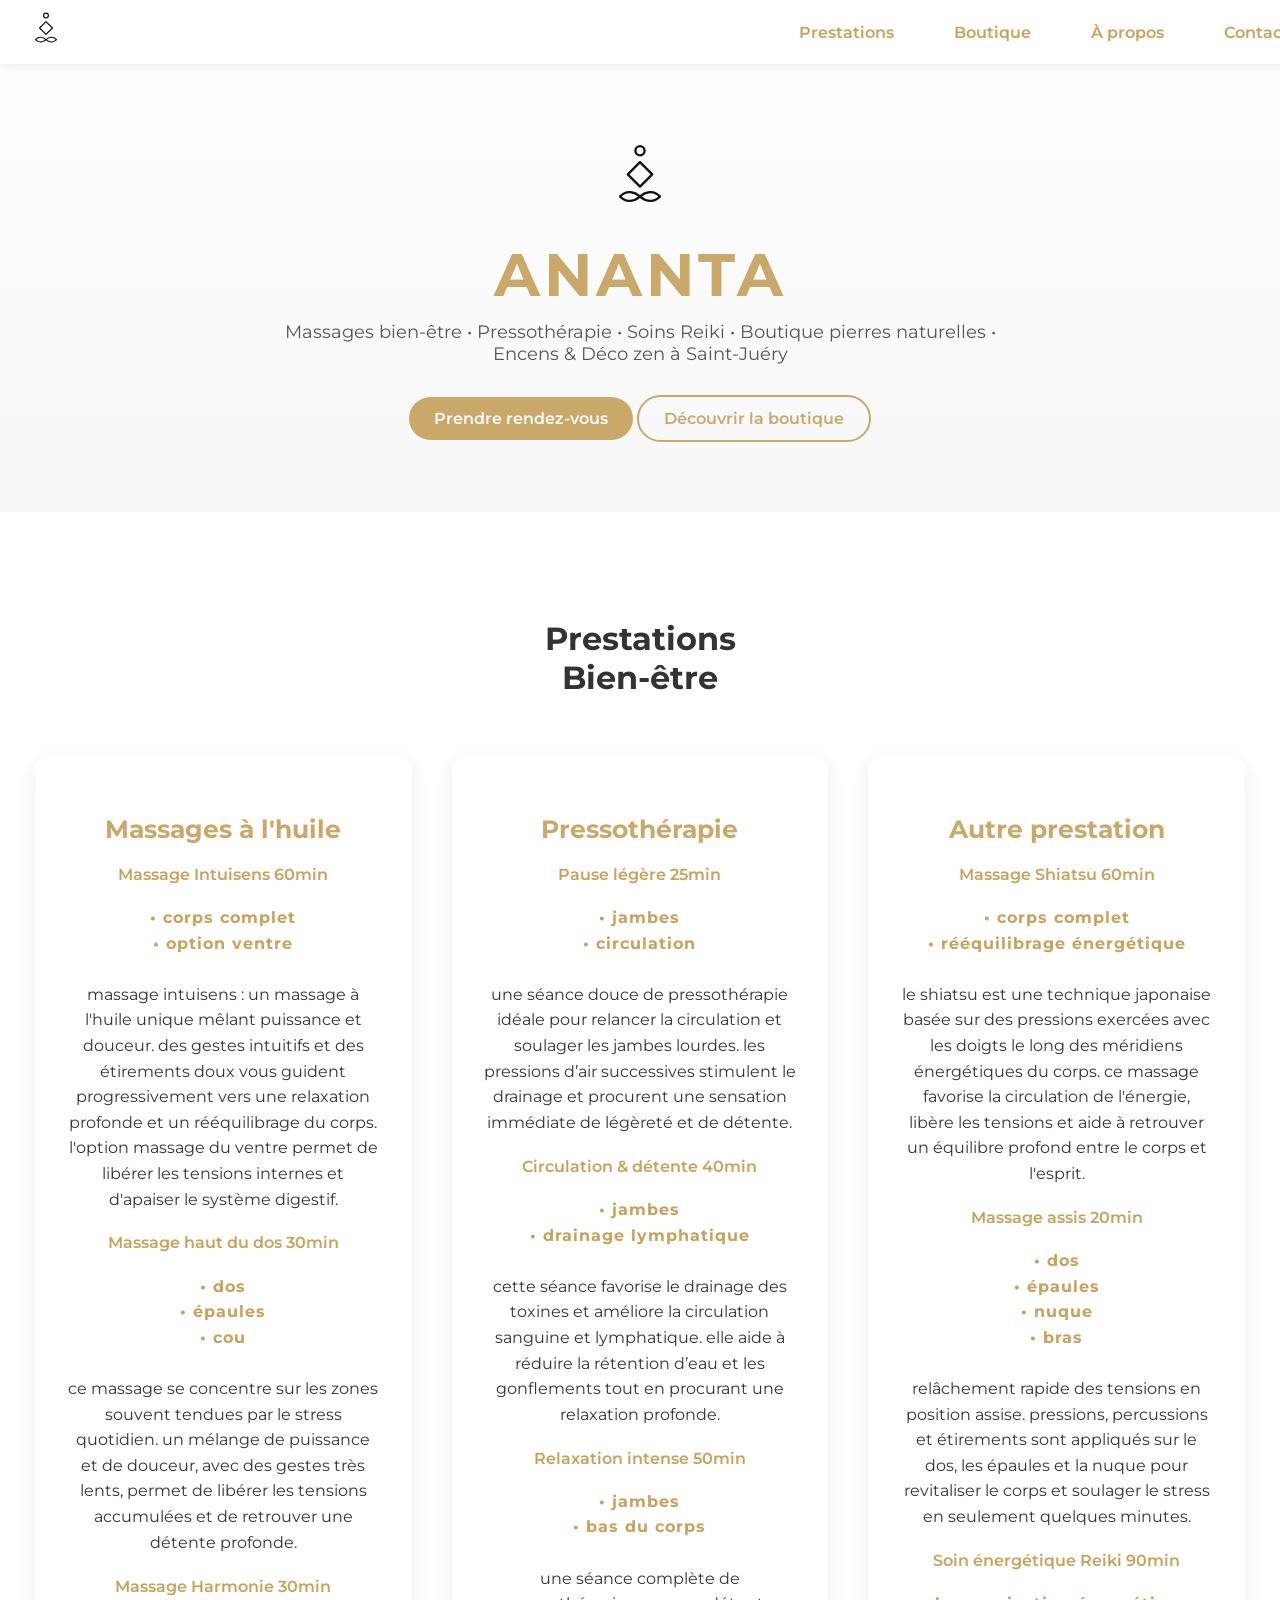
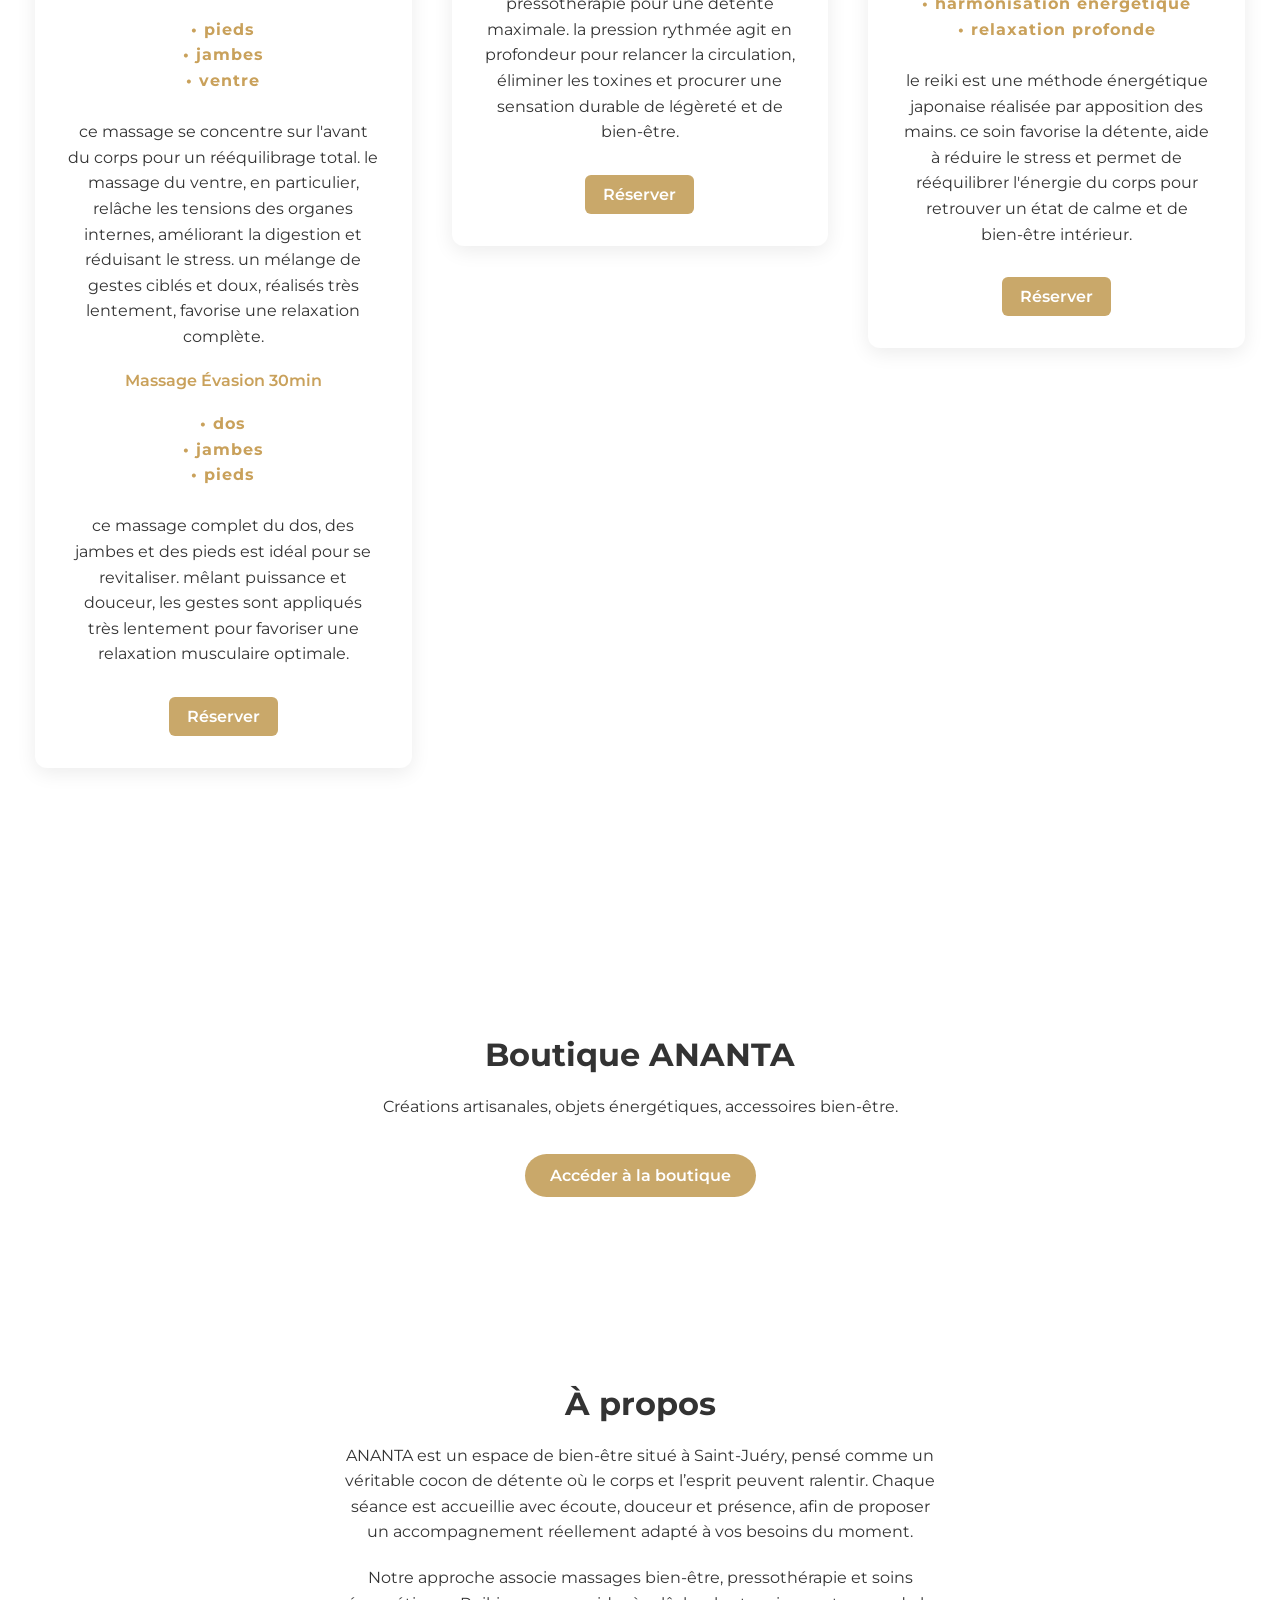
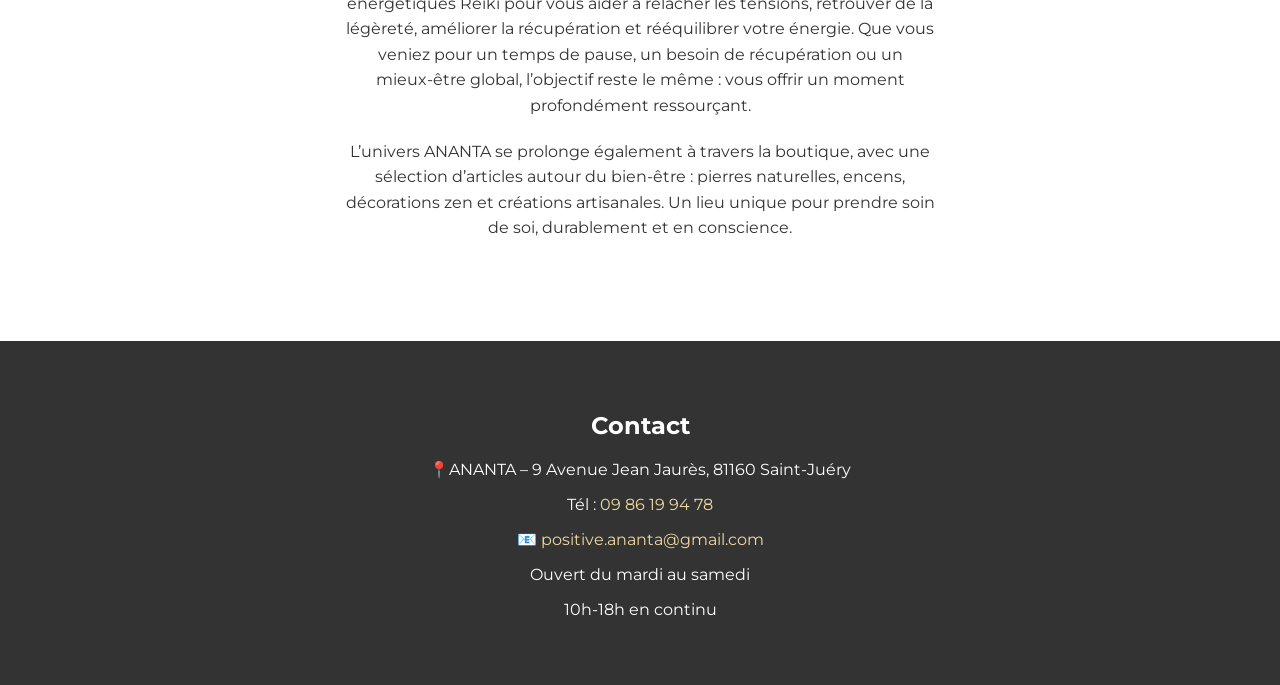
==== index.html @ 50ce5660 "Expand About section with richer brand description" ====
<!DOCTYPE html>
<html lang="fr">
<head>
    <meta charset="UTF-8">
    <meta name="viewport" content="width=device-width, initial-scale=1.0">

    <title>ANANTA – Massages, Pressothérapie, Reiki & Boutique bien-être à Saint-Juéry</title>

    <meta name="description" content="ANANTA Saint-Juéry : massages bien-être, soins énergétiques Reiki, pressothérapie, boutique de pierres naturelles, encens, lampes de sel et déco zen.">
    <meta name="robots" content="index,follow">
    <link rel="canonical" href="https://ananta-81.github.io/bien-etre/">

    <meta property="og:type" content="website">
    <meta property="og:locale" content="fr_FR">
    <meta property="og:site_name" content="ANANTA">
    <meta property="og:title" content="ANANTA – Massages, Pressothérapie, Reiki & Boutique bien-être à Saint-Juéry">
    <meta property="og:description" content="Massages bien-être, pressothérapie, Reiki et boutique zen à Saint-Juéry.">
    <meta property="og:url" content="https://ananta-81.github.io/bien-etre/">
    <meta property="og:image" content="https://ananta-81.github.io/bien-etre/image/logo-ananta.svg">

    <meta name="twitter:card" content="summary_large_image">
    <meta name="twitter:title" content="ANANTA – Bien-être à Saint-Juéry">
    <meta name="twitter:description" content="Massages, pressothérapie, Reiki et boutique bien-être.">
    <meta name="twitter:image" content="https://ananta-81.github.io/bien-etre/image/logo-ananta.svg">

    <link rel="icon" type="image/svg+xml" href="image/logo-ananta.svg">
    <link rel="apple-touch-icon" href="image/logo-ananta.svg">

    <link rel="stylesheet" href="style.css">
    <link href="https://fonts.googleapis.com/css2?family=Montserrat:wght@300;400;600&display=swap" rel="stylesheet">
</head>

<body>

<!-- HEADER FIXE -->
<header class="main-header">
    <a class="logo" href="index.html" aria-label="Accueil ANANTA">
        <img src="image/logo-ananta.svg" alt="Logo ANANTA">
    </a>

    <nav class="nav-links" aria-label="Navigation principale">
        <a href="https://www.planity.com/ananta-81160-saint-juery" target="_blank" rel="noopener noreferrer">Prestations</a>
        <a href="https://www.bijouxpierresmineraux.fr/" target="_blank" rel="noopener noreferrer">Boutique</a>
        <a href="#apropos">À propos</a>
        <a href="#contact">Contact</a>
    </nav>

    <button class="burger" type="button" aria-label="Ouvrir le menu mobile" aria-expanded="false" aria-controls="mobile-menu">
        <span></span>
        <span></span>
        <span></span>
    </button>

    <nav class="mobile-menu" id="mobile-menu" aria-label="Navigation mobile">
        <a href="https://www.planity.com/ananta-81160-saint-juery" target="_blank" rel="noopener noreferrer">Prestations</a>
        <a href="https://www.bijouxpierresmineraux.fr/" target="_blank" rel="noopener noreferrer">Boutique</a>
        <a href="#apropos">À propos</a>
        <a href="#contact">Contact</a>
    </nav>
</header>

<main id="contenu-principal">
<!-- HERO -->
<section class="hero">
    <img class="hero-logo" src="image/logo-ananta.svg" alt="Logo ANANTA">
    <h1>ANANTA</h1>
    <p>Massages bien-être • Pressothérapie • Soins Reiki • Boutique pierres naturelles • Encens & Déco zen à Saint-Juéry</p>
    <div class="cta">
        <a href="https://www.planity.com/ananta-81160-saint-juery" 
           class="btn" 
           target="_blank" 
           rel="noopener noreferrer">
           Prendre rendez-vous
        </a>

        <a href="https://www.bijouxpierresmineraux.fr/" 
           class="btn-secondary" 
           target="_blank" 
           rel="noopener noreferrer">
           Découvrir la boutique
        </a>
    </div>
</section>

<!-- SECTION PRESTATIONS -->
<section class="section prestations" id="prestations">
   <h2>Prestations<br>Bien-être</h2>
    <div class="prestations-grid">

        <!-- COLONNE 1 -->
        <div class="prest-col">
            <div class="prestation-card">
                <div class="prestation-content">
                    <h3>Massages à l'huile</h3>
                    <div class="details-list">
                        <h4 class="massage-titre">Massage Intuisens 60min</h4>

<p class="description">
<span class="zone">• corps complet</span><br>
<span class="zone">• option ventre</span><br><br>

massage intuisens : un massage à l'huile unique mêlant puissance et douceur. des gestes intuitifs et des étirements doux vous guident progressivement vers une relaxation profonde et un rééquilibrage du corps. l'option massage du ventre permet de libérer les tensions internes et d'apaiser le système digestif.
</p>


<h4 class="massage-titre">Massage haut du dos 30min</h4>

<p class="description">
<span class="zone">• dos</span><br>
<span class="zone">• épaules</span><br>
<span class="zone">• cou</span><br><br>

ce massage se concentre sur les zones souvent tendues par le stress quotidien. un mélange de puissance et de douceur, avec des gestes très lents, permet de libérer les tensions accumulées et de retrouver une détente profonde.
</p>


<h4 class="massage-titre">Massage Harmonie 30min</h4>

<p class="description">
<span class="zone">• pieds</span><br>
<span class="zone">• jambes</span><br>
<span class="zone">• ventre</span><br><br>

ce massage se concentre sur l'avant du corps pour un rééquilibrage total. le massage du ventre, en particulier, relâche les tensions des organes internes, améliorant la digestion et réduisant le stress. un mélange de gestes ciblés et doux, réalisés très lentement, favorise une relaxation complète.
</p>


<h4 class="massage-titre">Massage Évasion 30min</h4>

<p class="description">
<span class="zone">• dos</span><br>
<span class="zone">• jambes</span><br>
<span class="zone">• pieds</span><br><br>

ce massage complet du dos, des jambes et des pieds est idéal pour se revitaliser. mêlant puissance et douceur, les gestes sont appliqués très lentement pour favoriser une relaxation musculaire optimale.
</p>
                    </div>
                    <a href="https://www.planity.com/ananta-81160-saint-juery" 
                       class="prestation-cta" 
                       target="_blank" 
                       rel="noopener noreferrer">Réserver</a>
                </div>
            </div>
        </div>

        <!-- COLONNE 2 -->
        <div class="prest-col">
            <div class="prestation-card">
                <div class="prestation-content">
                    <h3>Pressothérapie</h3>
                   <h4 class="massage-titre">Pause légère 25min</h4>

<p class="description">

<span class="zone">• jambes</span><br>
<span class="zone">• circulation</span><br><br>

une séance douce de pressothérapie idéale pour relancer la circulation et soulager les jambes lourdes. les pressions d’air successives stimulent le drainage et procurent une sensation immédiate de légèreté et de détente.
</p>


<h4 class="massage-titre">Circulation & détente 40min</h4>

<p class="description">

<span class="zone">• jambes</span><br>
<span class="zone">• drainage lymphatique</span><br><br>

cette séance favorise le drainage des toxines et améliore la circulation sanguine et lymphatique. elle aide à réduire la rétention d’eau et les gonflements tout en procurant une relaxation profonde.
</p>


<h4 class="massage-titre">Relaxation intense 50min</h4>

<p class="description">

<span class="zone">• jambes</span><br>
<span class="zone">• bas du corps</span><br><br>

une séance complète de pressothérapie pour une détente maximale. la pression rythmée agit en profondeur pour relancer la circulation, éliminer les toxines et procurer une sensation durable de légèreté et de bien-être.
</p>
                    <a href="https://www.planity.com/ananta-81160-saint-juery" 
                       class="prestation-cta" 
                       target="_blank" 
                       rel="noopener noreferrer">Réserver</a>
                </div>
            </div>
        </div>

        <!-- COLONNE 3 -->
        <div class="prest-col">
            <div class="prestation-card">
                <div class="prestation-content">
                    <h3>Autre prestation</h3>
                   <h4 class="massage-titre">Massage Shiatsu 60min</h4>

<p class="description">

<span class="zone">• corps complet</span><br>
<span class="zone">• rééquilibrage énergétique</span><br><br>

le shiatsu est une technique japonaise basée sur des pressions exercées avec les doigts le long des méridiens énergétiques du corps. ce massage favorise la circulation de l'énergie, libère les tensions et aide à retrouver un équilibre profond entre le corps et l'esprit.
</p>


<h4 class="massage-titre">Massage assis 20min</h4>

<p class="description">

<span class="zone">• dos</span><br>
<span class="zone">• épaules</span><br>
<span class="zone">• nuque</span><br>
<span class="zone">• bras</span><br><br>

relâchement rapide des tensions en position assise. pressions, percussions et étirements sont appliqués sur le dos, les épaules et la nuque pour revitaliser le corps et soulager le stress en seulement quelques minutes. 
</p>


<h4 class="massage-titre">Soin énergétique Reiki 90min</h4>

<p class="description">

<span class="zone">• harmonisation énergétique</span><br>
<span class="zone">• relaxation profonde</span><br><br>

le reiki est une méthode énergétique japonaise réalisée par apposition des mains. ce soin favorise la détente, aide à réduire le stress et permet de rééquilibrer l'énergie du corps pour retrouver un état de calme et de bien-être intérieur.
</p>
                    <a href="https://www.planity.com/ananta-81160-saint-juery" 
                       class="prestation-cta" 
                       target="_blank" 
                       rel="noopener noreferrer">Réserver</a>
                </div>
            </div>
        </div>

    </div>
</section>
    
<!-- SECTION BOUTIQUE -->
<section class="section alt">
    <h2>Boutique ANANTA</h2>
    <p>Créations artisanales, objets énergétiques, accessoires bien-être.</p>
    <a href="https://www.bijouxpierresmineraux.fr/" class="btn" target="_blank" rel="noopener noreferrer">Accéder à la boutique</a>
</section>

<!-- SECTION À PROPOS -->
<section class="section" id="apropos">
    <h2>À propos</h2>
    <p>
        ANANTA est un espace de bien-être situé à Saint-Juéry, pensé comme un véritable cocon de détente où le corps et l’esprit peuvent ralentir.
        Chaque séance est accueillie avec écoute, douceur et présence, afin de proposer un accompagnement réellement adapté à vos besoins du moment.
    </p>
    <p>
        Notre approche associe massages bien-être, pressothérapie et soins énergétiques Reiki pour vous aider à relâcher les tensions, retrouver de la légèreté,
        améliorer la récupération et rééquilibrer votre énergie.
        Que vous veniez pour un temps de pause, un besoin de récupération ou un mieux-être global, l’objectif reste le même : vous offrir un moment profondément ressourçant.
    </p>
    <p>
        L’univers ANANTA se prolonge également à travers la boutique, avec une sélection d’articles autour du bien-être : pierres naturelles, encens,
        décorations zen et créations artisanales.
        Un lieu unique pour prendre soin de soi, durablement et en conscience.
    </p>
</section>
</main>

<!-- CONTACT -->
<footer class="footer" id="contact">
    <h2>Contact</h2>
    <p>📍ANANTA – 9 Avenue Jean Jaurès, 81160 Saint-Juéry</p>
    <p>Tél : <a href="tel:0986199478">09 86 19 94 78</a></p>
    <p>📧 
        <a href="mailto:positive.ananta@gmail.com">
            positive.ananta@gmail.com
        </a>
    </p>
    <p>Ouvert du mardi au samedi</p>
    <p>10h-18h en continu</p>
</footer>

<script type="application/ld+json">
{
  "@context": "https://schema.org",
  "@type": "BeautySalon",
  "name": "ANANTA",
  "description": "Massages bien-être, pressothérapie, soins Reiki et boutique zen à Saint-Juéry.",
  "url": "https://ananta-81.github.io/bien-etre/",
  "telephone": "+33986199478",
  "email": "positive.ananta@gmail.com",
  "address": {
    "@type": "PostalAddress",
    "streetAddress": "9 Avenue Jean Jaurès",
    "postalCode": "81160",
    "addressLocality": "Saint-Juéry",
    "addressCountry": "FR"
  },
  "openingHoursSpecification": [
    {
      "@type": "OpeningHoursSpecification",
      "dayOfWeek": [
        "Tuesday",
        "Wednesday",
        "Thursday",
        "Friday",
        "Saturday"
      ],
      "opens": "10:00",
      "closes": "18:00"
    }
  ],
  "sameAs": [
    "https://www.planity.com/ananta-81160-saint-juery",
    "https://www.bijouxpierresmineraux.fr/"
  ]
}
</script>

<script src="script.js"></script>
</body>
</html>
---- style.css ----
/* =========================
   RESET & BASE
   ========================= */
body {
    margin: 0;
    font-family: 'Montserrat', sans-serif;
    background: #ffffff;
    color: #333;
    overflow-x: hidden;
}

/* =========================
   HERO
   ========================= */
.hero {
    text-align: center;
    padding: 140px 20px 70px; /* marge pour header fixe */
    background: linear-gradient(to bottom, #ffffff, #f7f7f7);
}


.hero-logo {
    width: min(84px, 22vw);
    height: auto;
    margin-bottom: 10px;
}

.hero h1 {
    font-size: 60px;
    letter-spacing: 4px;
    margin: 0;
    color: #c9a86a;
}

.hero p {
    font-size: 18px;
    margin: 10px auto 0;
    color: #555;
    max-width: 780px;
}

.cta {
    margin-top: 30px;
}

.btn, .btn-secondary, .btn-small {
    padding: 12px 25px;
    border-radius: 30px;
    text-decoration: none;
    font-weight: 600;
    display: inline-block;
}

.btn {
    background: #c9a86a;
    color: white;
}

.btn-secondary {
    border: 2px solid #c9a86a;
    color: #c9a86a;
}

.btn-small {
    background: #c9a86a;
    color: white;
    padding: 8px 18px;
    font-size: 14px;
}

/* =========================
   HEADER
   ========================= */
.main-header {
    position: fixed;
    top: 0;
    left: 0;
    width: 100%;
    backdrop-filter: blur(8px);
    background: rgba(255, 255, 255, 0.7);
    padding: 10px clamp(12px, 2vw, 24px);
    display: flex;
    justify-content: space-between;
    align-items: center;
    z-index: 1000;
    box-shadow: 0 2px 10px rgba(0,0,0,0.08);
}

.logo {
    display: inline-flex;
    align-items: center;
}

.logo img {
    height: 44px;
    width: auto;
    display: block;
}

.nav-links {
    display: flex;
    gap: 30px;
   align-items:center;
}

.nav-links a {
    font-size: 16px;
    font-weight:600;
    color:#c9a15b;
    text-decoration: none;
    padding: 10px 15px;
    transition: 0.3s ease;
}

.nav-links a:hover {
    color:#a8844a;
    transform: translateY(-2px);
}

/* ligne animée sous les liens */
.nav-links a{
position:relative;
}

.nav-links a::after{
content:"";
position:absolute;
left:0;
bottom:0;
width:0;
height:2px;
background:#c9a86a;
transition:0.3s;
}

.nav-links a:hover::after{
width:100%;
}
/* BURGER MOBILE */
.burger {
    display: none;
    flex-direction: column;
    gap: 6px;
    cursor: pointer;
    background: transparent;
    border: 0;
    padding: 0;
}

.burger span {
    width: 25px;
    height: 3px;
    background: #333;
    border-radius: 3px;
}

.mobile-menu {
    position: fixed;
    top: 0;
    right: -300px;
    width: 260px;
    max-width: 80vw;
    height: 100vh;
    background: #fff;
    padding: 80px 20px;
    display: flex;
    flex-direction: column;
    gap: 20px;
    box-shadow: -2px 0 10px rgba(0,0,0,0.1);
    transition: right 0.3s ease;
    z-index: 999;
}

.mobile-menu.open {
    right: 0;
}

.mobile-menu a {
    color: #c9a15b;
    font-weight: 600;
    text-decoration: none;
}

.mobile-menu a:hover {
    color: #a8844a;
}

/* =========================
   CARDS / PRESTATIONS
   ========================= */
.prestations-grid {
    display: grid;
    grid-template-columns: repeat(auto-fit, minmax(260px, 1fr));
    gap: 40px;
    max-width: 1400px;
    margin: 60px auto 80px;
    padding: 0 15px;
}

.prestation-card {
    display: flex;
    flex-direction: column;
    background: #fff;
    border-radius: 12px;
    box-shadow: 0 5px 20px rgba(0,0,0,0.08);
    overflow: hidden;
    transition: 0.3s ease;
}

.prestation-card:hover {
    transform: translateY(-5px);
    box-shadow: 0 8px 25px rgba(0,0,0,0.12);
}

.prestation-content {
    padding: 32px;
}

.prestation-content h3 {
    font-size: 25px;
    color: #c9a86a;
    margin-bottom: 10px;
}

.prestation-short {
    font-size: 16px;
    color: #555;
    margin-bottom: 15px;
}

.prestation-details-btn, .prestation-cta {
    background: #c9a86a;
    color: #fff;
    padding: 10px 18px;
    border-radius: 6px;
    text-decoration: none;
    font-weight: 600;
    transition: 0.3s;
    display: inline-block;
    margin-top: 10px;
}

.prestation-details-btn:hover, .prestation-cta:hover {
    background: #b08f58;
}

/* =========================
   FOOTER
   ========================= */
.footer {
    background: #333;
    color: #fff;
    padding: 50px 20px;
    text-align: center;
}

/* Liens dans le footer */
.footer a {
    color: #f0d9a0;          /* doré clair, moins agressif que #c9a86a */
    text-decoration: none;
    transition: 0.3s;
}

.footer a:hover {
    color: #c9a86a;           /* doré plus vif au survol pour feedback */
}

/* Optionnel : liens tel/mail uniquement */
.footer a[href^="tel"],
.footer a[href^="mailto"] {
    color: #f0d9a0;
}

.footer a[href^="tel"]:hover,
.footer a[href^="mailto"]:hover {
    color: #c9a86a;
}

/* =========================
   MEDIA QUERIES
   ========================= */
@media (max-width: 900px){

.prestations-grid{
grid-template-columns: 1fr 1fr;
}

.hero h1{
font-size:50px;
}

}

@media (max-width: 600px){

.prestations-grid{
grid-template-columns: 1fr;
}

.hero h1{
font-size:40px;
}

.hero-logo{
width:min(72px, 26vw);
height:auto;
}

.hero p{
font-size:16px;
}

.nav-links{
display:none;
}

.burger{
display:flex;
}

}
/* Centre le contenu texte dans toutes les sections */
.section {
    padding: 80px 20px;
    text-align: center;  /* déjà présent, on renforce */
}

.section h2 {
    margin-bottom: 20px;
    font-size: 32px;
}

.section p {
    margin: 0 auto 20px auto;
    max-width: 600px;      /* limite la largeur pour un meilleur centrage */
    line-height: 1.6;
}

.section.alt .btn {
    display: inline-block; /* s'assure que le bouton reste centré */
    margin: 15px auto 0 auto; /* centrage horizontal */
}
nav ul {
  list-style: none;
  padding: 0;
  margin: 0 auto; /* centre le ul dans son conteneur */
  display: flex;
  justify-content: center; /* centre horizontalement */
  gap: 50px; /* espace entre les liens */
}

nav ul li a {
  text-decoration: none;
  color: #333;
  font-weight: 500;
  transition: color 0.3s;
}

nav ul li a:hover {
  color: #9c27b0; /* ou la couleur de ton choix pour le hover */
}
.massage-titre{
color:#c9a15b;
font-weight:600;
}
.zone{
font-weight:700;
font-size:16px;
letter-spacing:1px;
color:#c9a15b;
}
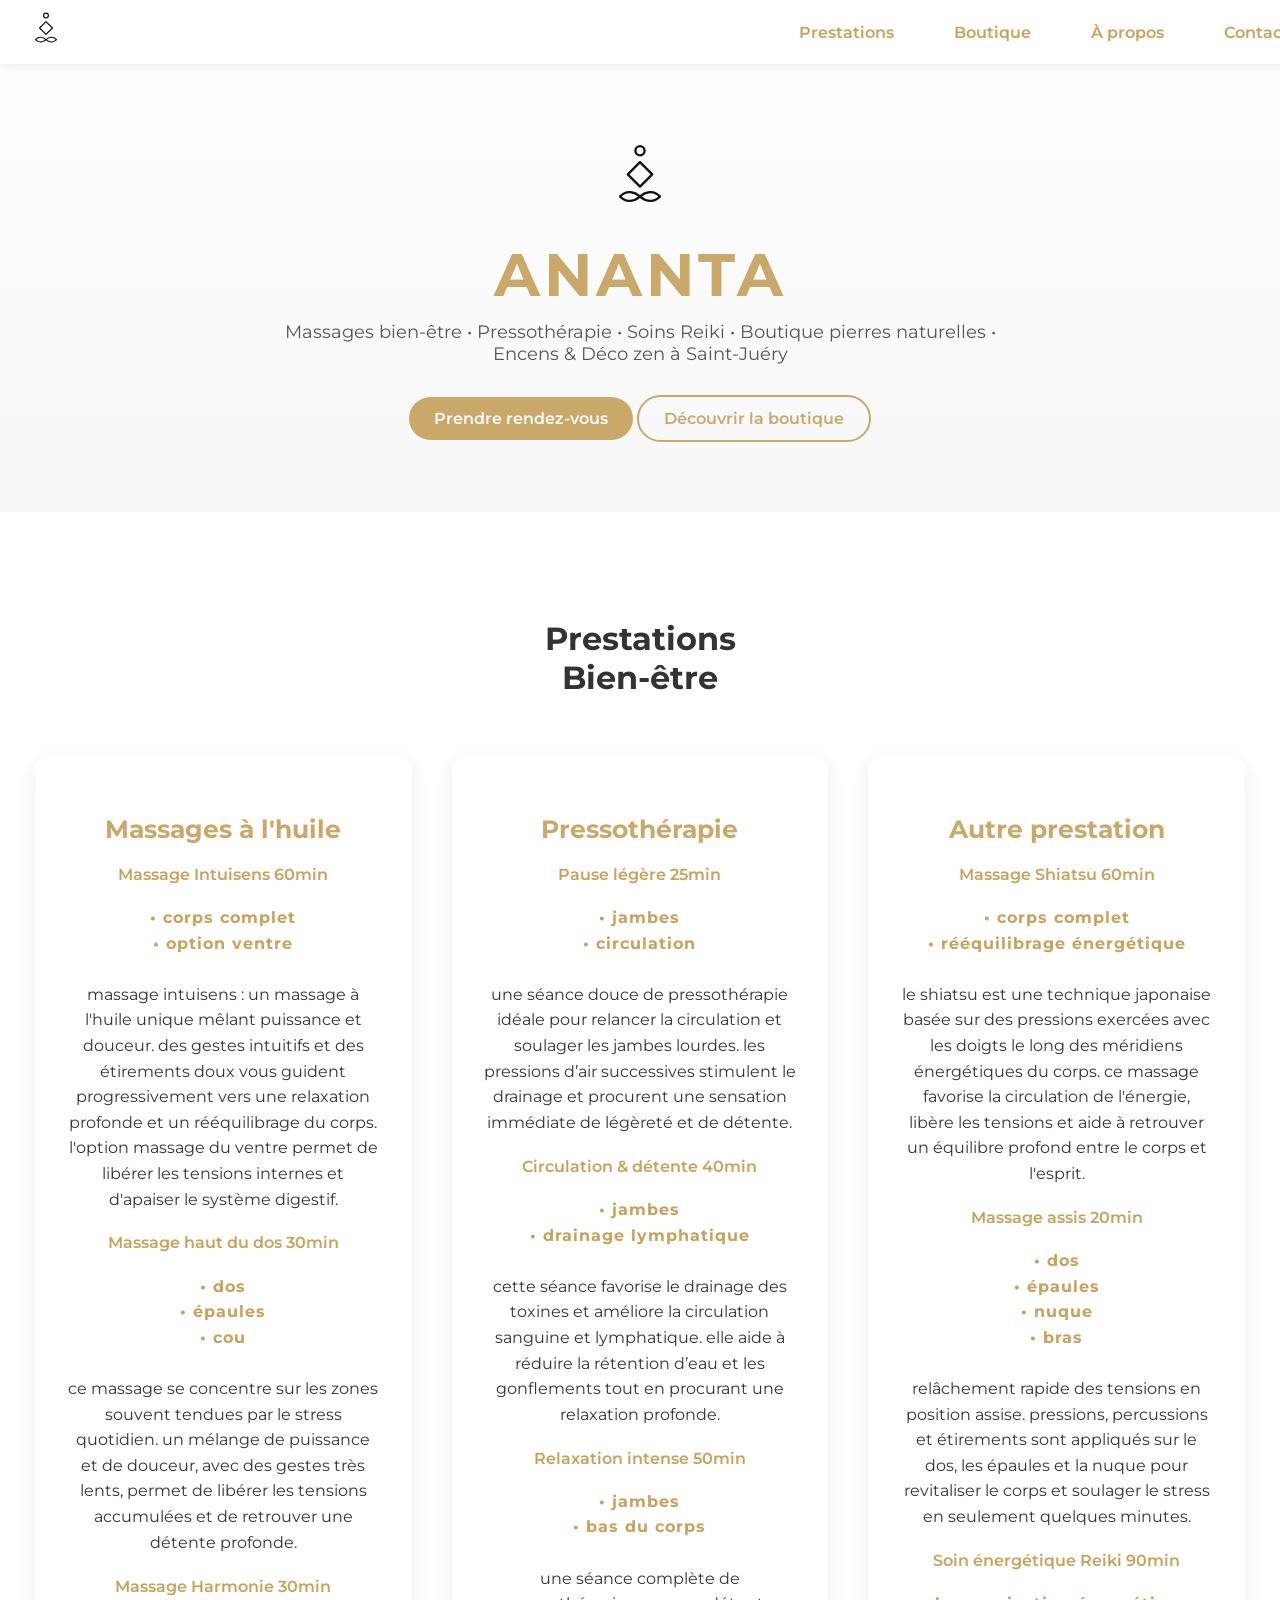
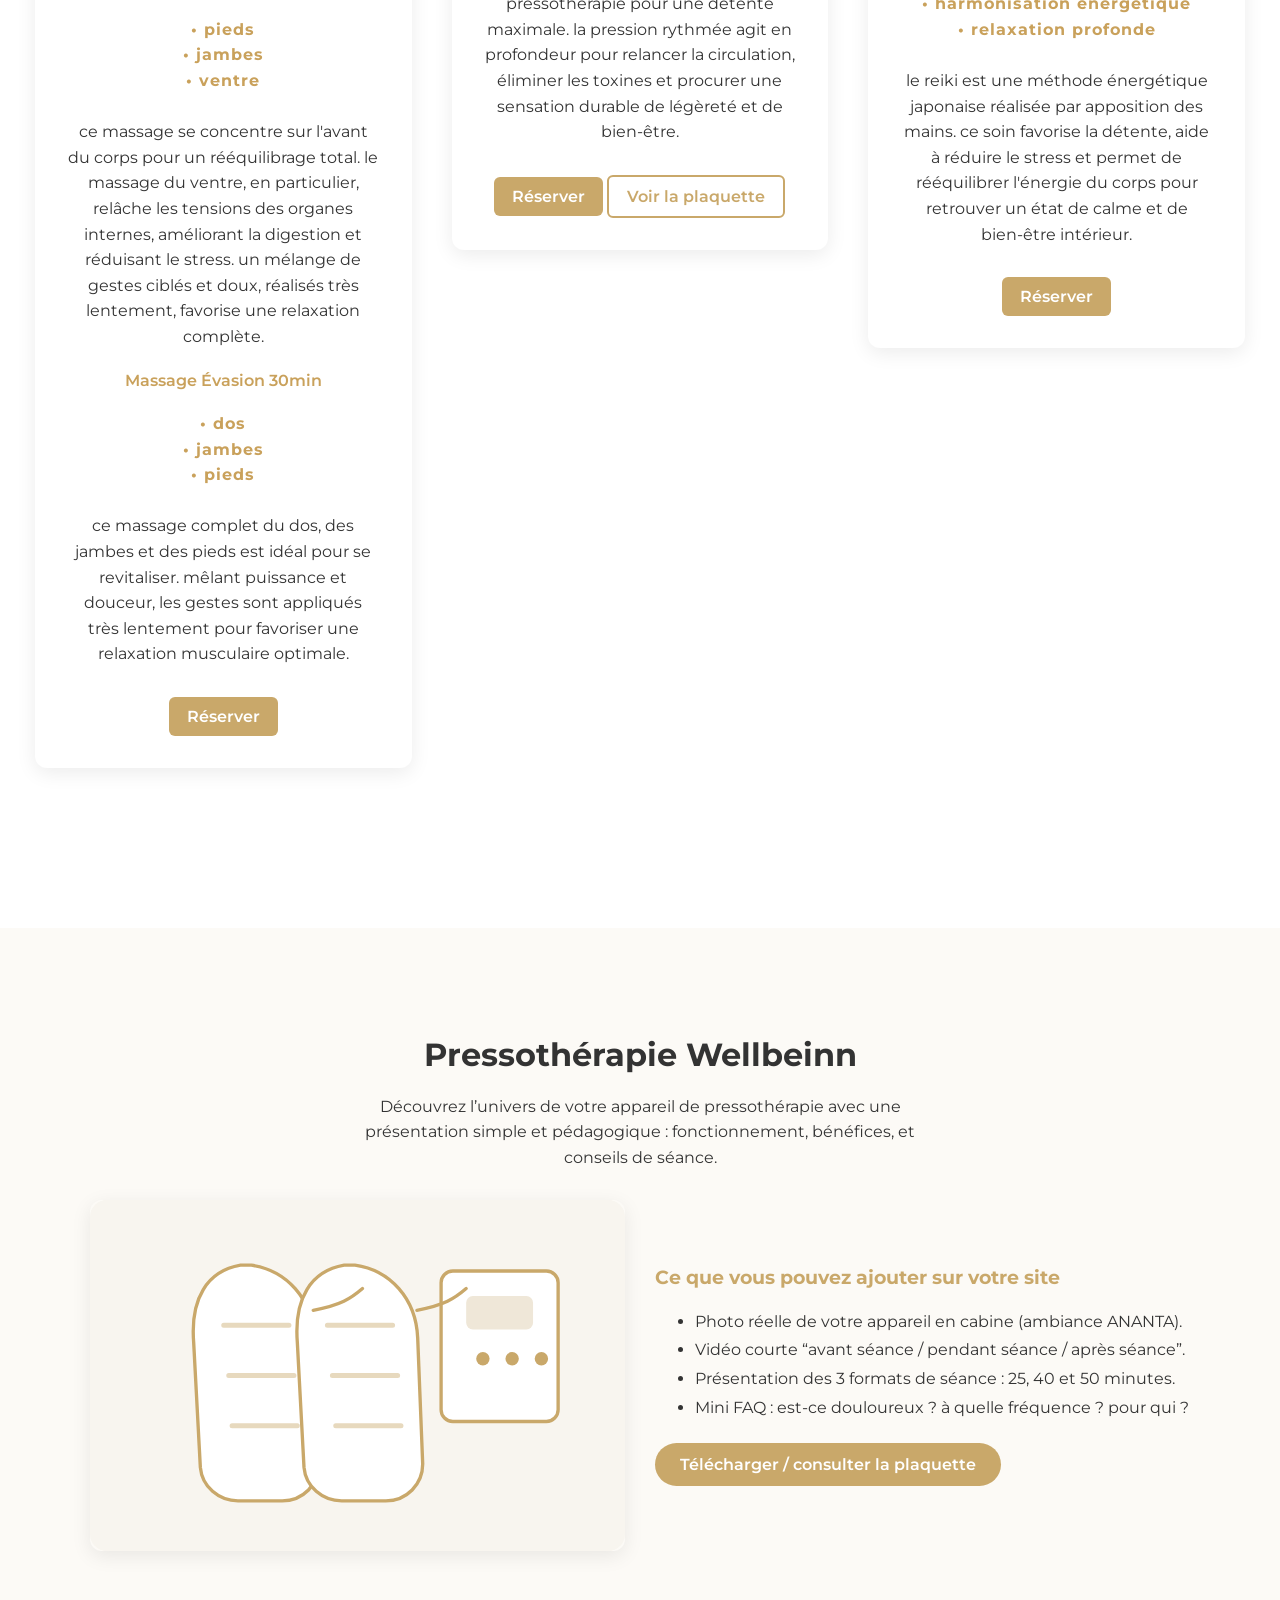
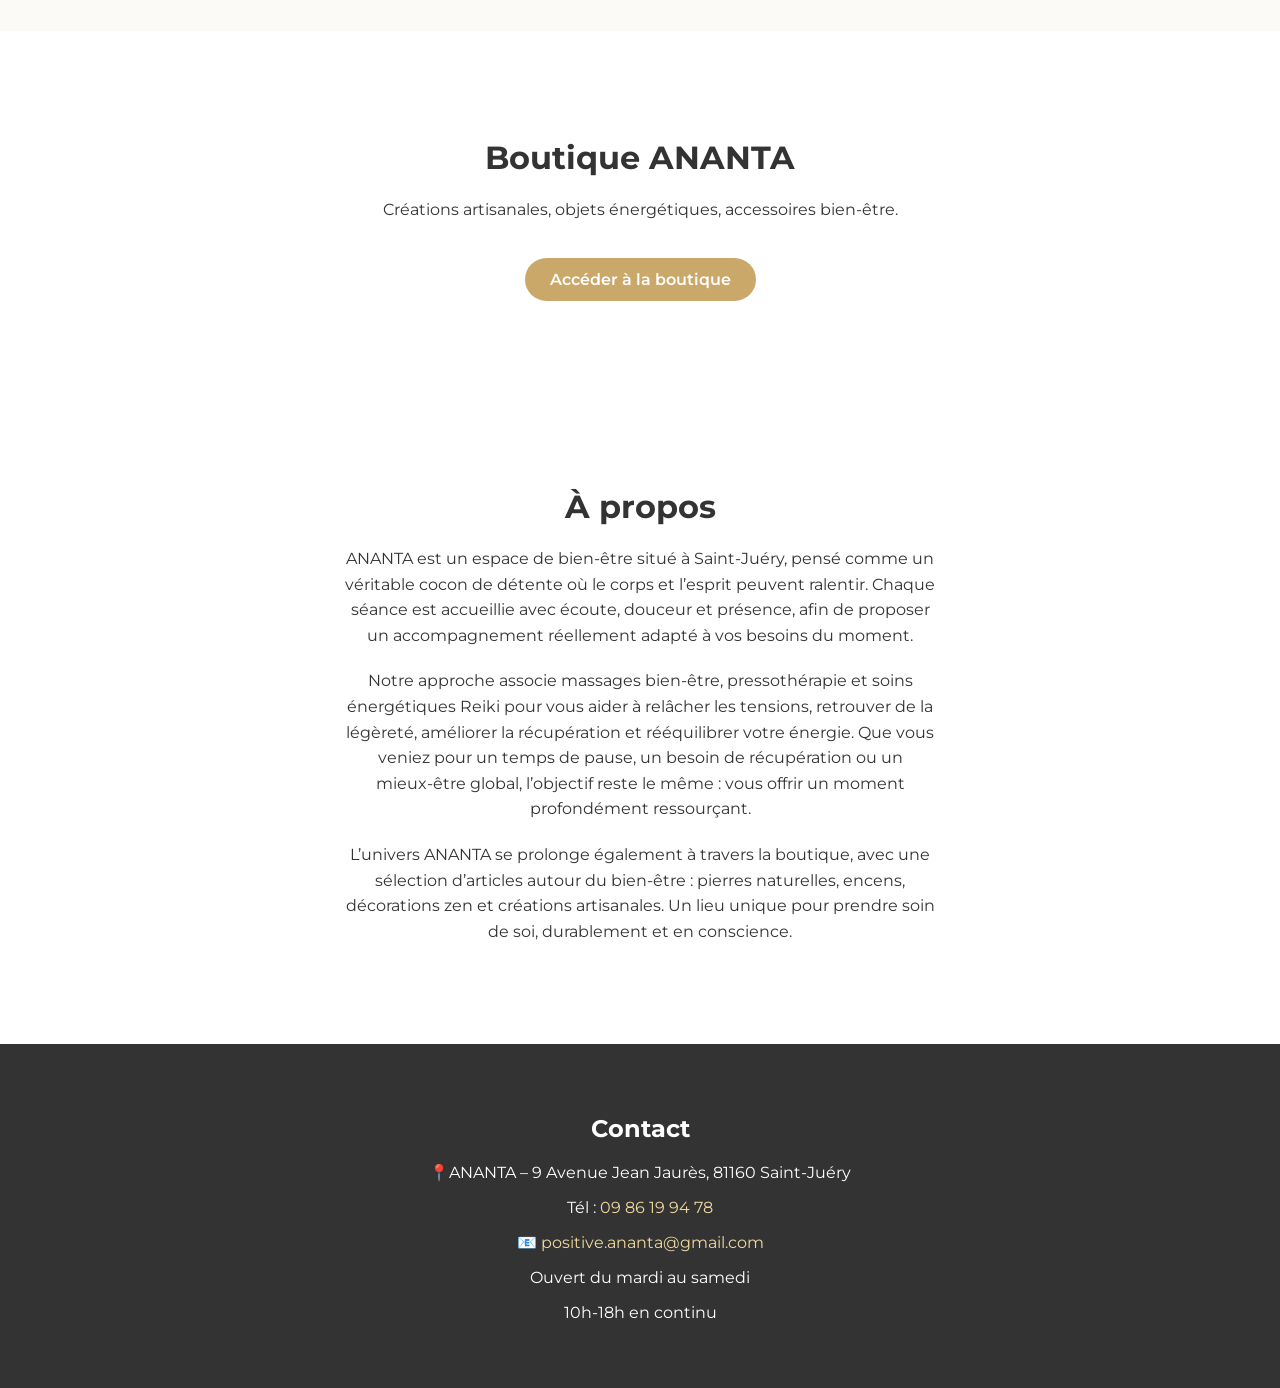
==== commit 786d4ffd: "Add pressotherapy content section and downloadable leaflet" ====
--- a/index.html
+++ b/index.html
@@ -183,6 +183,7 @@
                        class="prestation-cta" 
                        target="_blank" 
                        rel="noopener noreferrer">Réserver</a>
+                    <a href="plaquette-pressotherapie.html" class="prestation-cta prestation-cta-outline">Voir la plaquette</a>
                 </div>
             </div>
         </div>
@@ -236,6 +237,29 @@
     </div>
 </section>
     
+
+<!-- SECTION PRESSOTHÉRAPIE WELLBEINN -->
+<section class="section pressotherapie-focus" id="pressotherapie-focus">
+    <h2>Pressothérapie Wellbeinn</h2>
+    <p>Découvrez l’univers de votre appareil de pressothérapie avec une présentation simple et pédagogique : fonctionnement, bénéfices, et conseils de séance.</p>
+
+    <div class="pressotherapie-layout">
+        <img src="image/pressotherapie-device.svg" alt="Illustration de l’appareil de pressothérapie" class="pressotherapie-image">
+
+        <div class="pressotherapie-content">
+            <h3>Ce que vous pouvez ajouter sur votre site</h3>
+            <ul>
+                <li>Photo réelle de votre appareil en cabine (ambiance ANANTA).</li>
+                <li>Vidéo courte “avant séance / pendant séance / après séance”.</li>
+                <li>Présentation des 3 formats de séance : 25, 40 et 50 minutes.</li>
+                <li>Mini FAQ : est-ce douloureux ? à quelle fréquence ? pour qui ?</li>
+            </ul>
+
+            <a href="plaquette-pressotherapie.html" class="btn">Télécharger / consulter la plaquette</a>
+        </div>
+    </div>
+</section>
+
 <!-- SECTION BOUTIQUE -->
 <section class="section alt">
     <h2>Boutique ANANTA</h2>
--- a/style.css
+++ b/style.css
@@ -244,6 +244,52 @@
     background: #b08f58;
 }
 
+
+.prestation-cta-outline {
+    background: transparent;
+    border: 2px solid #c9a86a;
+    color: #c9a86a;
+}
+
+.prestation-cta-outline:hover {
+    background: #c9a86a;
+    color: #fff;
+}
+
+.pressotherapie-focus {
+    background: #fcfaf6;
+}
+
+.pressotherapie-layout {
+    max-width: 1100px;
+    margin: 30px auto 0;
+    display: grid;
+    grid-template-columns: 1fr 1fr;
+    gap: 30px;
+    align-items: center;
+}
+
+.pressotherapie-image {
+    width: 100%;
+    height: auto;
+    border-radius: 12px;
+    box-shadow: 0 5px 20px rgba(0,0,0,0.08);
+}
+
+.pressotherapie-content {
+    text-align: left;
+}
+
+.pressotherapie-content h3 {
+    color: #c9a86a;
+    margin-top: 0;
+}
+
+.pressotherapie-content ul {
+    line-height: 1.8;
+    margin-bottom: 20px;
+}
+
 /* =========================
    FOOTER
    ========================= */
@@ -316,6 +362,18 @@
 
 .burger{
 display:flex;
+}
+
+.pressotherapie-layout{
+grid-template-columns:1fr;
+}
+
+.pressotherapie-content{
+text-align:center;
+}
+
+.pressotherapie-content ul{
+text-align:left;
 }
 
 }
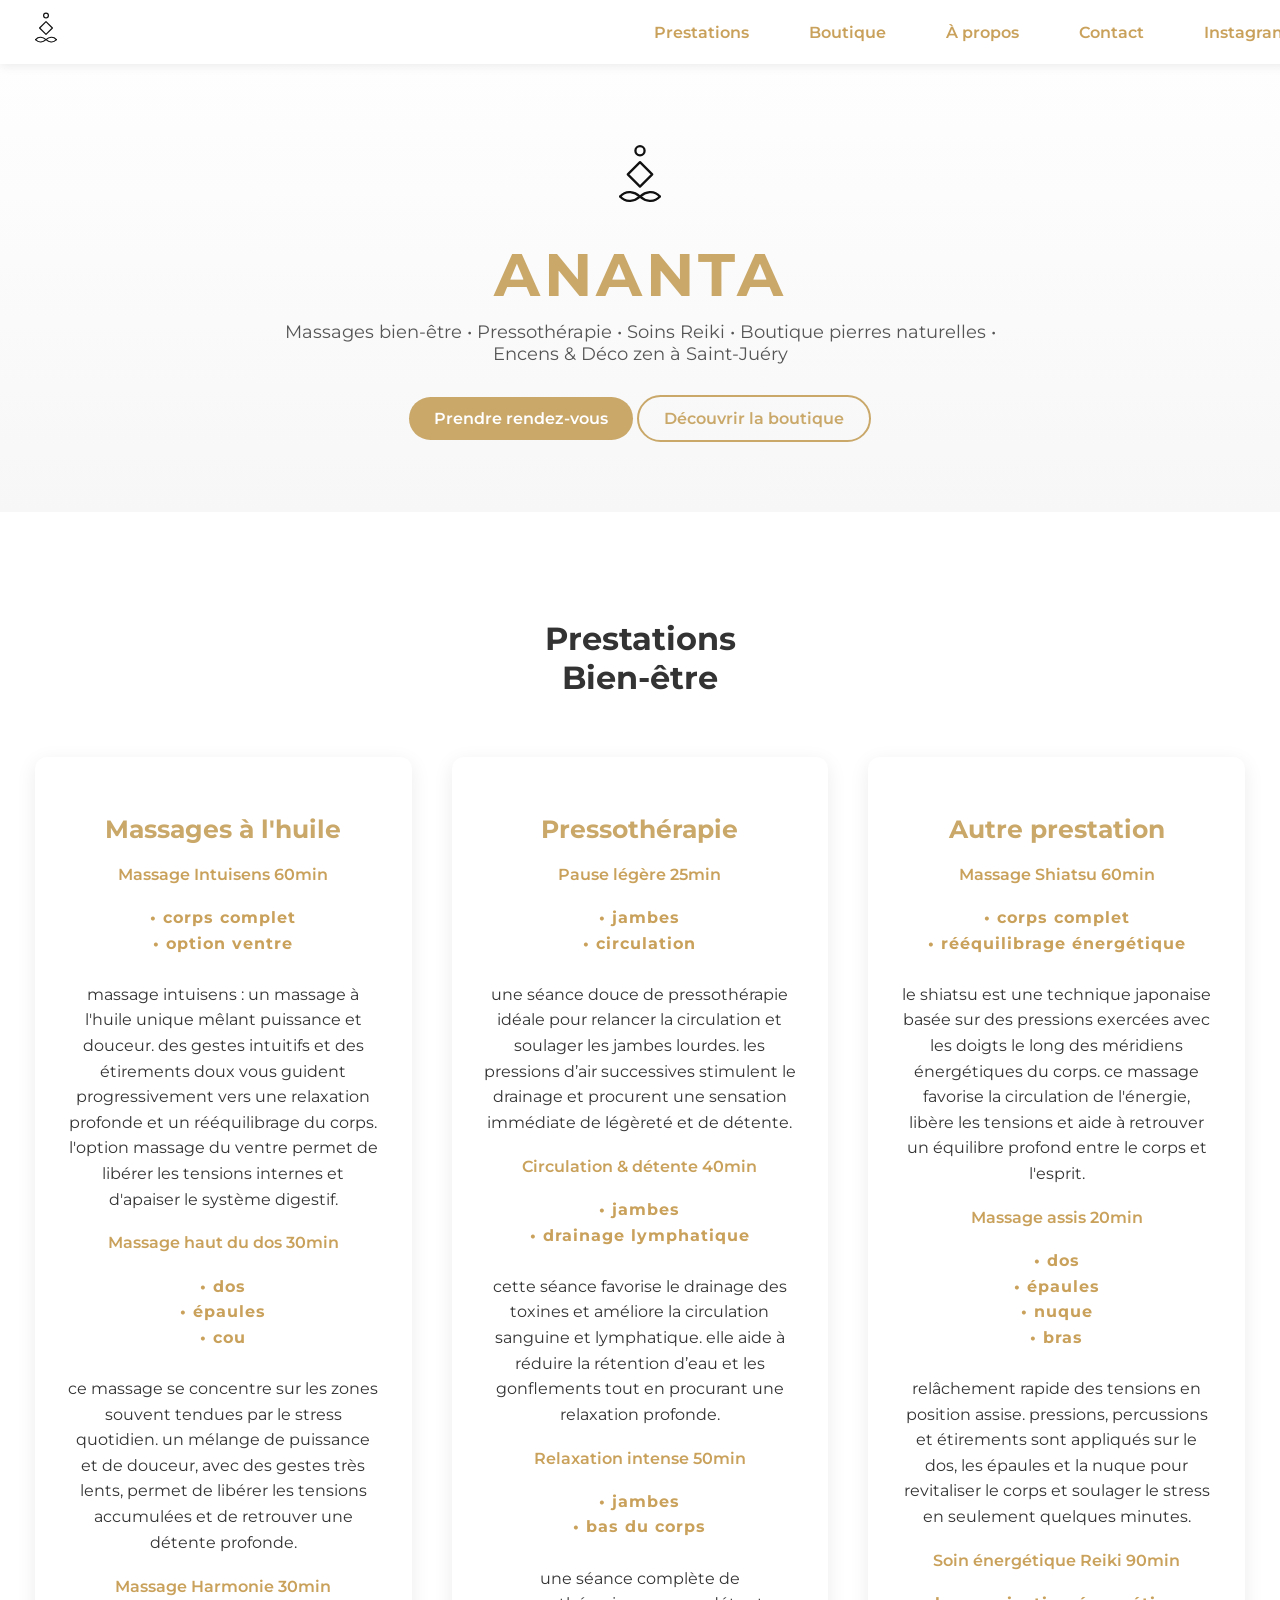
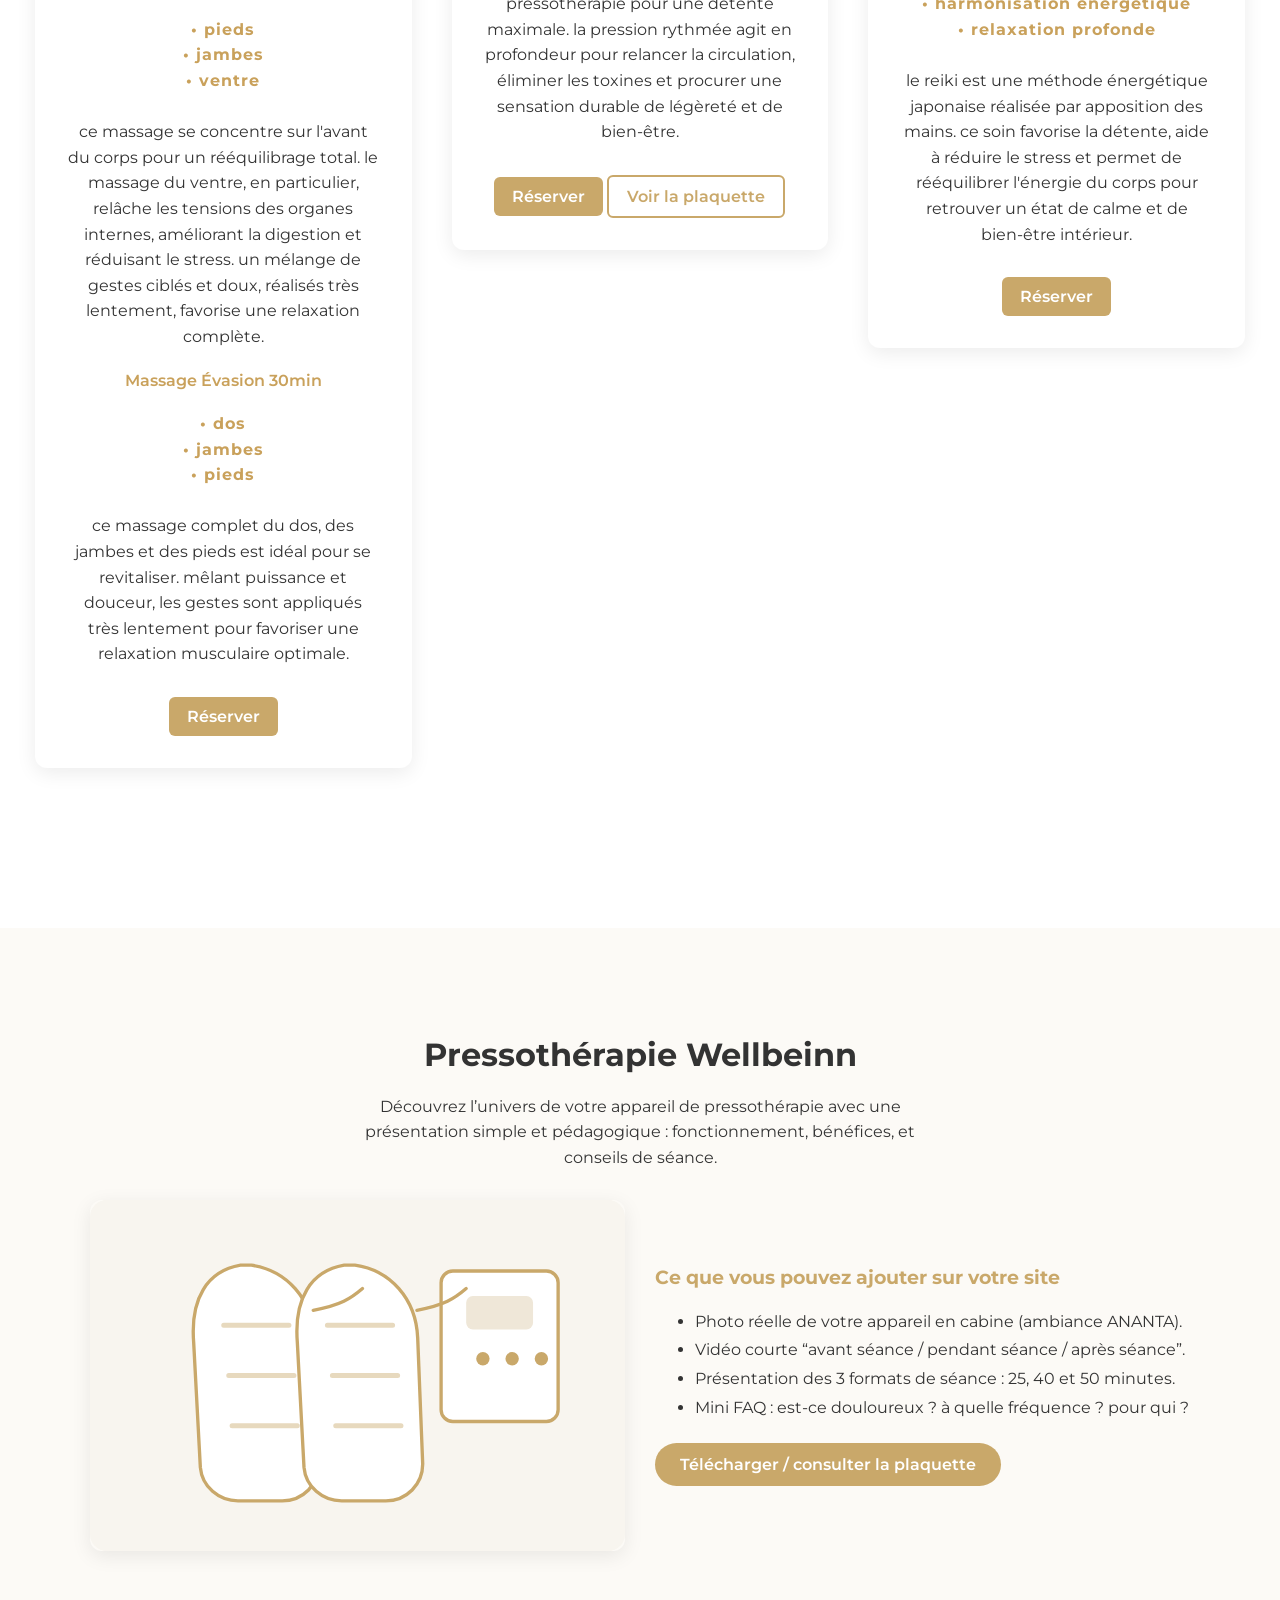
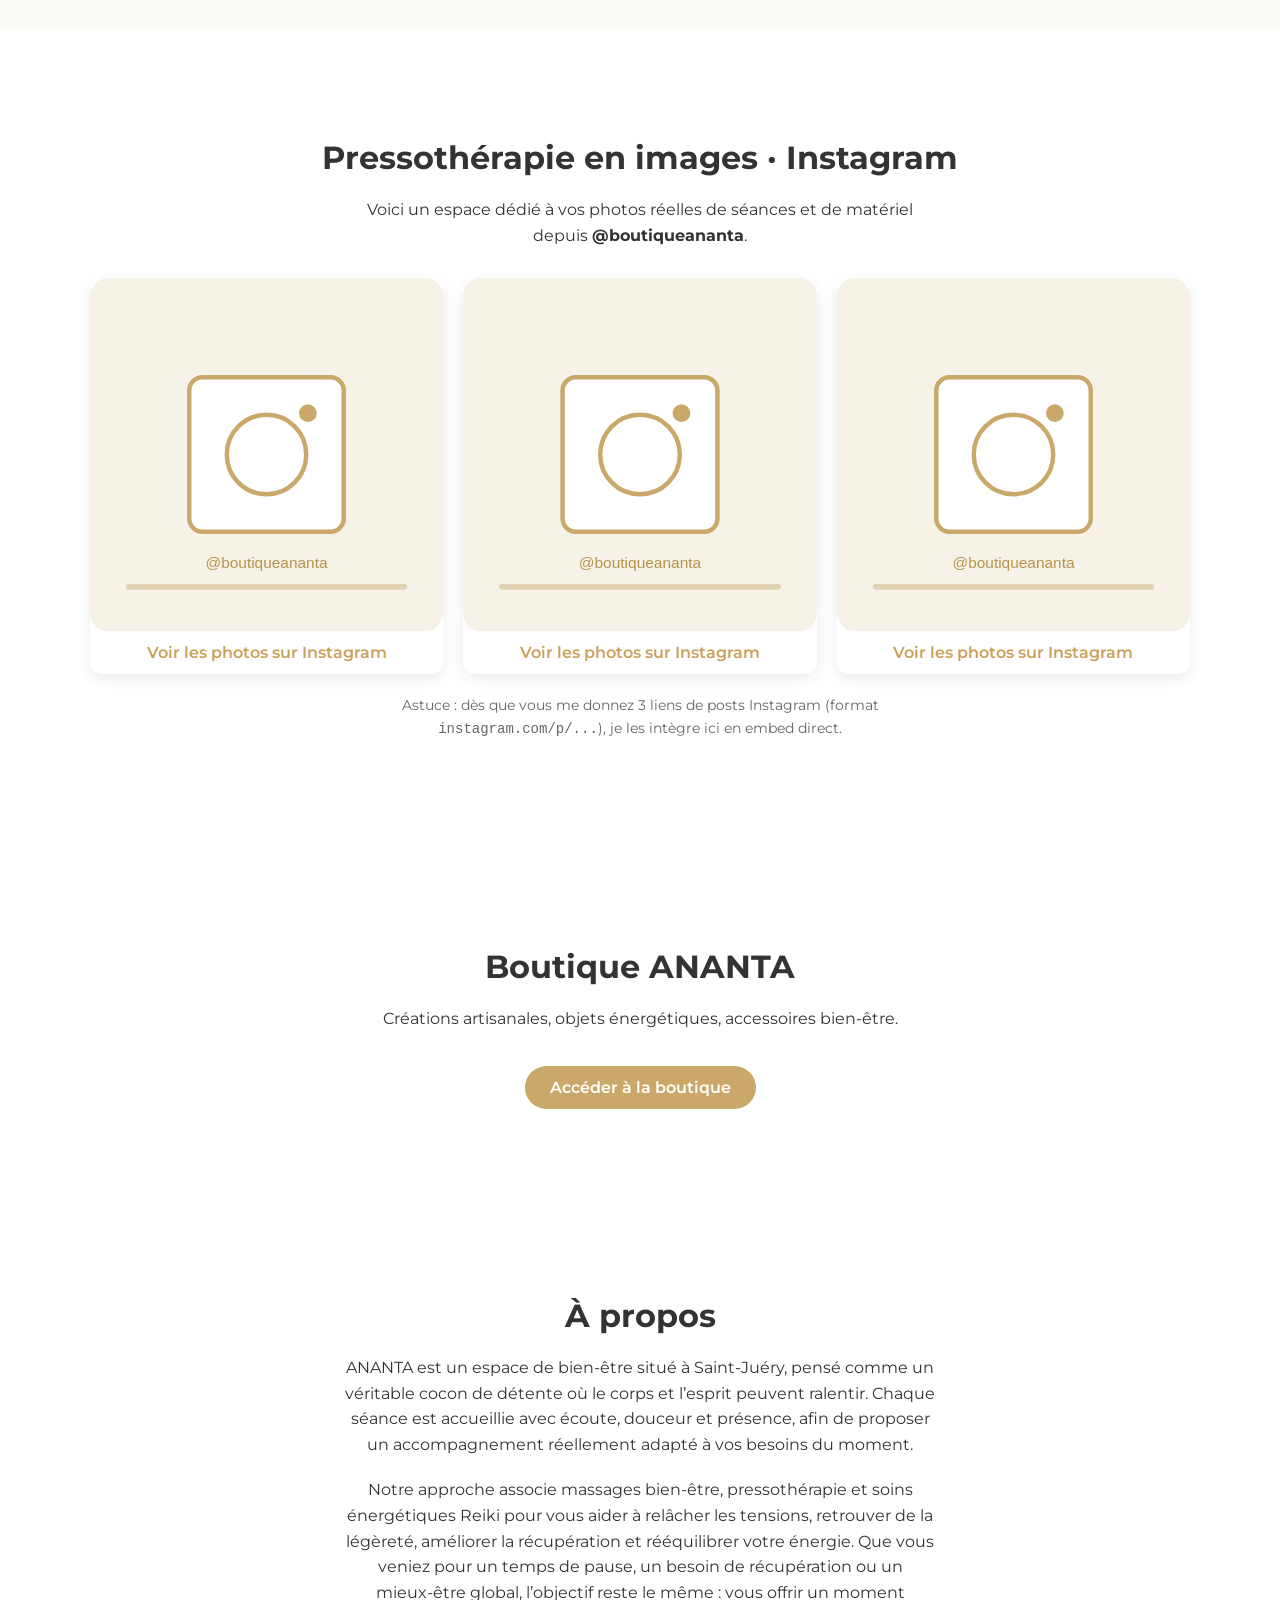
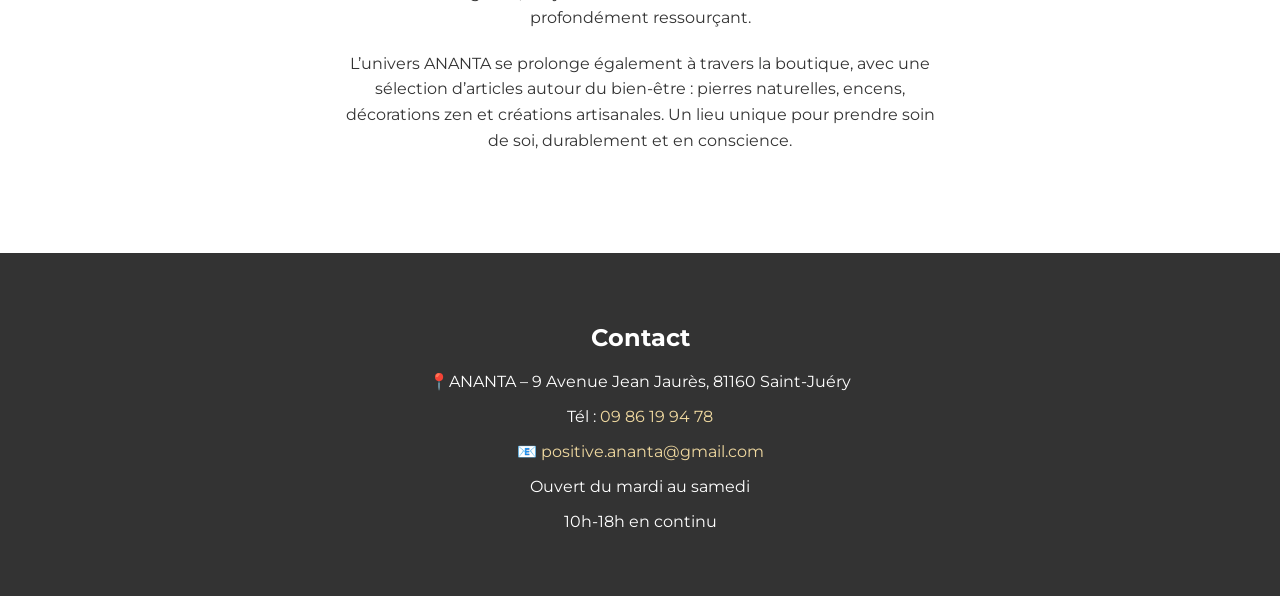
==== commit c8c5d3ee: "Add Instagram pressotherapy gallery section scaffold" ====
--- a/index.html
+++ b/index.html
@@ -43,6 +43,7 @@
         <a href="https://www.bijouxpierresmineraux.fr/" target="_blank" rel="noopener noreferrer">Boutique</a>
         <a href="#apropos">À propos</a>
         <a href="#contact">Contact</a>
+        <a href="#instagram">Instagram</a>
     </nav>
 
     <button class="burger" type="button" aria-label="Ouvrir le menu mobile" aria-expanded="false" aria-controls="mobile-menu">
@@ -56,6 +57,7 @@
         <a href="https://www.bijouxpierresmineraux.fr/" target="_blank" rel="noopener noreferrer">Boutique</a>
         <a href="#apropos">À propos</a>
         <a href="#contact">Contact</a>
+        <a href="#instagram">Instagram</a>
     </nav>
 </header>
 
@@ -258,6 +260,30 @@
             <a href="plaquette-pressotherapie.html" class="btn">Télécharger / consulter la plaquette</a>
         </div>
     </div>
+</section>
+
+
+<!-- SECTION INSTAGRAM PRESSOTHÉRAPIE -->
+<section class="section instagram-section" id="instagram">
+    <h2>Pressothérapie en images · Instagram</h2>
+    <p>Voici un espace dédié à vos photos réelles de séances et de matériel depuis <strong>@boutiqueananta</strong>.</p>
+
+    <div class="instagram-grid">
+        <a class="instagram-card" href="https://www.instagram.com/boutiqueananta/" target="_blank" rel="noopener noreferrer">
+            <img src="image/instagram-placeholder.svg" alt="Photo Instagram pressothérapie 1">
+            <span>Voir les photos sur Instagram</span>
+        </a>
+        <a class="instagram-card" href="https://www.instagram.com/boutiqueananta/" target="_blank" rel="noopener noreferrer">
+            <img src="image/instagram-placeholder.svg" alt="Photo Instagram pressothérapie 2">
+            <span>Voir les photos sur Instagram</span>
+        </a>
+        <a class="instagram-card" href="https://www.instagram.com/boutiqueananta/" target="_blank" rel="noopener noreferrer">
+            <img src="image/instagram-placeholder.svg" alt="Photo Instagram pressothérapie 3">
+            <span>Voir les photos sur Instagram</span>
+        </a>
+    </div>
+
+    <p class="instagram-help">Astuce : dès que vous me donnez 3 liens de posts Instagram (format <code>instagram.com/p/...</code>), je les intègre ici en embed direct.</p>
 </section>
 
 <!-- SECTION BOUTIQUE -->
--- a/style.css
+++ b/style.css
@@ -290,6 +290,51 @@
     margin-bottom: 20px;
 }
 
+
+.instagram-section {
+    background: #fff;
+}
+
+.instagram-grid {
+    max-width: 1100px;
+    margin: 30px auto 20px;
+    display: grid;
+    grid-template-columns: repeat(3, 1fr);
+    gap: 20px;
+}
+
+.instagram-card {
+    text-decoration: none;
+    background: #fff;
+    border-radius: 12px;
+    overflow: hidden;
+    box-shadow: 0 5px 16px rgba(0,0,0,0.08);
+    transition: transform 0.25s ease;
+    color: #333;
+}
+
+.instagram-card:hover {
+    transform: translateY(-4px);
+}
+
+.instagram-card img {
+    width: 100%;
+    height: auto;
+    display: block;
+}
+
+.instagram-card span {
+    display: block;
+    padding: 12px;
+    font-weight: 600;
+    color: #c9a15b;
+}
+
+.instagram-help {
+    font-size: 14px;
+    color: #666;
+}
+
 /* =========================
    FOOTER
    ========================= */
@@ -365,6 +410,10 @@
 }
 
 .pressotherapie-layout{
+grid-template-columns:1fr;
+}
+
+.instagram-grid{
 grid-template-columns:1fr;
 }
 
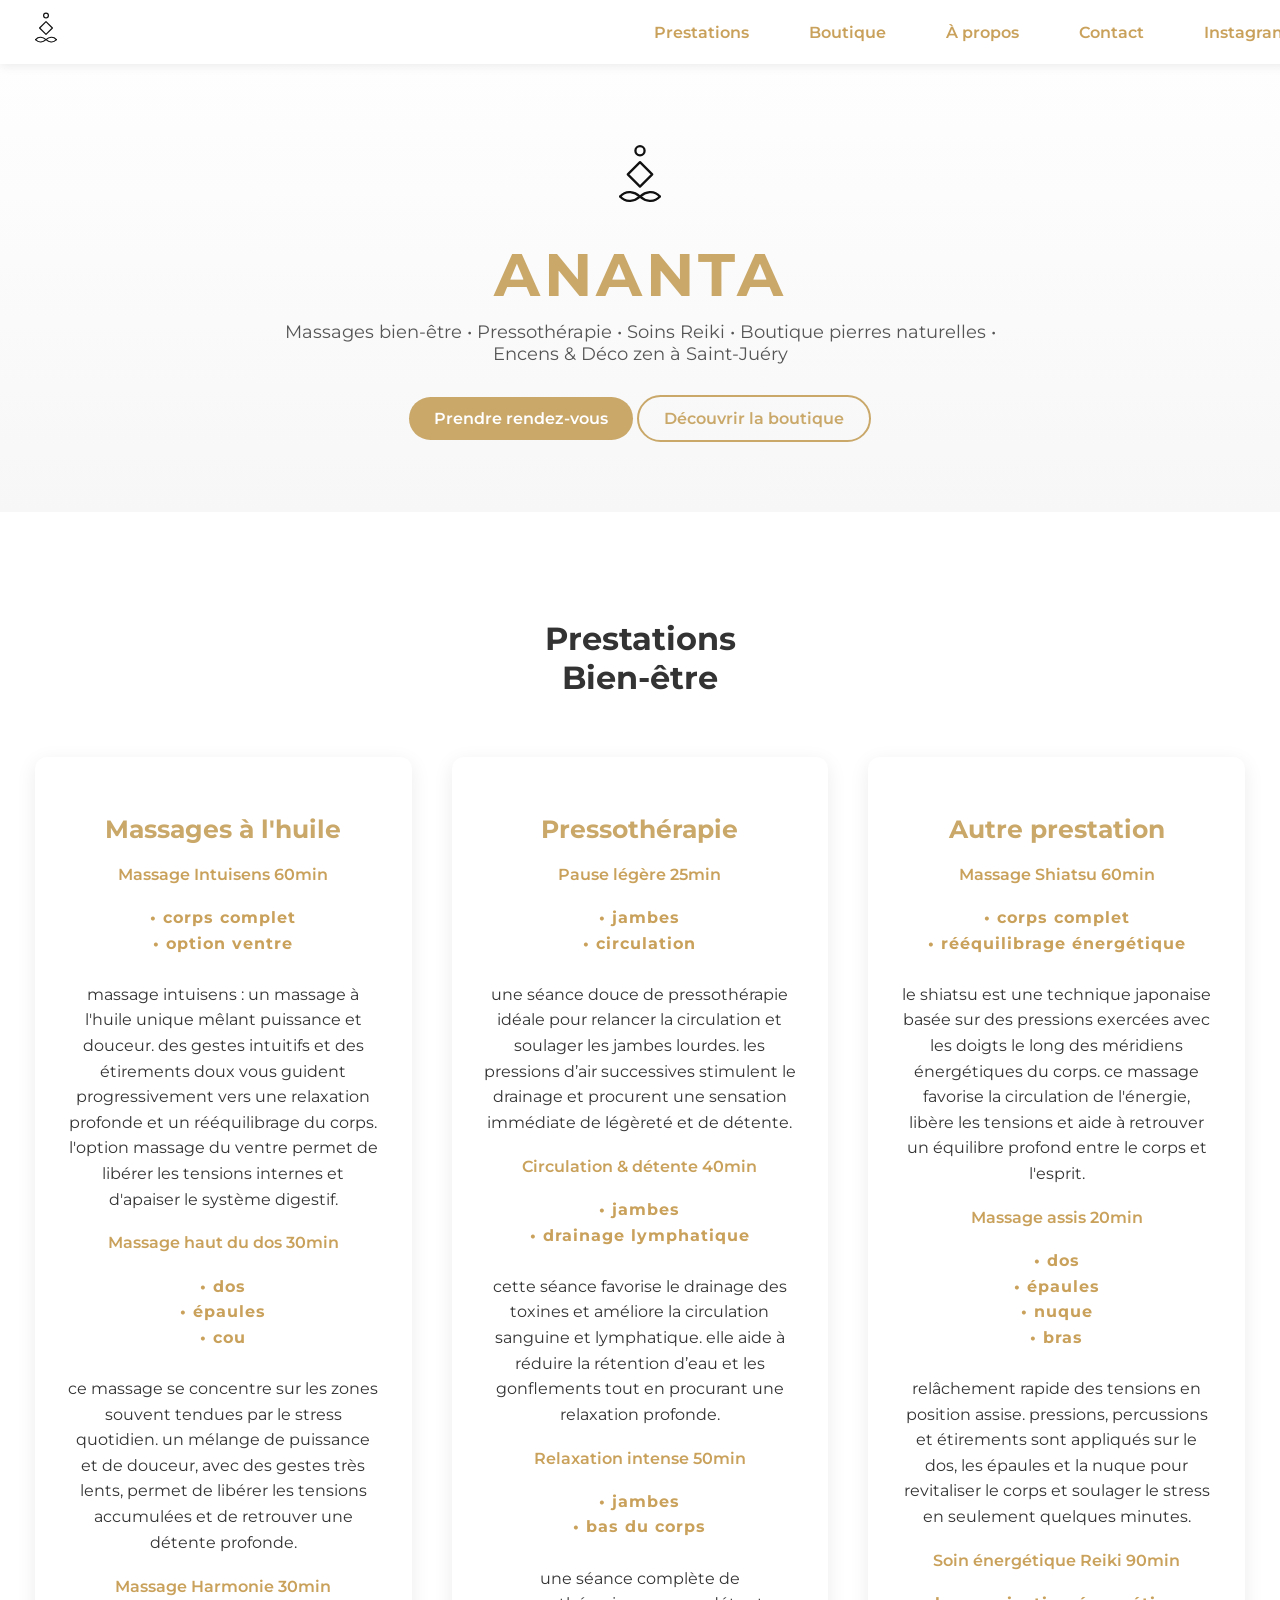
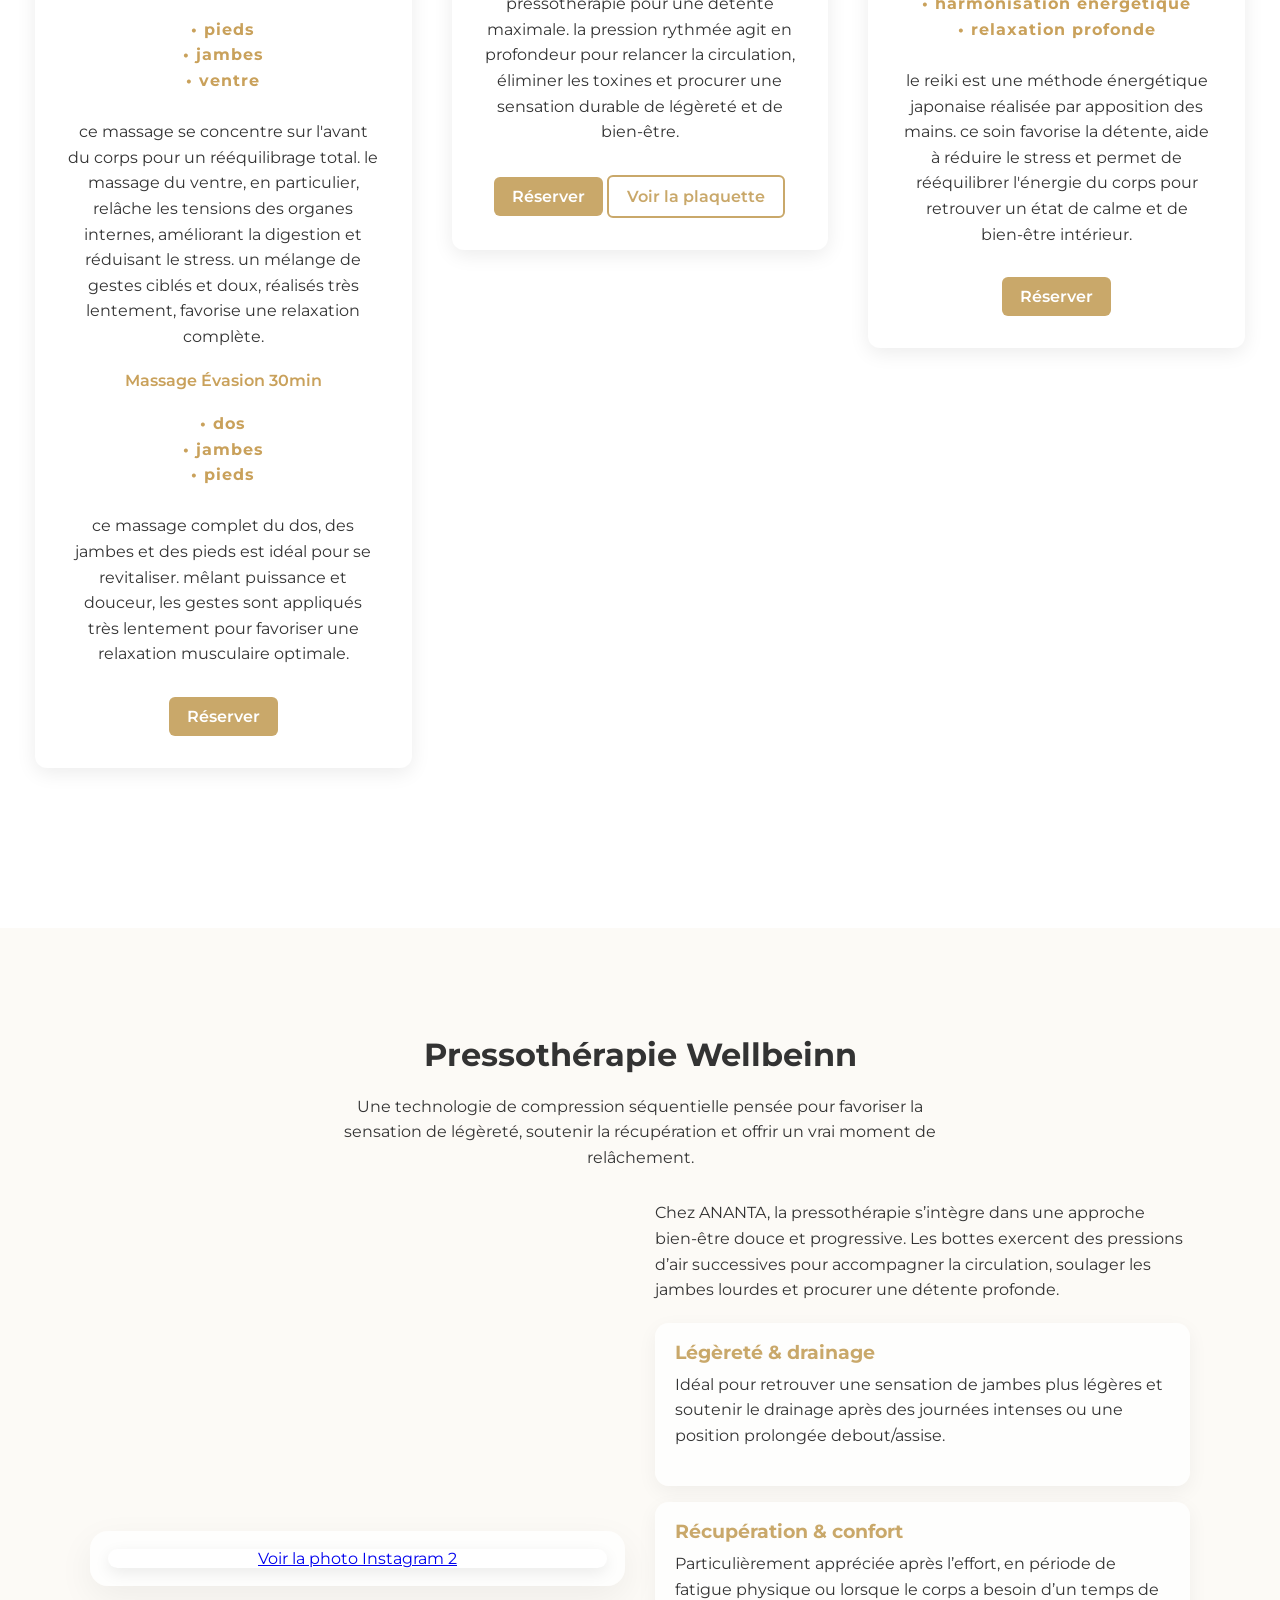
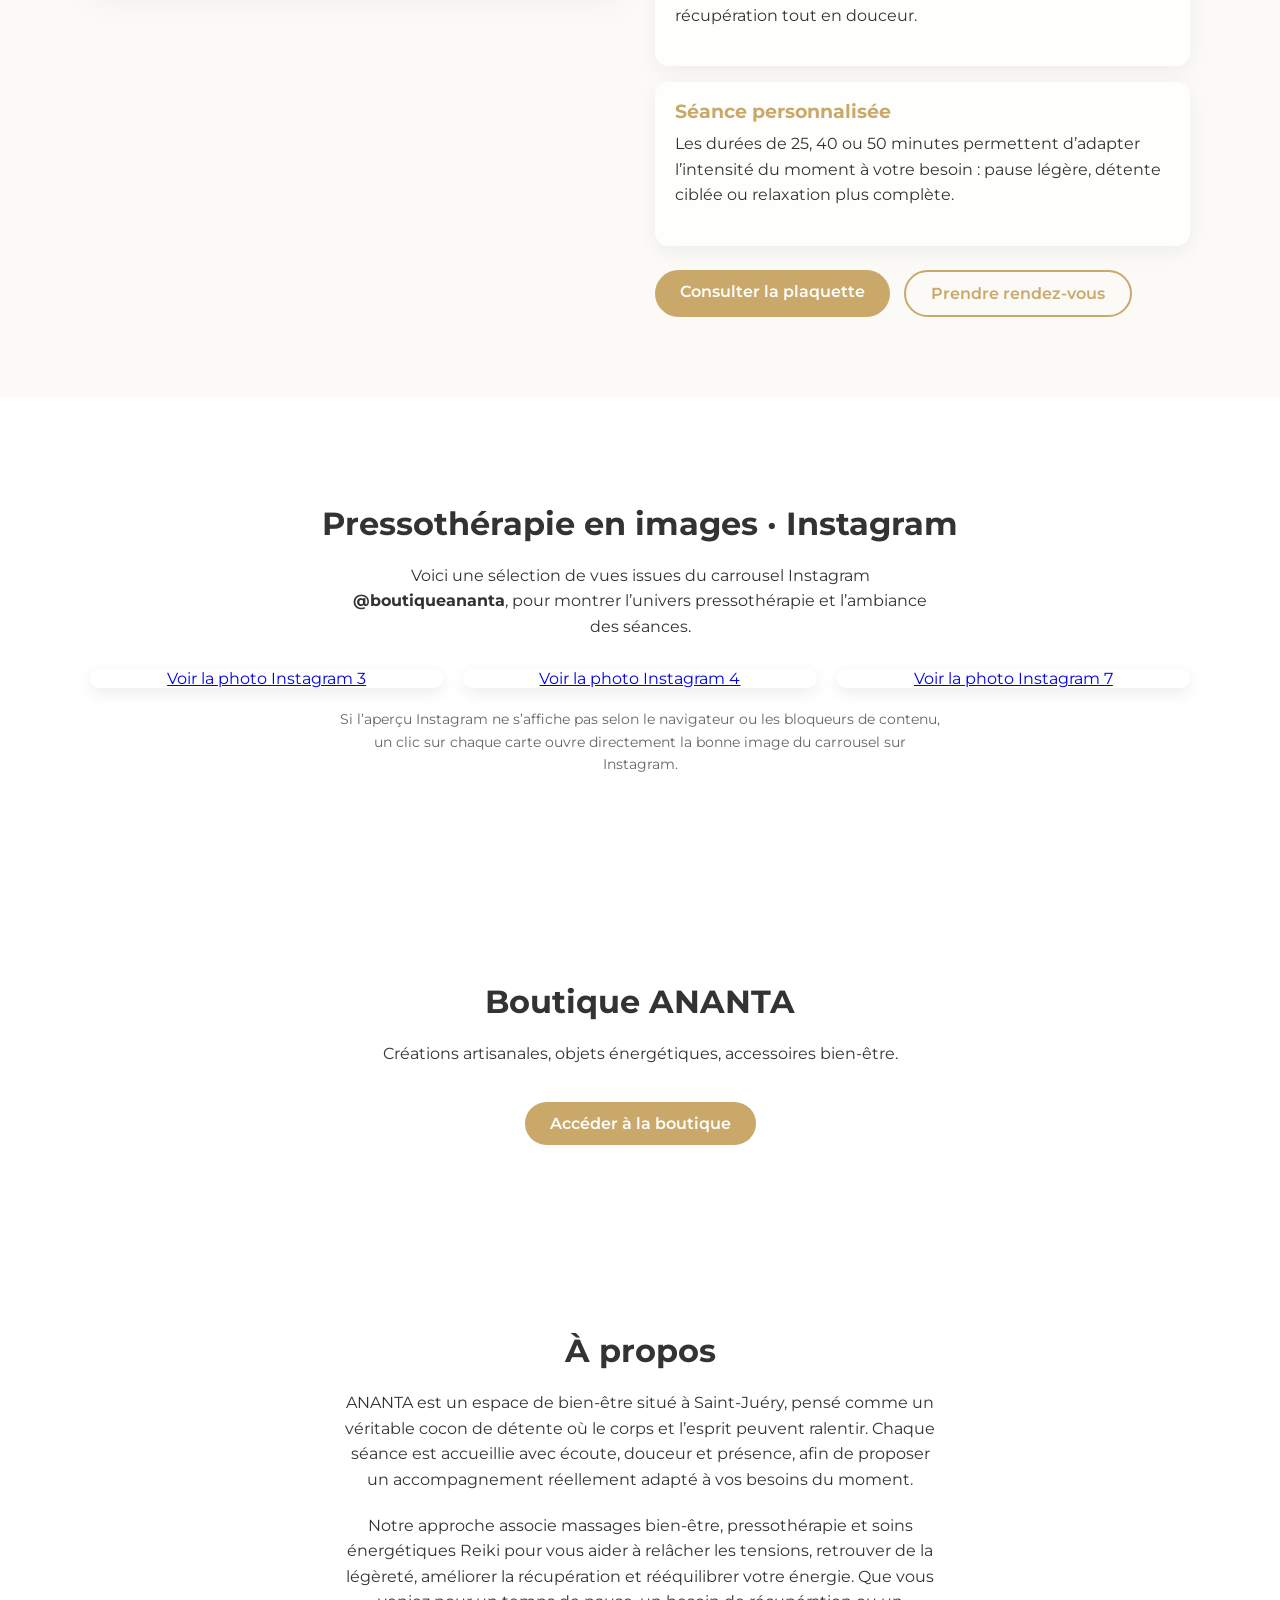
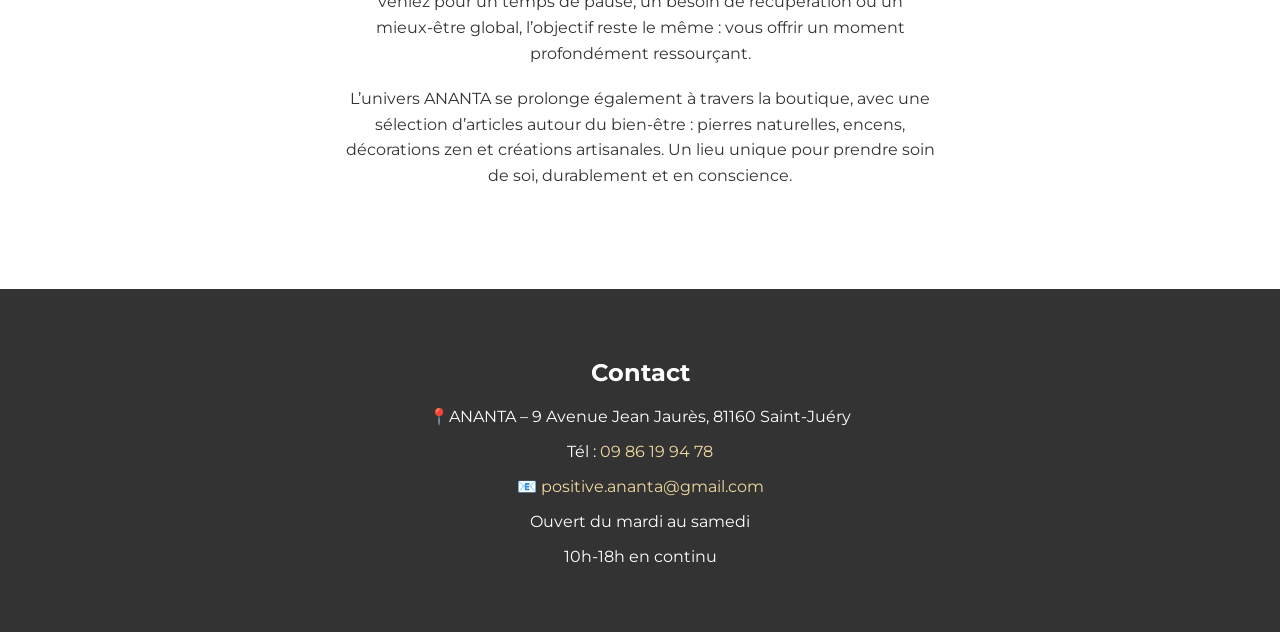
==== commit 847ad06c: "Polish pressotherapy section and add featured Instagram photo" ====
--- a/index.html
+++ b/index.html
@@ -243,21 +243,36 @@
 <!-- SECTION PRESSOTHÉRAPIE WELLBEINN -->
 <section class="section pressotherapie-focus" id="pressotherapie-focus">
     <h2>Pressothérapie Wellbeinn</h2>
-    <p>Découvrez l’univers de votre appareil de pressothérapie avec une présentation simple et pédagogique : fonctionnement, bénéfices, et conseils de séance.</p>
+    <p>Une technologie de compression séquentielle pensée pour favoriser la sensation de légèreté, soutenir la récupération et offrir un vrai moment de relâchement.</p>
 
     <div class="pressotherapie-layout">
-        <img src="image/pressotherapie-device.svg" alt="Illustration de l’appareil de pressothérapie" class="pressotherapie-image">
+        <div class="pressotherapie-media">
+            <blockquote class="instagram-media instagram-card pressotherapie-image-card" data-instgrm-captioned data-instgrm-permalink="https://www.instagram.com/boutiqueananta/p/DVsqPfbjI_D/?img_index=2" data-instgrm-version="14">
+                <a href="https://www.instagram.com/boutiqueananta/p/DVsqPfbjI_D/?img_index=2" target="_blank" rel="noopener noreferrer">Voir la photo Instagram 2</a>
+            </blockquote>
+        </div>
 
         <div class="pressotherapie-content">
-            <h3>Ce que vous pouvez ajouter sur votre site</h3>
-            <ul>
-                <li>Photo réelle de votre appareil en cabine (ambiance ANANTA).</li>
-                <li>Vidéo courte “avant séance / pendant séance / après séance”.</li>
-                <li>Présentation des 3 formats de séance : 25, 40 et 50 minutes.</li>
-                <li>Mini FAQ : est-ce douloureux ? à quelle fréquence ? pour qui ?</li>
-            </ul>
-
-            <a href="plaquette-pressotherapie.html" class="btn">Télécharger / consulter la plaquette</a>
+            <p class="pressotherapie-intro">Chez ANANTA, la pressothérapie s’intègre dans une approche bien-être douce et progressive. Les bottes exercent des pressions d’air successives pour accompagner la circulation, soulager les jambes lourdes et procurer une détente profonde.</p>
+            <div class="pressotherapie-points">
+                <div class="pressotherapie-point">
+                    <h3>Légèreté & drainage</h3>
+                    <p>Idéal pour retrouver une sensation de jambes plus légères et soutenir le drainage après des journées intenses ou une position prolongée debout/assise.</p>
+                </div>
+                <div class="pressotherapie-point">
+                    <h3>Récupération & confort</h3>
+                    <p>Particulièrement appréciée après l’effort, en période de fatigue physique ou lorsque le corps a besoin d’un temps de récupération tout en douceur.</p>
+                </div>
+                <div class="pressotherapie-point">
+                    <h3>Séance personnalisée</h3>
+                    <p>Les durées de 25, 40 ou 50 minutes permettent d’adapter l’intensité du moment à votre besoin : pause légère, détente ciblée ou relaxation plus complète.</p>
+                </div>
+            </div>
+
+            <div class="pressotherapie-actions">
+                <a href="plaquette-pressotherapie.html" class="btn">Consulter la plaquette</a>
+                <a href="https://www.planity.com/ananta-81160-saint-juery" class="btn-secondary" target="_blank" rel="noopener noreferrer">Prendre rendez-vous</a>
+            </div>
         </div>
     </div>
 </section>
@@ -266,24 +281,21 @@
 <!-- SECTION INSTAGRAM PRESSOTHÉRAPIE -->
 <section class="section instagram-section" id="instagram">
     <h2>Pressothérapie en images · Instagram</h2>
-    <p>Voici un espace dédié à vos photos réelles de séances et de matériel depuis <strong>@boutiqueananta</strong>.</p>
-
-    <div class="instagram-grid">
-        <a class="instagram-card" href="https://www.instagram.com/boutiqueananta/" target="_blank" rel="noopener noreferrer">
-            <img src="image/instagram-placeholder.svg" alt="Photo Instagram pressothérapie 1">
-            <span>Voir les photos sur Instagram</span>
-        </a>
-        <a class="instagram-card" href="https://www.instagram.com/boutiqueananta/" target="_blank" rel="noopener noreferrer">
-            <img src="image/instagram-placeholder.svg" alt="Photo Instagram pressothérapie 2">
-            <span>Voir les photos sur Instagram</span>
-        </a>
-        <a class="instagram-card" href="https://www.instagram.com/boutiqueananta/" target="_blank" rel="noopener noreferrer">
-            <img src="image/instagram-placeholder.svg" alt="Photo Instagram pressothérapie 3">
-            <span>Voir les photos sur Instagram</span>
-        </a>
+    <p>Voici une sélection de vues issues du carrousel Instagram <strong>@boutiqueananta</strong>, pour montrer l’univers pressothérapie et l’ambiance des séances.</p>
+
+    <div class="instagram-grid instagram-embeds">
+        <blockquote class="instagram-media instagram-card" data-instgrm-captioned data-instgrm-permalink="https://www.instagram.com/boutiqueananta/p/DVsqPfbjI_D/?img_index=3" data-instgrm-version="14">
+            <a href="https://www.instagram.com/boutiqueananta/p/DVsqPfbjI_D/?img_index=3" target="_blank" rel="noopener noreferrer">Voir la photo Instagram 3</a>
+        </blockquote>
+        <blockquote class="instagram-media instagram-card" data-instgrm-captioned data-instgrm-permalink="https://www.instagram.com/boutiqueananta/p/DVsqPfbjI_D/?img_index=4" data-instgrm-version="14">
+            <a href="https://www.instagram.com/boutiqueananta/p/DVsqPfbjI_D/?img_index=4" target="_blank" rel="noopener noreferrer">Voir la photo Instagram 4</a>
+        </blockquote>
+        <blockquote class="instagram-media instagram-card" data-instgrm-captioned data-instgrm-permalink="https://www.instagram.com/boutiqueananta/p/DVsqPfbjI_D/?img_index=7" data-instgrm-version="14">
+            <a href="https://www.instagram.com/boutiqueananta/p/DVsqPfbjI_D/?img_index=7" target="_blank" rel="noopener noreferrer">Voir la photo Instagram 7</a>
+        </blockquote>
     </div>
 
-    <p class="instagram-help">Astuce : dès que vous me donnez 3 liens de posts Instagram (format <code>instagram.com/p/...</code>), je les intègre ici en embed direct.</p>
+    <p class="instagram-help">Si l’aperçu Instagram ne s’affiche pas selon le navigateur ou les bloqueurs de contenu, un clic sur chaque carte ouvre directement la bonne image du carrousel sur Instagram.</p>
 </section>
 
 <!-- SECTION BOUTIQUE -->
@@ -364,6 +376,7 @@
 }
 </script>
 
+<script async src="https://www.instagram.com/embed.js"></script>
 <script src="script.js"></script>
 </body>
 </html>   
--- a/style.css
+++ b/style.css
@@ -269,25 +269,59 @@
     align-items: center;
 }
 
-.pressotherapie-image {
-    width: 100%;
-    height: auto;
-    border-radius: 12px;
-    box-shadow: 0 5px 20px rgba(0,0,0,0.08);
+.pressotherapie-media {
+    background: rgba(255, 255, 255, 0.75);
+    border-radius: 18px;
+    padding: 18px;
+    box-shadow: 0 12px 36px rgba(0,0,0,0.06);
+}
+
+.pressotherapie-image-card {
+    min-width: 0 !important;
+    max-width: 100% !important;
+    width: 100% !important;
+    border: 0 !important;
+    margin: 0 !important;
 }
 
 .pressotherapie-content {
     text-align: left;
 }
 
-.pressotherapie-content h3 {
+.pressotherapie-intro {
+    max-width: none;
+    margin-bottom: 22px;
+}
+
+.pressotherapie-points {
+    display: grid;
+    gap: 16px;
+    margin-bottom: 24px;
+}
+
+.pressotherapie-point {
+    padding: 18px 20px;
+    border-radius: 14px;
+    background: rgba(255, 255, 255, 0.8);
+    box-shadow: 0 6px 20px rgba(0,0,0,0.05);
+}
+
+.pressotherapie-content h3,
+.pressotherapie-point h3 {
     color: #c9a86a;
     margin-top: 0;
-}
-
-.pressotherapie-content ul {
-    line-height: 1.8;
-    margin-bottom: 20px;
+    margin-bottom: 8px;
+}
+
+.pressotherapie-point p {
+    max-width: none;
+    margin: 0;
+}
+
+.pressotherapie-actions {
+    display: flex;
+    flex-wrap: wrap;
+    gap: 14px;
 }
 
 
@@ -311,10 +345,18 @@
     box-shadow: 0 5px 16px rgba(0,0,0,0.08);
     transition: transform 0.25s ease;
     color: #333;
+    margin: 0;
 }
 
 .instagram-card:hover {
     transform: translateY(-4px);
+}
+
+.instagram-embeds .instagram-media {
+    min-width: 0 !important;
+    max-width: 100% !important;
+    width: 100% !important;
+    border: 0 !important;
 }
 
 .instagram-card img {
@@ -333,6 +375,7 @@
 .instagram-help {
     font-size: 14px;
     color: #666;
+    max-width: 820px;
 }
 
 /* =========================
@@ -421,8 +464,8 @@
 text-align:center;
 }
 
-.pressotherapie-content ul{
-text-align:left;
+.pressotherapie-actions{
+justify-content:center;
 }
 
 }
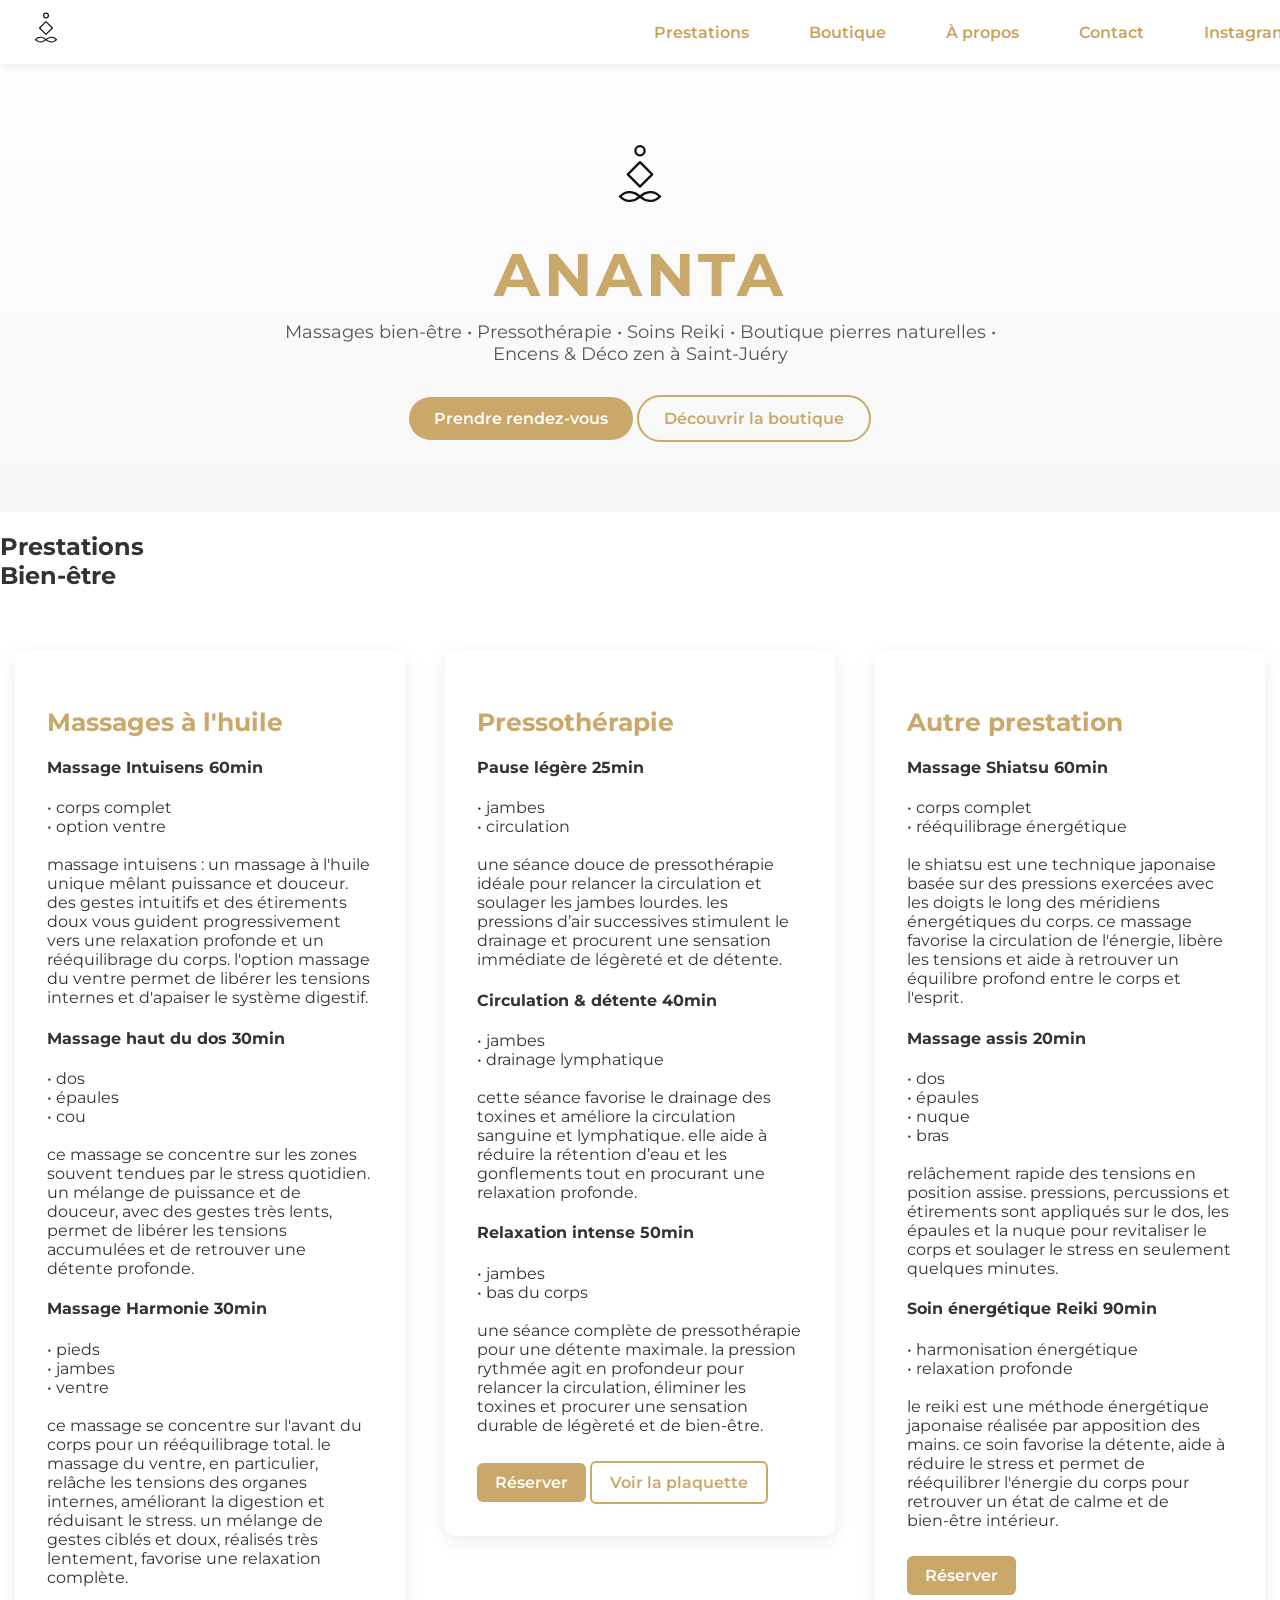
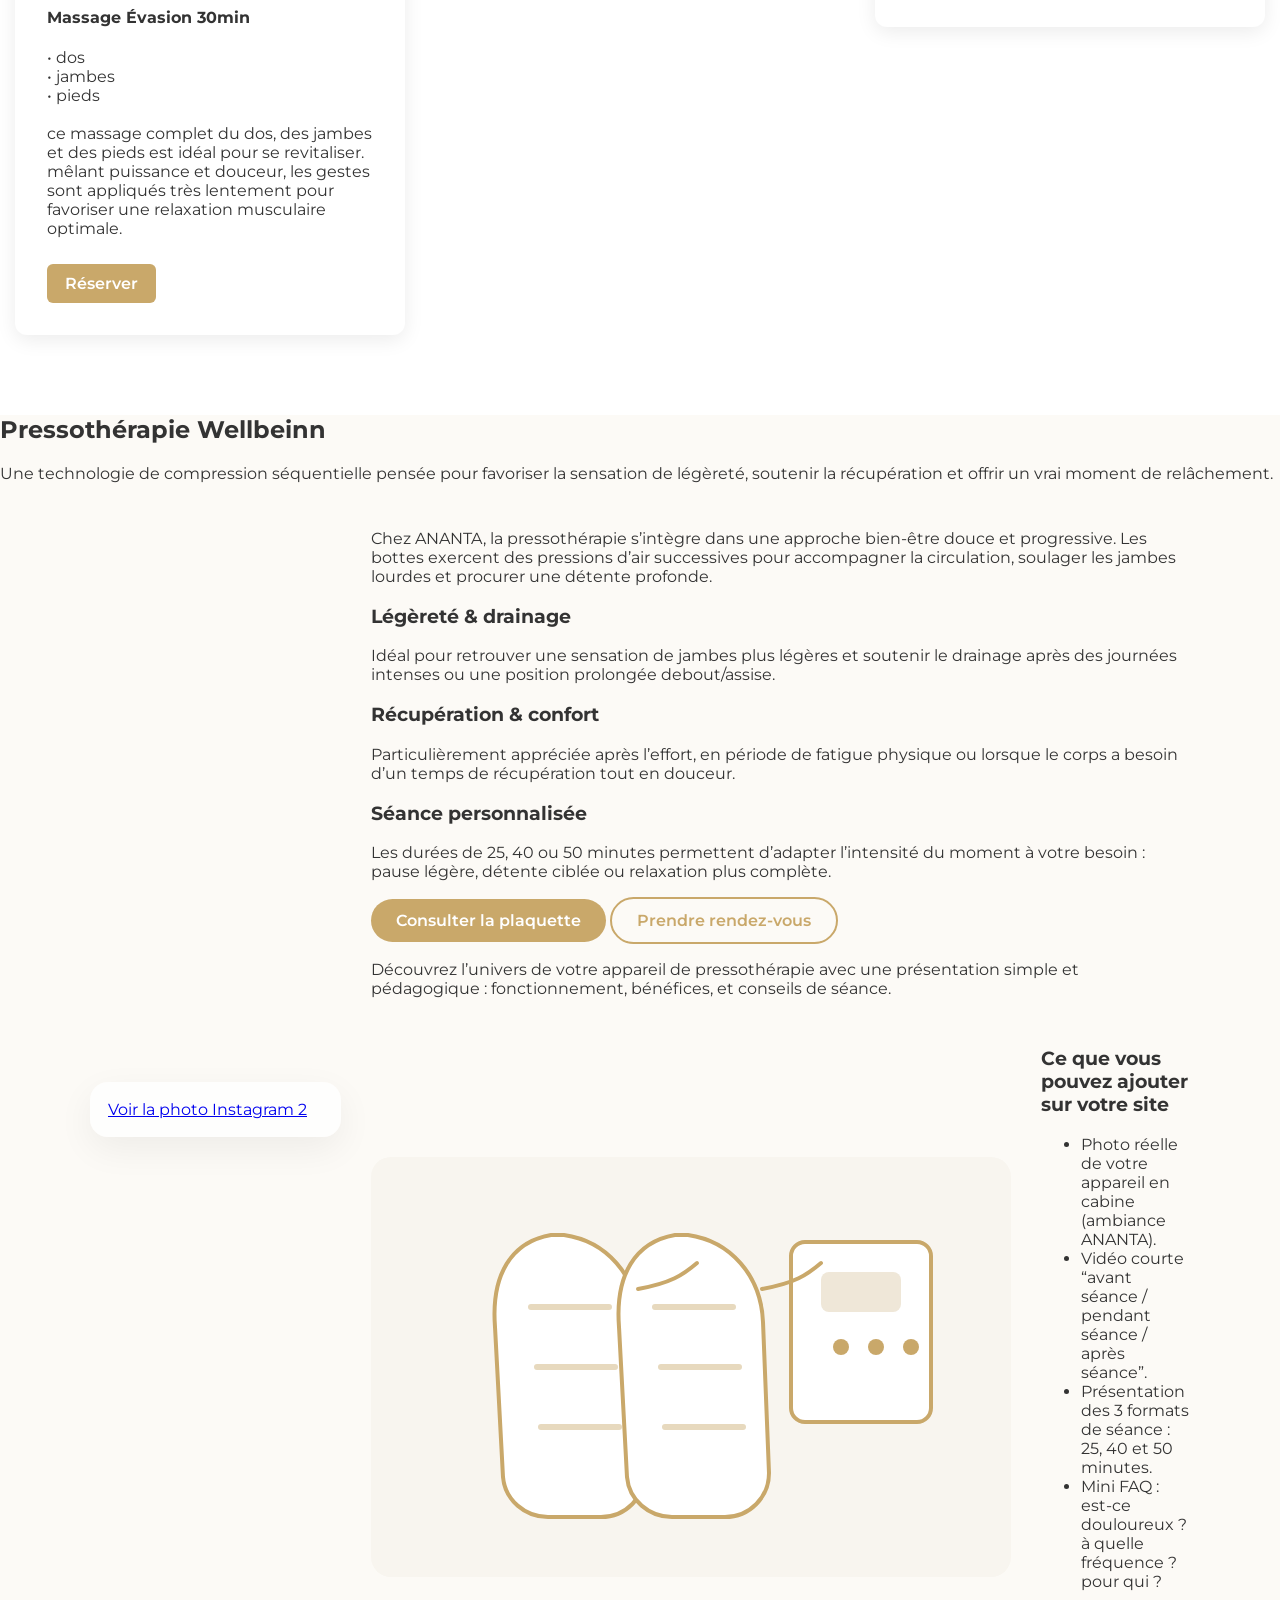
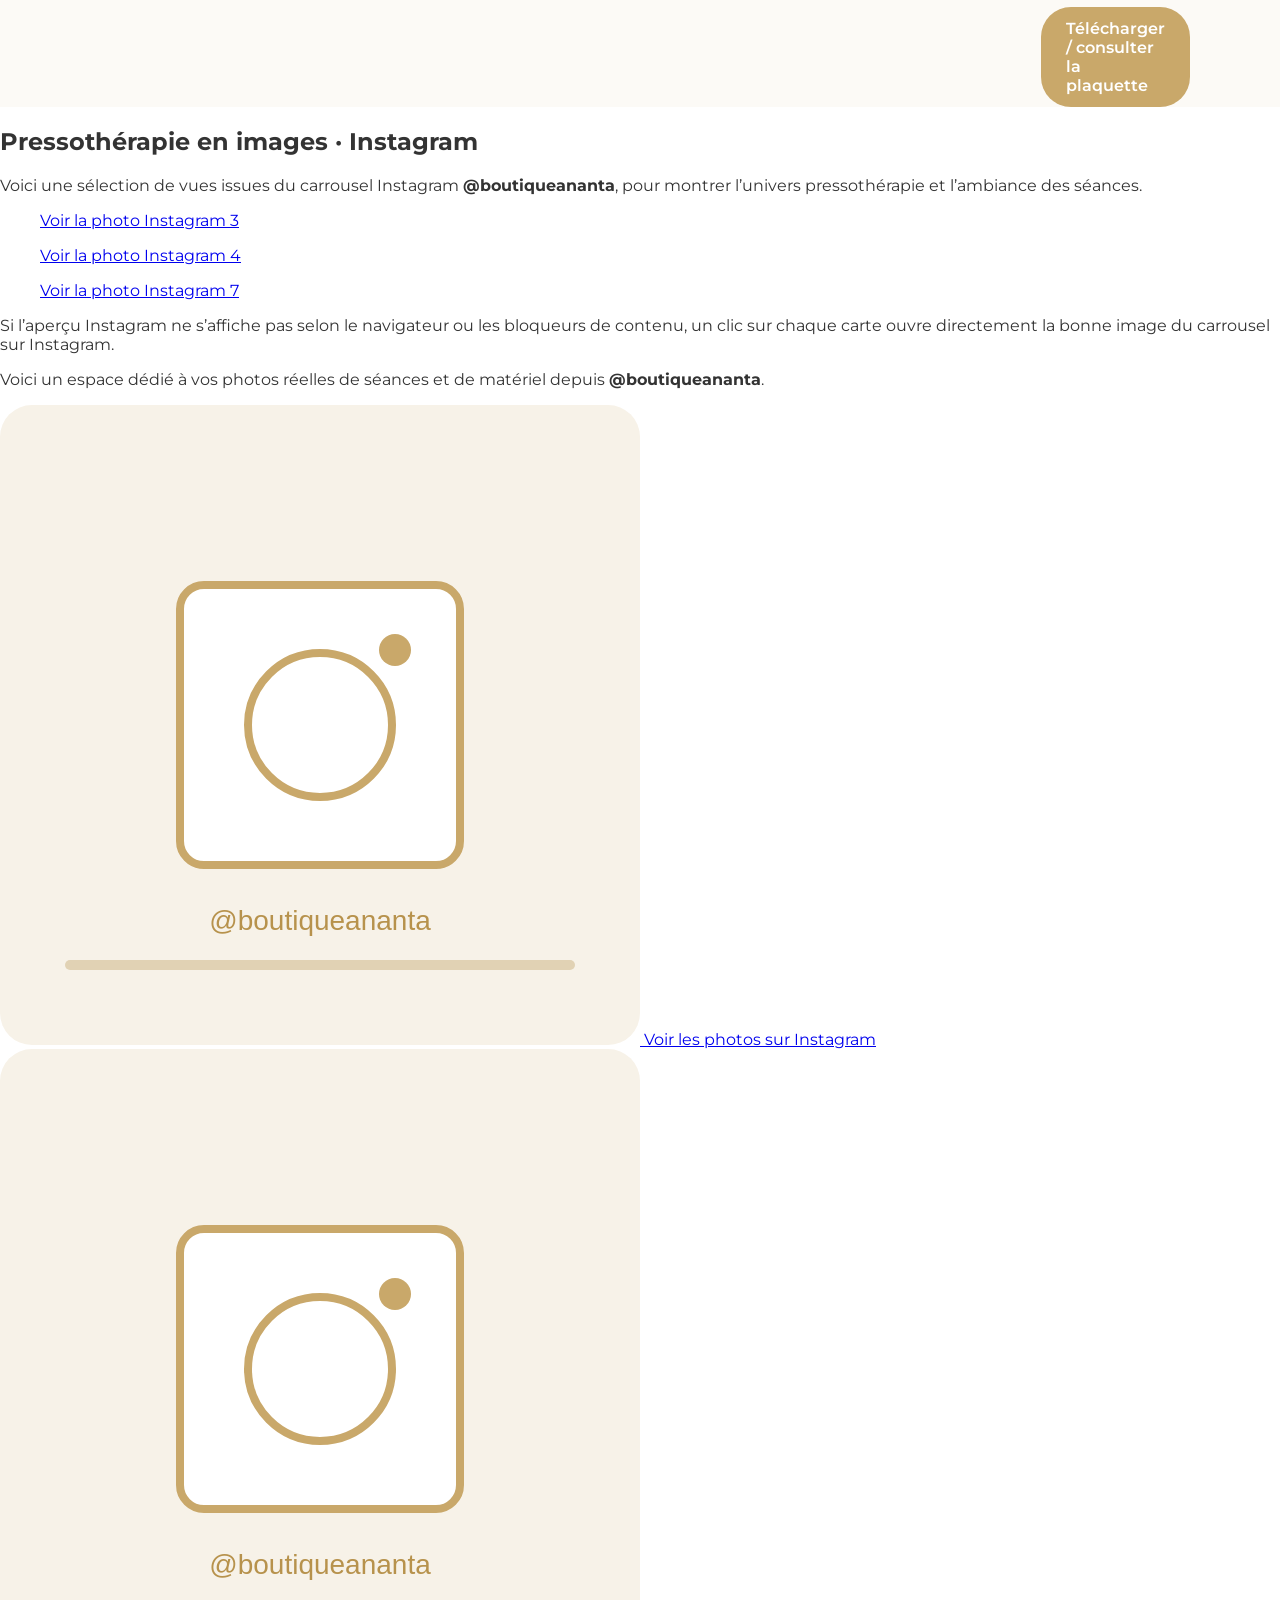
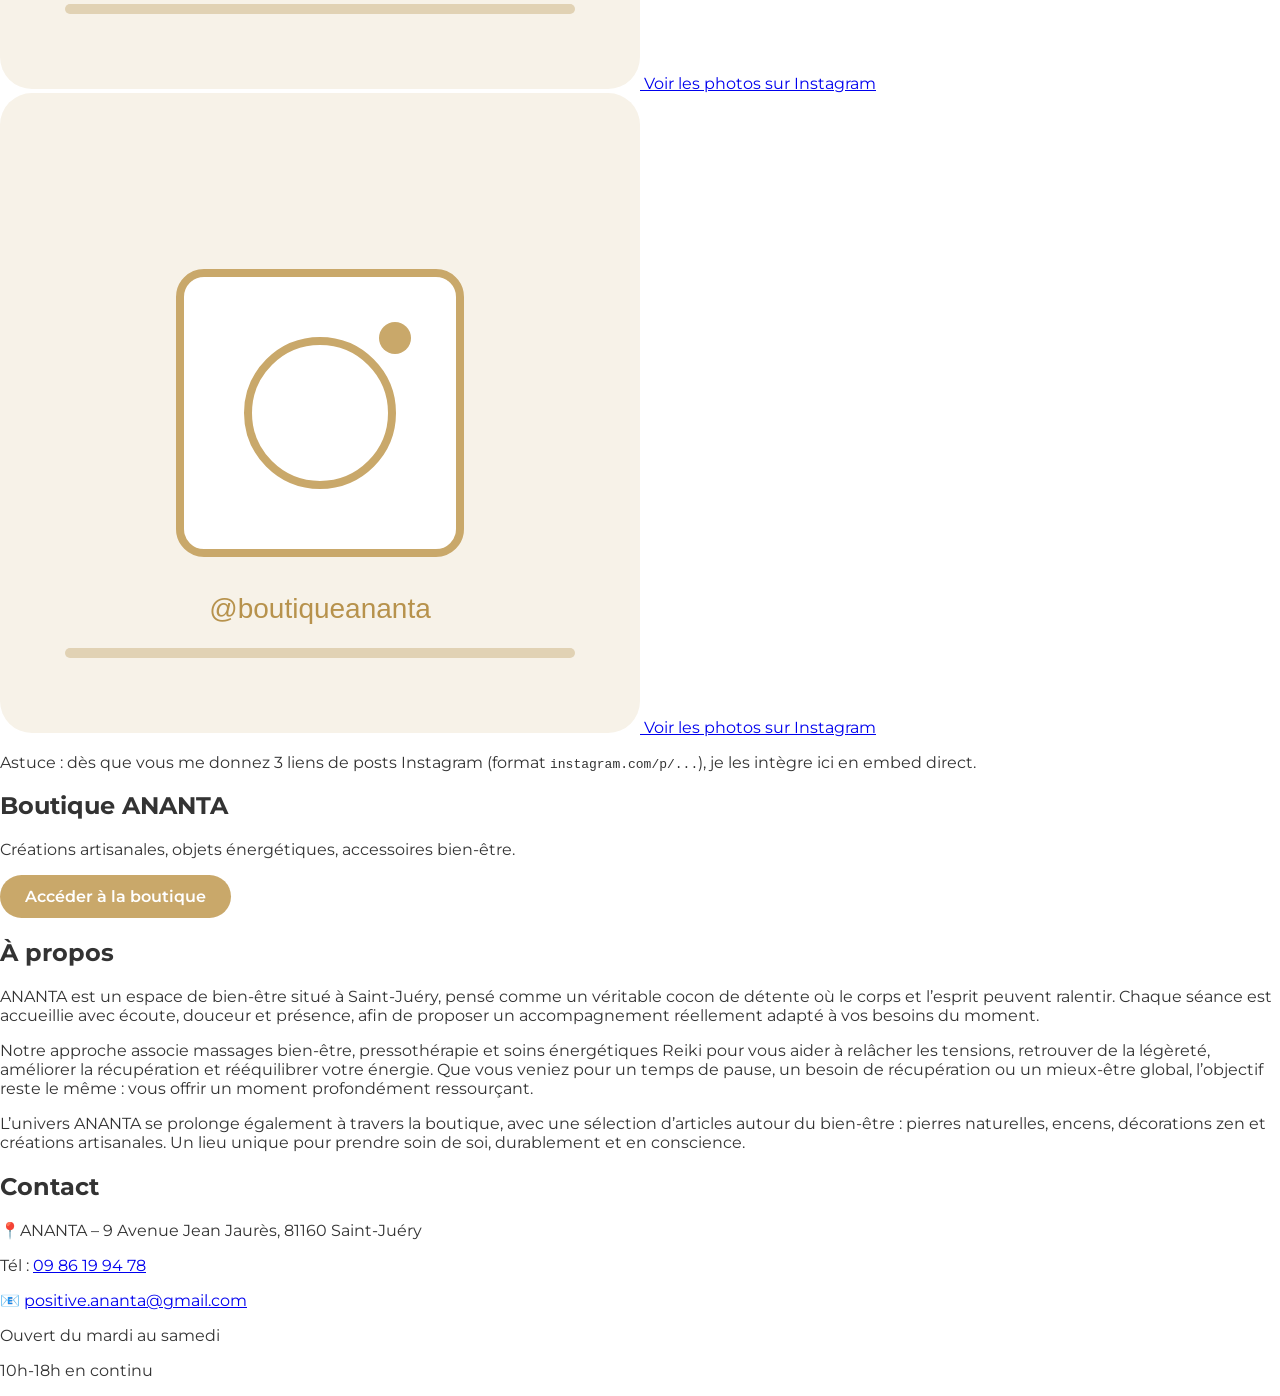
==== commit c0dcf71b: "Merge branch 'main' into codex/review-personal-website-bwpfhn" ====
--- a/index.html
+++ b/index.html
@@ -273,6 +273,21 @@
                 <a href="plaquette-pressotherapie.html" class="btn">Consulter la plaquette</a>
                 <a href="https://www.planity.com/ananta-81160-saint-juery" class="btn-secondary" target="_blank" rel="noopener noreferrer">Prendre rendez-vous</a>
             </div>
+    <p>Découvrez l’univers de votre appareil de pressothérapie avec une présentation simple et pédagogique : fonctionnement, bénéfices, et conseils de séance.</p>
+
+    <div class="pressotherapie-layout">
+        <img src="image/pressotherapie-device.svg" alt="Illustration de l’appareil de pressothérapie" class="pressotherapie-image">
+
+        <div class="pressotherapie-content">
+            <h3>Ce que vous pouvez ajouter sur votre site</h3>
+            <ul>
+                <li>Photo réelle de votre appareil en cabine (ambiance ANANTA).</li>
+                <li>Vidéo courte “avant séance / pendant séance / après séance”.</li>
+                <li>Présentation des 3 formats de séance : 25, 40 et 50 minutes.</li>
+                <li>Mini FAQ : est-ce douloureux ? à quelle fréquence ? pour qui ?</li>
+            </ul>
+
+            <a href="plaquette-pressotherapie.html" class="btn">Télécharger / consulter la plaquette</a>
         </div>
     </div>
 </section>
@@ -296,6 +311,24 @@
     </div>
 
     <p class="instagram-help">Si l’aperçu Instagram ne s’affiche pas selon le navigateur ou les bloqueurs de contenu, un clic sur chaque carte ouvre directement la bonne image du carrousel sur Instagram.</p>
+    <p>Voici un espace dédié à vos photos réelles de séances et de matériel depuis <strong>@boutiqueananta</strong>.</p>
+
+    <div class="instagram-grid">
+        <a class="instagram-card" href="https://www.instagram.com/boutiqueananta/" target="_blank" rel="noopener noreferrer">
+            <img src="image/instagram-placeholder.svg" alt="Photo Instagram pressothérapie 1">
+            <span>Voir les photos sur Instagram</span>
+        </a>
+        <a class="instagram-card" href="https://www.instagram.com/boutiqueananta/" target="_blank" rel="noopener noreferrer">
+            <img src="image/instagram-placeholder.svg" alt="Photo Instagram pressothérapie 2">
+            <span>Voir les photos sur Instagram</span>
+        </a>
+        <a class="instagram-card" href="https://www.instagram.com/boutiqueananta/" target="_blank" rel="noopener noreferrer">
+            <img src="image/instagram-placeholder.svg" alt="Photo Instagram pressothérapie 3">
+            <span>Voir les photos sur Instagram</span>
+        </a>
+    </div>
+
+    <p class="instagram-help">Astuce : dès que vous me donnez 3 liens de posts Instagram (format <code>instagram.com/p/...</code>), je les intègre ici en embed direct.</p>
 </section>
 
 <!-- SECTION BOUTIQUE -->
@@ -376,7 +409,6 @@
 }
 </script>
 
-<script async src="https://www.instagram.com/embed.js"></script>
 <script src="script.js"></script>
 </body>
 </html>   
--- a/style.css
+++ b/style.css
@@ -282,6 +282,11 @@
     width: 100% !important;
     border: 0 !important;
     margin: 0 !important;
+.pressotherapie-image {
+    width: 100%;
+    height: auto;
+    border-radius: 12px;
+    box-shadow: 0 5px 20px rgba(0,0,0,0.08);
 }
 
 .pressotherapie-content {
@@ -322,6 +327,14 @@
     display: flex;
     flex-wrap: wrap;
     gap: 14px;
+.pressotherapie-content h3 {
+    color: #c9a86a;
+    margin-top: 0;
+}
+
+.pressotherapie-content ul {
+    line-height: 1.8;
+    margin-bottom: 20px;
 }
 
 
@@ -345,7 +358,6 @@
     box-shadow: 0 5px 16px rgba(0,0,0,0.08);
     transition: transform 0.25s ease;
     color: #333;
-    margin: 0;
 }
 
 .instagram-card:hover {
@@ -466,6 +478,8 @@
 
 .pressotherapie-actions{
 justify-content:center;
+.pressotherapie-content ul{
+text-align:left;
 }
 
 }
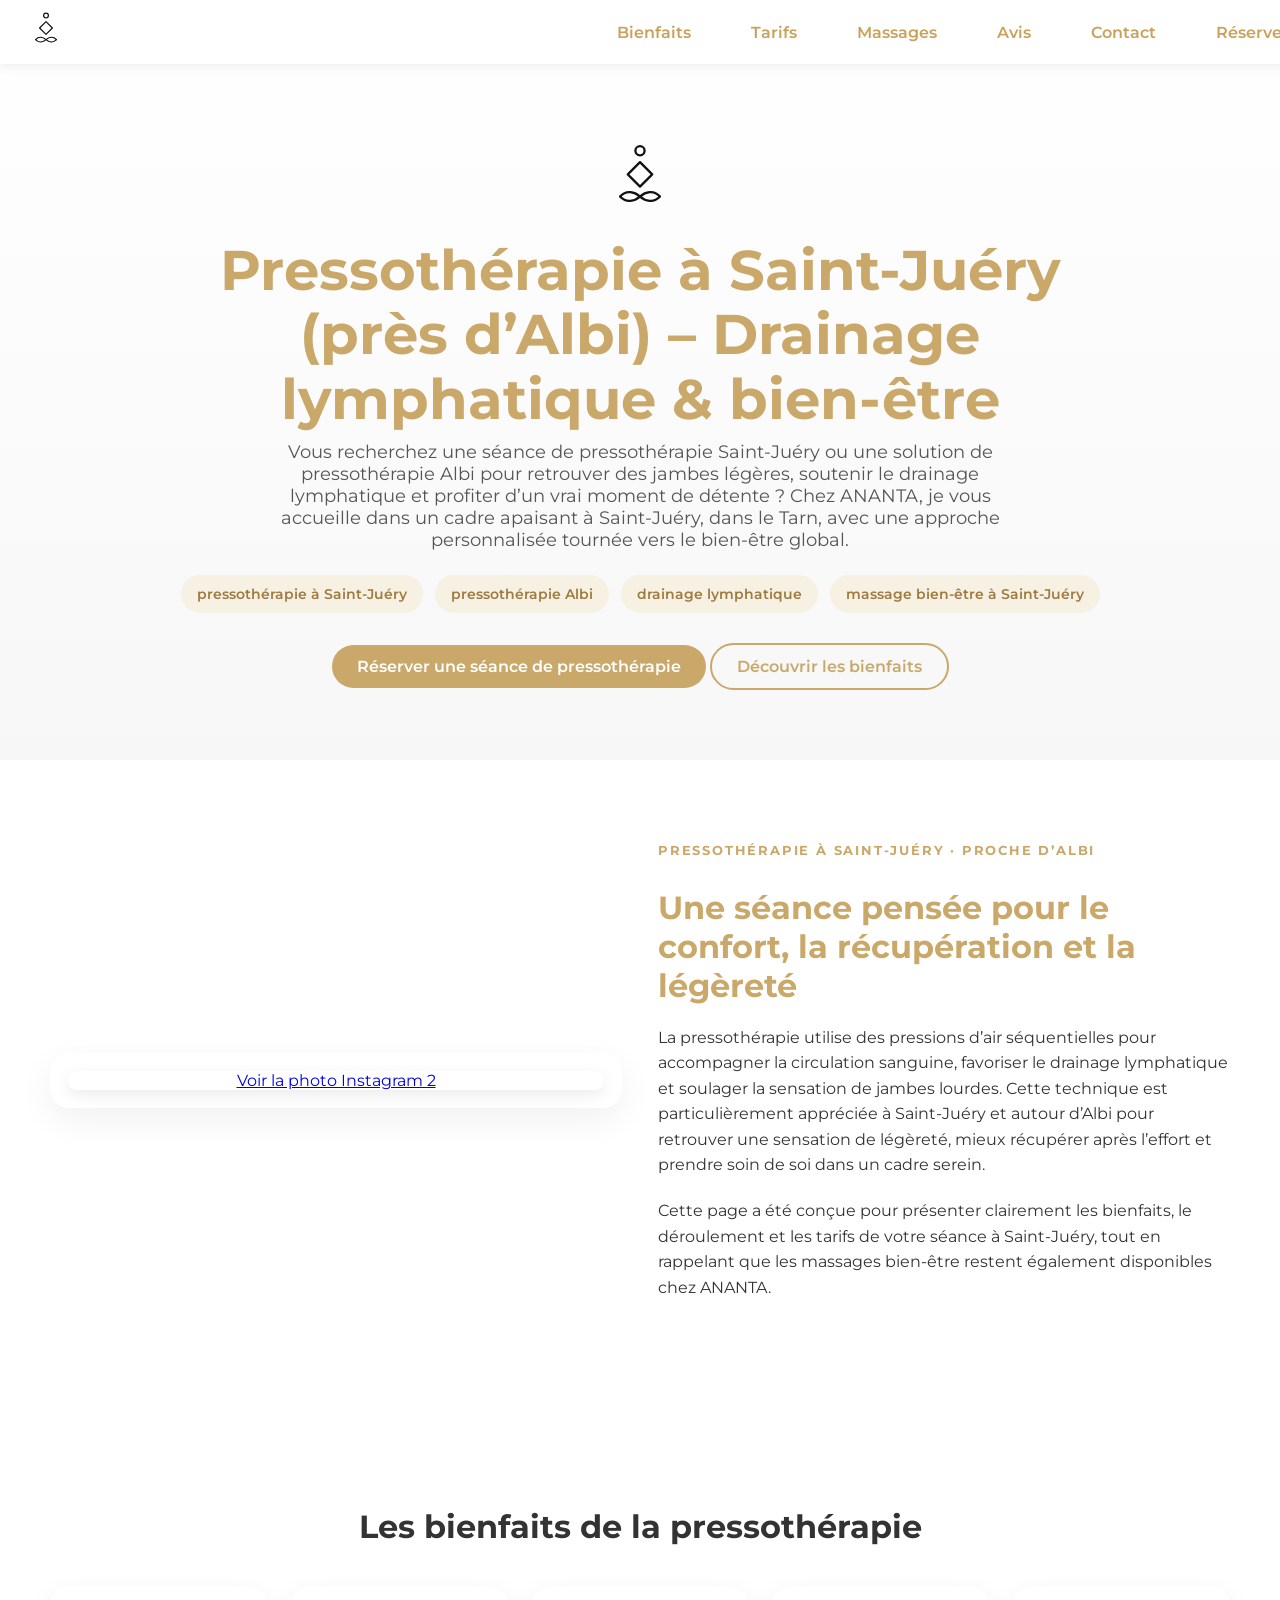
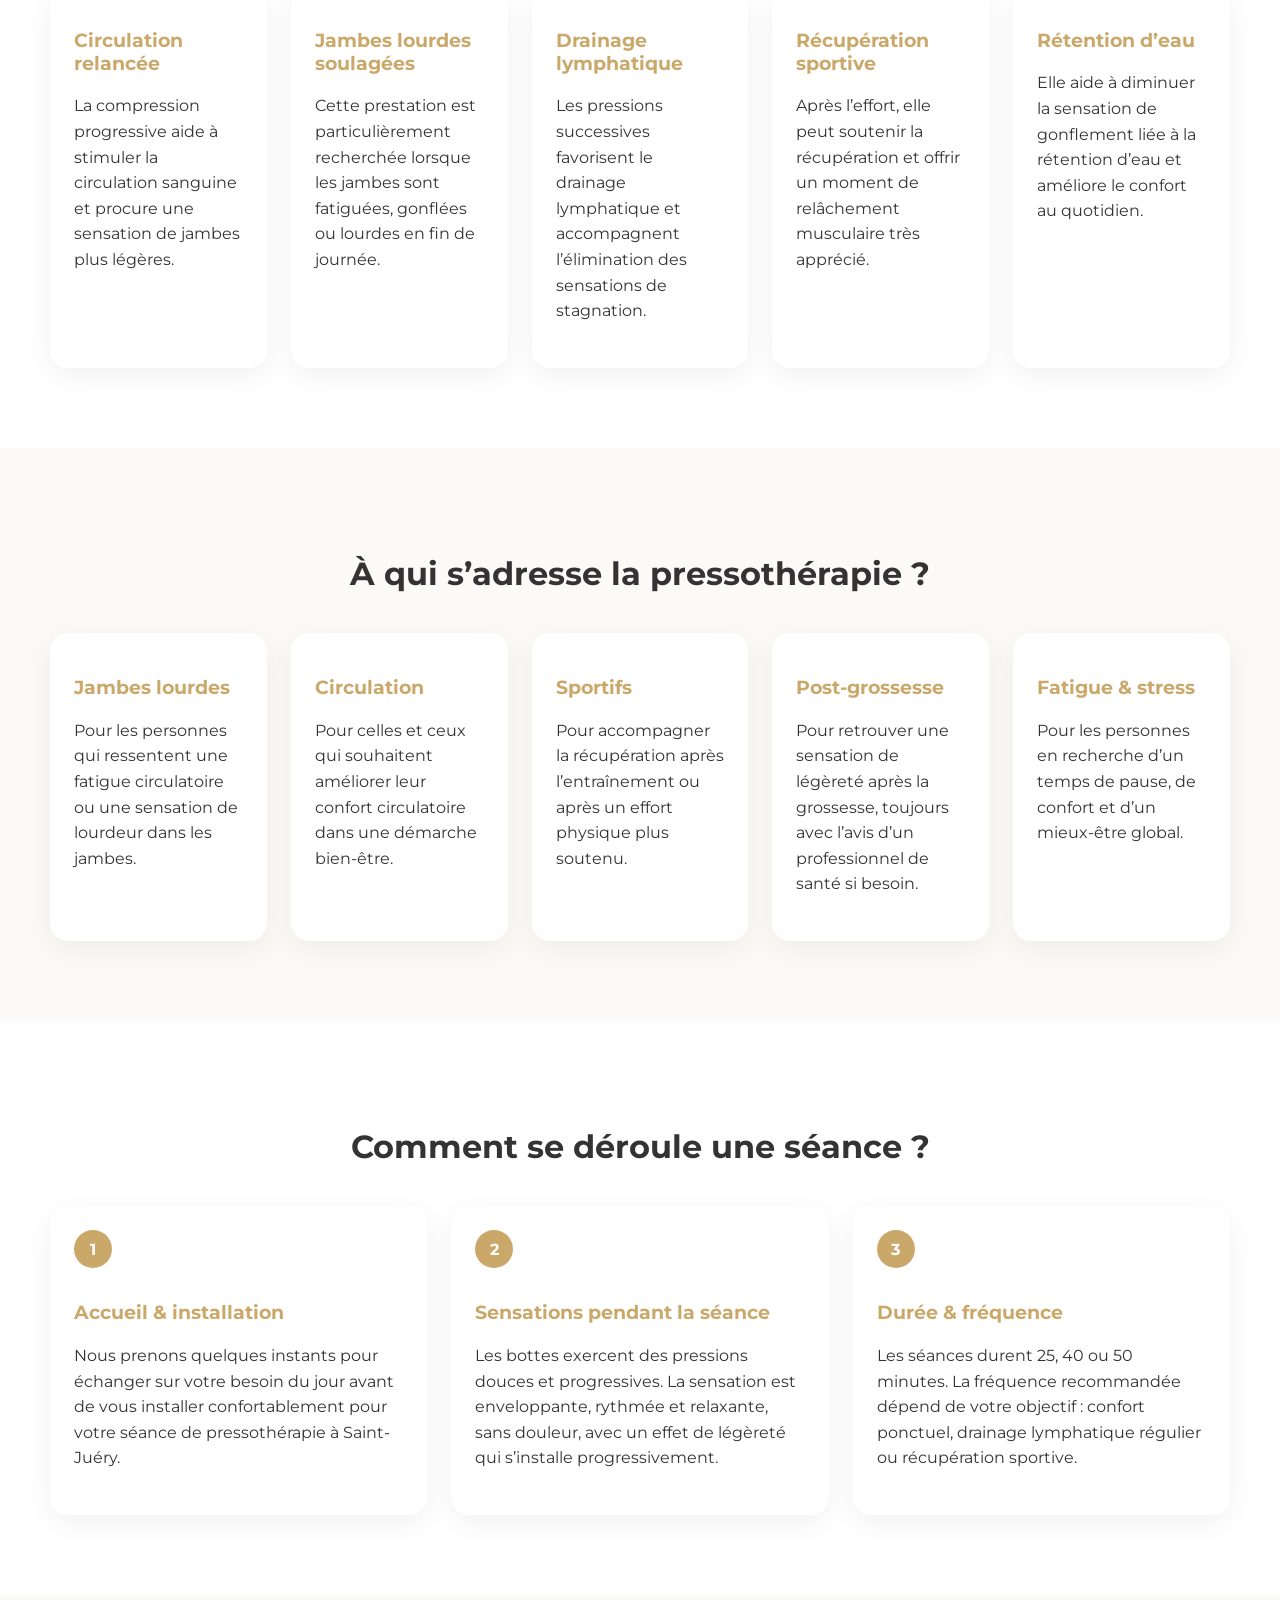
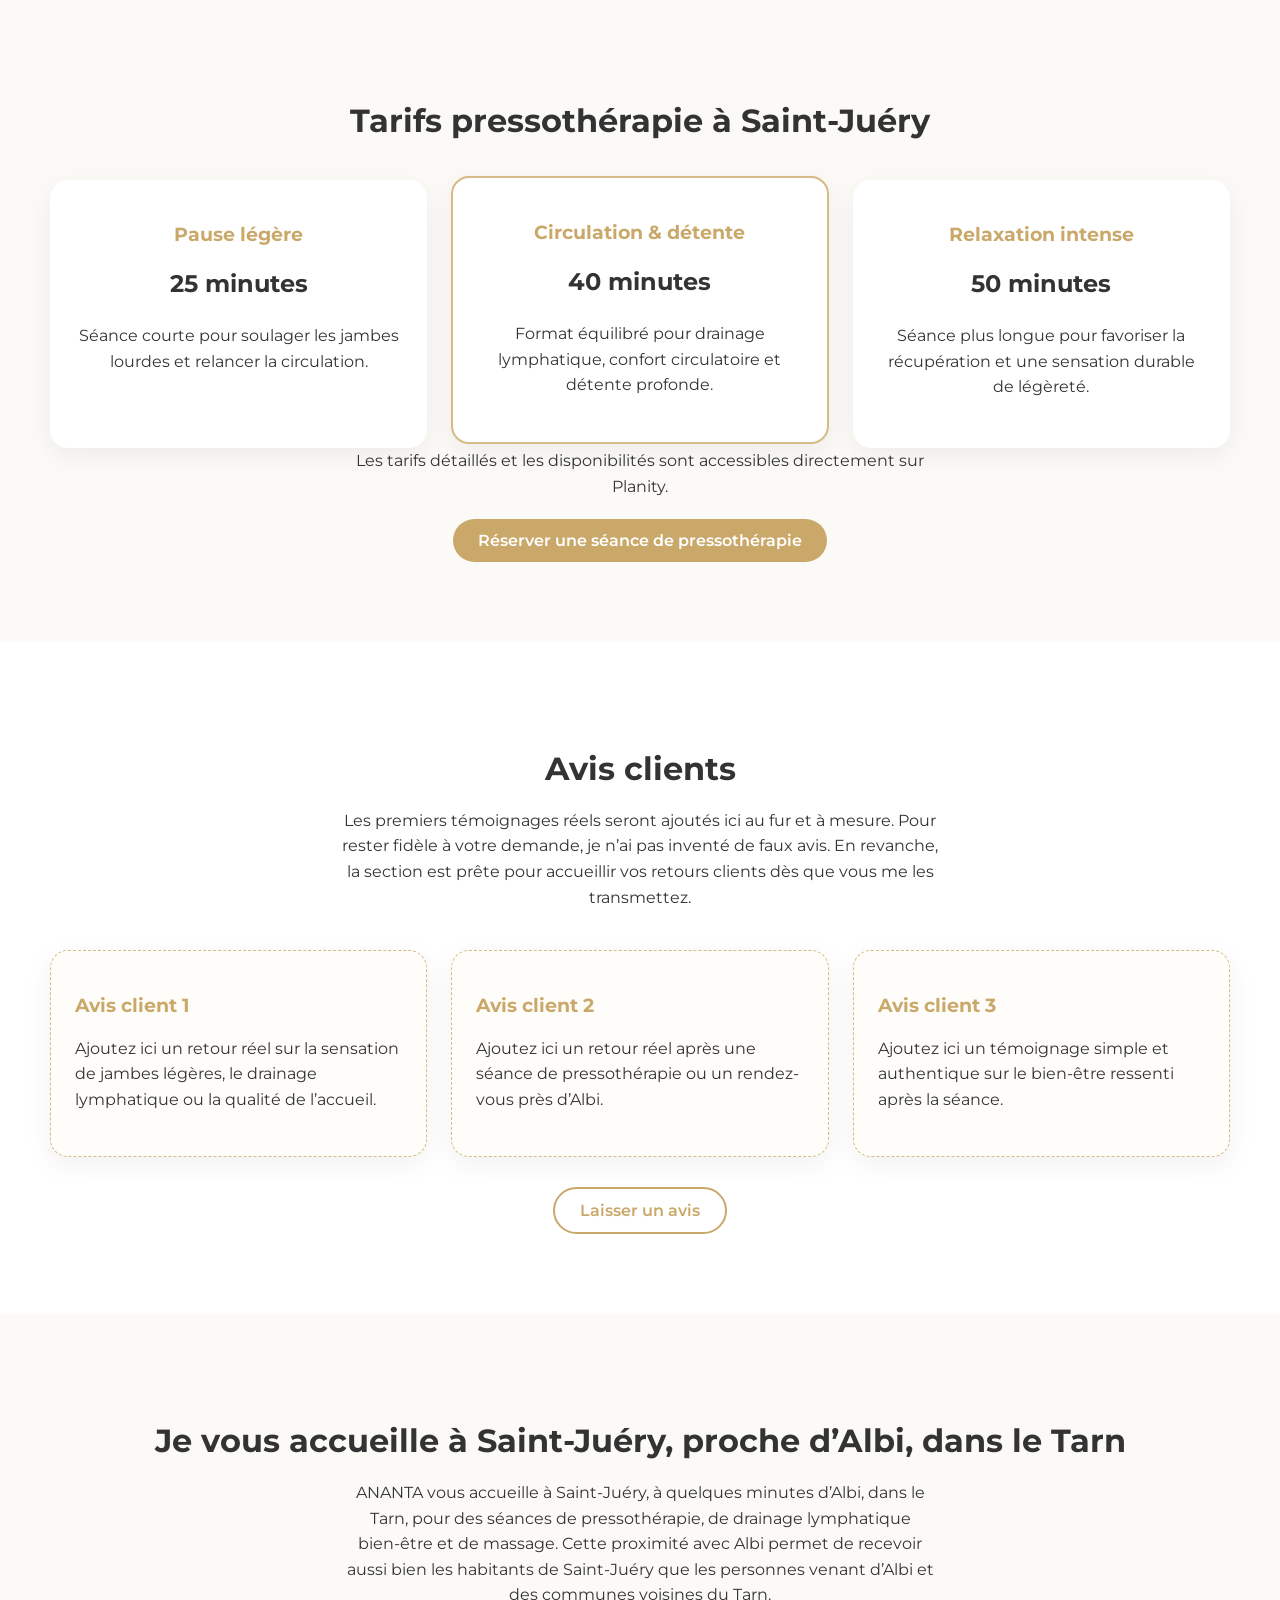
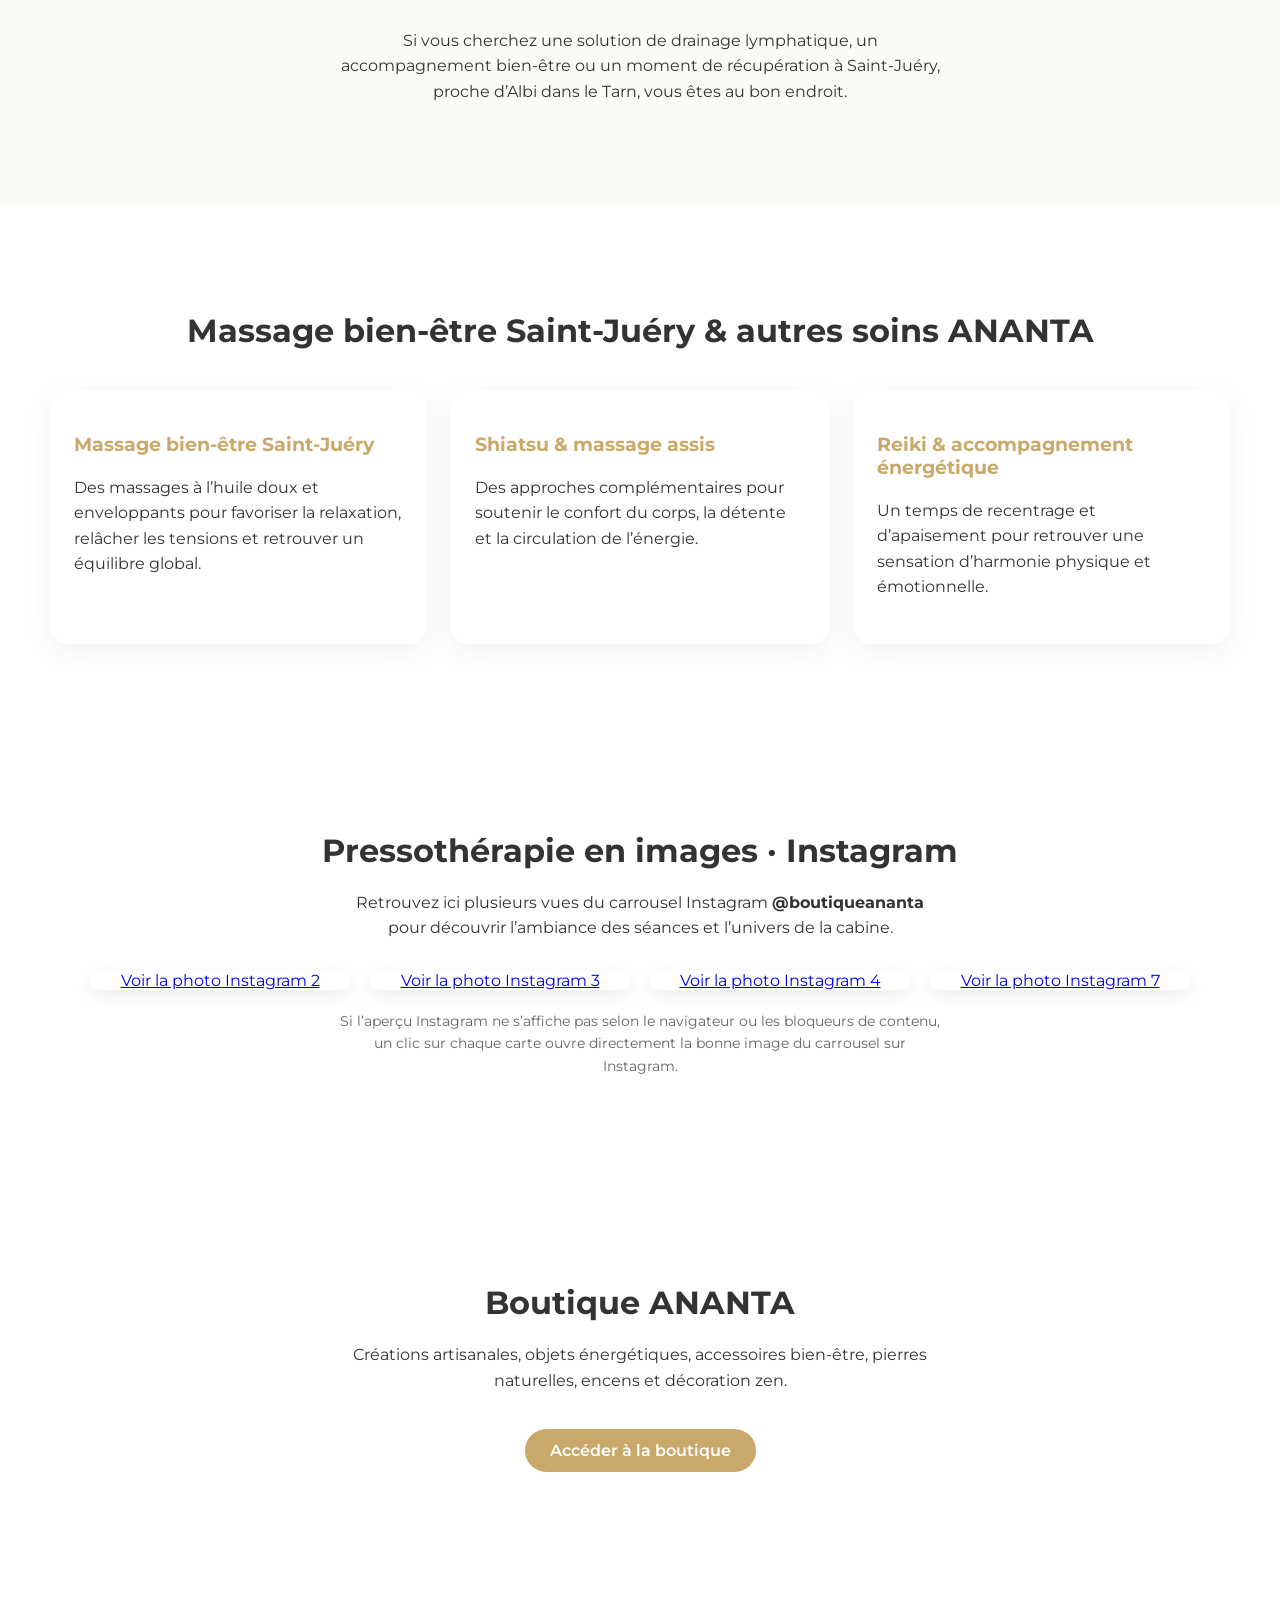
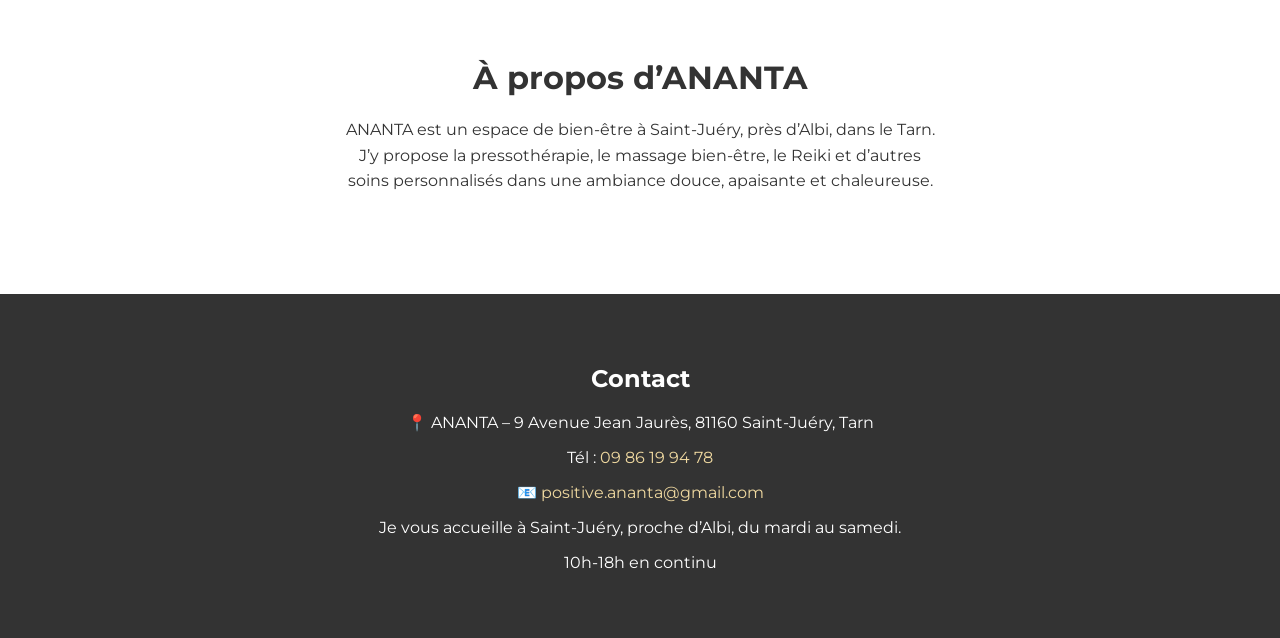
==== commit 080d41c0: "Restructure homepage as local pressotherapy landing page" ====
--- a/index.html
+++ b/index.html
@@ -4,46 +4,44 @@
     <meta charset="UTF-8">
     <meta name="viewport" content="width=device-width, initial-scale=1.0">
 
-    <title>ANANTA – Massages, Pressothérapie, Reiki & Boutique bien-être à Saint-Juéry</title>
-
-    <meta name="description" content="ANANTA Saint-Juéry : massages bien-être, soins énergétiques Reiki, pressothérapie, boutique de pierres naturelles, encens, lampes de sel et déco zen.">
+    <title>Pressothérapie Saint-Juéry près d’Albi | Drainage lymphatique & massage bien-être | ANANTA</title>
+    <meta name="description" content="Pressothérapie à Saint-Juéry près d’Albi : drainage lymphatique, jambes lourdes, récupération sportive et massage bien-être chez ANANTA dans le Tarn.">
     <meta name="robots" content="index,follow">
     <link rel="canonical" href="https://ananta-81.github.io/bien-etre/">
 
     <meta property="og:type" content="website">
     <meta property="og:locale" content="fr_FR">
     <meta property="og:site_name" content="ANANTA">
-    <meta property="og:title" content="ANANTA – Massages, Pressothérapie, Reiki & Boutique bien-être à Saint-Juéry">
-    <meta property="og:description" content="Massages bien-être, pressothérapie, Reiki et boutique zen à Saint-Juéry.">
+    <meta property="og:title" content="Pressothérapie à Saint-Juéry (près d’Albi) – Drainage lymphatique & bien-être">
+    <meta property="og:description" content="Séances de pressothérapie à Saint-Juéry, proche d’Albi, pour drainage lymphatique, jambes lourdes, récupération et bien-être.">
     <meta property="og:url" content="https://ananta-81.github.io/bien-etre/">
     <meta property="og:image" content="https://ananta-81.github.io/bien-etre/image/logo-ananta.svg">
 
     <meta name="twitter:card" content="summary_large_image">
-    <meta name="twitter:title" content="ANANTA – Bien-être à Saint-Juéry">
-    <meta name="twitter:description" content="Massages, pressothérapie, Reiki et boutique bien-être.">
+    <meta name="twitter:title" content="Pressothérapie Saint-Juéry près d’Albi | ANANTA">
+    <meta name="twitter:description" content="Pressothérapie à Saint-Juéry, proche d’Albi, drainage lymphatique et massage bien-être dans le Tarn.">
     <meta name="twitter:image" content="https://ananta-81.github.io/bien-etre/image/logo-ananta.svg">
 
     <link rel="icon" type="image/svg+xml" href="image/logo-ananta.svg">
     <link rel="apple-touch-icon" href="image/logo-ananta.svg">
 
     <link rel="stylesheet" href="style.css">
-    <link href="https://fonts.googleapis.com/css2?family=Montserrat:wght@300;400;600&display=swap" rel="stylesheet">
+    <link href="https://fonts.googleapis.com/css2?family=Montserrat:wght@300;400;600;700&display=swap" rel="stylesheet">
 </head>
-
 <body>
 
-<!-- HEADER FIXE -->
 <header class="main-header">
     <a class="logo" href="index.html" aria-label="Accueil ANANTA">
         <img src="image/logo-ananta.svg" alt="Logo ANANTA">
     </a>
 
     <nav class="nav-links" aria-label="Navigation principale">
-        <a href="https://www.planity.com/ananta-81160-saint-juery" target="_blank" rel="noopener noreferrer">Prestations</a>
-        <a href="https://www.bijouxpierresmineraux.fr/" target="_blank" rel="noopener noreferrer">Boutique</a>
-        <a href="#apropos">À propos</a>
+        <a href="#bienfaits">Bienfaits</a>
+        <a href="#tarifs">Tarifs</a>
+        <a href="#massages">Massages</a>
+        <a href="#avis">Avis</a>
         <a href="#contact">Contact</a>
-        <a href="#instagram">Instagram</a>
+        <a href="https://www.planity.com/ananta-81160-saint-juery" target="_blank" rel="noopener noreferrer">Réserver</a>
     </nav>
 
     <button class="burger" type="button" aria-label="Ouvrir le menu mobile" aria-expanded="false" aria-controls="mobile-menu">
@@ -53,322 +51,227 @@
     </button>
 
     <nav class="mobile-menu" id="mobile-menu" aria-label="Navigation mobile">
-        <a href="https://www.planity.com/ananta-81160-saint-juery" target="_blank" rel="noopener noreferrer">Prestations</a>
-        <a href="https://www.bijouxpierresmineraux.fr/" target="_blank" rel="noopener noreferrer">Boutique</a>
-        <a href="#apropos">À propos</a>
+        <a href="#bienfaits">Bienfaits</a>
+        <a href="#tarifs">Tarifs</a>
+        <a href="#massages">Massages</a>
+        <a href="#avis">Avis</a>
         <a href="#contact">Contact</a>
-        <a href="#instagram">Instagram</a>
+        <a href="https://www.planity.com/ananta-81160-saint-juery" target="_blank" rel="noopener noreferrer">Réserver</a>
     </nav>
 </header>
 
 <main id="contenu-principal">
-<!-- HERO -->
-<section class="hero">
-    <img class="hero-logo" src="image/logo-ananta.svg" alt="Logo ANANTA">
-    <h1>ANANTA</h1>
-    <p>Massages bien-être • Pressothérapie • Soins Reiki • Boutique pierres naturelles • Encens & Déco zen à Saint-Juéry</p>
-    <div class="cta">
-        <a href="https://www.planity.com/ananta-81160-saint-juery" 
-           class="btn" 
-           target="_blank" 
-           rel="noopener noreferrer">
-           Prendre rendez-vous
-        </a>
-
-        <a href="https://www.bijouxpierresmineraux.fr/" 
-           class="btn-secondary" 
-           target="_blank" 
-           rel="noopener noreferrer">
-           Découvrir la boutique
-        </a>
-    </div>
-</section>
-
-<!-- SECTION PRESTATIONS -->
-<section class="section prestations" id="prestations">
-   <h2>Prestations<br>Bien-être</h2>
-    <div class="prestations-grid">
-
-        <!-- COLONNE 1 -->
-        <div class="prest-col">
-            <div class="prestation-card">
-                <div class="prestation-content">
-                    <h3>Massages à l'huile</h3>
-                    <div class="details-list">
-                        <h4 class="massage-titre">Massage Intuisens 60min</h4>
-
-<p class="description">
-<span class="zone">• corps complet</span><br>
-<span class="zone">• option ventre</span><br><br>
-
-massage intuisens : un massage à l'huile unique mêlant puissance et douceur. des gestes intuitifs et des étirements doux vous guident progressivement vers une relaxation profonde et un rééquilibrage du corps. l'option massage du ventre permet de libérer les tensions internes et d'apaiser le système digestif.
-</p>
-
-
-<h4 class="massage-titre">Massage haut du dos 30min</h4>
-
-<p class="description">
-<span class="zone">• dos</span><br>
-<span class="zone">• épaules</span><br>
-<span class="zone">• cou</span><br><br>
-
-ce massage se concentre sur les zones souvent tendues par le stress quotidien. un mélange de puissance et de douceur, avec des gestes très lents, permet de libérer les tensions accumulées et de retrouver une détente profonde.
-</p>
-
-
-<h4 class="massage-titre">Massage Harmonie 30min</h4>
-
-<p class="description">
-<span class="zone">• pieds</span><br>
-<span class="zone">• jambes</span><br>
-<span class="zone">• ventre</span><br><br>
-
-ce massage se concentre sur l'avant du corps pour un rééquilibrage total. le massage du ventre, en particulier, relâche les tensions des organes internes, améliorant la digestion et réduisant le stress. un mélange de gestes ciblés et doux, réalisés très lentement, favorise une relaxation complète.
-</p>
-
-
-<h4 class="massage-titre">Massage Évasion 30min</h4>
-
-<p class="description">
-<span class="zone">• dos</span><br>
-<span class="zone">• jambes</span><br>
-<span class="zone">• pieds</span><br><br>
-
-ce massage complet du dos, des jambes et des pieds est idéal pour se revitaliser. mêlant puissance et douceur, les gestes sont appliqués très lentement pour favoriser une relaxation musculaire optimale.
-</p>
-                    </div>
-                    <a href="https://www.planity.com/ananta-81160-saint-juery" 
-                       class="prestation-cta" 
-                       target="_blank" 
-                       rel="noopener noreferrer">Réserver</a>
-                </div>
-            </div>
-        </div>
-
-        <!-- COLONNE 2 -->
-        <div class="prest-col">
-            <div class="prestation-card">
-                <div class="prestation-content">
-                    <h3>Pressothérapie</h3>
-                   <h4 class="massage-titre">Pause légère 25min</h4>
-
-<p class="description">
-
-<span class="zone">• jambes</span><br>
-<span class="zone">• circulation</span><br><br>
-
-une séance douce de pressothérapie idéale pour relancer la circulation et soulager les jambes lourdes. les pressions d’air successives stimulent le drainage et procurent une sensation immédiate de légèreté et de détente.
-</p>
-
-
-<h4 class="massage-titre">Circulation & détente 40min</h4>
-
-<p class="description">
-
-<span class="zone">• jambes</span><br>
-<span class="zone">• drainage lymphatique</span><br><br>
-
-cette séance favorise le drainage des toxines et améliore la circulation sanguine et lymphatique. elle aide à réduire la rétention d’eau et les gonflements tout en procurant une relaxation profonde.
-</p>
-
-
-<h4 class="massage-titre">Relaxation intense 50min</h4>
-
-<p class="description">
-
-<span class="zone">• jambes</span><br>
-<span class="zone">• bas du corps</span><br><br>
-
-une séance complète de pressothérapie pour une détente maximale. la pression rythmée agit en profondeur pour relancer la circulation, éliminer les toxines et procurer une sensation durable de légèreté et de bien-être.
-</p>
-                    <a href="https://www.planity.com/ananta-81160-saint-juery" 
-                       class="prestation-cta" 
-                       target="_blank" 
-                       rel="noopener noreferrer">Réserver</a>
-                    <a href="plaquette-pressotherapie.html" class="prestation-cta prestation-cta-outline">Voir la plaquette</a>
-                </div>
-            </div>
-        </div>
-
-        <!-- COLONNE 3 -->
-        <div class="prest-col">
-            <div class="prestation-card">
-                <div class="prestation-content">
-                    <h3>Autre prestation</h3>
-                   <h4 class="massage-titre">Massage Shiatsu 60min</h4>
-
-<p class="description">
-
-<span class="zone">• corps complet</span><br>
-<span class="zone">• rééquilibrage énergétique</span><br><br>
-
-le shiatsu est une technique japonaise basée sur des pressions exercées avec les doigts le long des méridiens énergétiques du corps. ce massage favorise la circulation de l'énergie, libère les tensions et aide à retrouver un équilibre profond entre le corps et l'esprit.
-</p>
-
-
-<h4 class="massage-titre">Massage assis 20min</h4>
-
-<p class="description">
-
-<span class="zone">• dos</span><br>
-<span class="zone">• épaules</span><br>
-<span class="zone">• nuque</span><br>
-<span class="zone">• bras</span><br><br>
-
-relâchement rapide des tensions en position assise. pressions, percussions et étirements sont appliqués sur le dos, les épaules et la nuque pour revitaliser le corps et soulager le stress en seulement quelques minutes. 
-</p>
-
-
-<h4 class="massage-titre">Soin énergétique Reiki 90min</h4>
-
-<p class="description">
-
-<span class="zone">• harmonisation énergétique</span><br>
-<span class="zone">• relaxation profonde</span><br><br>
-
-le reiki est une méthode énergétique japonaise réalisée par apposition des mains. ce soin favorise la détente, aide à réduire le stress et permet de rééquilibrer l'énergie du corps pour retrouver un état de calme et de bien-être intérieur.
-</p>
-                    <a href="https://www.planity.com/ananta-81160-saint-juery" 
-                       class="prestation-cta" 
-                       target="_blank" 
-                       rel="noopener noreferrer">Réserver</a>
-                </div>
-            </div>
-        </div>
-
-    </div>
-</section>
-    
-
-<!-- SECTION PRESSOTHÉRAPIE WELLBEINN -->
-<section class="section pressotherapie-focus" id="pressotherapie-focus">
-    <h2>Pressothérapie Wellbeinn</h2>
-    <p>Une technologie de compression séquentielle pensée pour favoriser la sensation de légèreté, soutenir la récupération et offrir un vrai moment de relâchement.</p>
-
-    <div class="pressotherapie-layout">
-        <div class="pressotherapie-media">
-            <blockquote class="instagram-media instagram-card pressotherapie-image-card" data-instgrm-captioned data-instgrm-permalink="https://www.instagram.com/boutiqueananta/p/DVsqPfbjI_D/?img_index=2" data-instgrm-version="14">
+    <section class="hero hero-landing">
+        <img class="hero-logo" src="image/logo-ananta.svg" alt="Logo ANANTA">
+        <h1>Pressothérapie à Saint-Juéry (près d’Albi) – Drainage lymphatique & bien-être</h1>
+        <p class="hero-subtitle">Vous recherchez une séance de pressothérapie Saint-Juéry ou une solution de pressothérapie Albi pour retrouver des jambes légères, soutenir le drainage lymphatique et profiter d’un vrai moment de détente ? Chez ANANTA, je vous accueille dans un cadre apaisant à Saint-Juéry, dans le Tarn, avec une approche personnalisée tournée vers le bien-être global.</p>
+        <div class="hero-keywords" aria-label="Mots-clés principaux">
+            <span>pressothérapie à Saint-Juéry</span>
+            <span>pressothérapie Albi</span>
+            <span>drainage lymphatique</span>
+            <span>massage bien-être à Saint-Juéry</span>
+        </div>
+        <div class="cta">
+            <a href="https://www.planity.com/ananta-81160-saint-juery" class="btn" target="_blank" rel="noopener noreferrer">Réserver une séance de pressothérapie</a>
+            <a href="#bienfaits" class="btn-secondary">Découvrir les bienfaits</a>
+        </div>
+    </section>
+
+    <section class="section section-split" id="contexte">
+        <div class="media-card">
+            <!-- Remplacer cet embed par le fichier image/pressotherapie-saint-juery.jpg lors de l’upload de votre photo locale optimisée. -->
+            <blockquote class="instagram-media instagram-card featured-embed" data-instgrm-captioned data-instgrm-permalink="https://www.instagram.com/boutiqueananta/p/DVsqPfbjI_D/?img_index=2" data-instgrm-version="14">
                 <a href="https://www.instagram.com/boutiqueananta/p/DVsqPfbjI_D/?img_index=2" target="_blank" rel="noopener noreferrer">Voir la photo Instagram 2</a>
             </blockquote>
         </div>
-
-        <div class="pressotherapie-content">
-            <p class="pressotherapie-intro">Chez ANANTA, la pressothérapie s’intègre dans une approche bien-être douce et progressive. Les bottes exercent des pressions d’air successives pour accompagner la circulation, soulager les jambes lourdes et procurer une détente profonde.</p>
-            <div class="pressotherapie-points">
-                <div class="pressotherapie-point">
-                    <h3>Légèreté & drainage</h3>
-                    <p>Idéal pour retrouver une sensation de jambes plus légères et soutenir le drainage après des journées intenses ou une position prolongée debout/assise.</p>
-                </div>
-                <div class="pressotherapie-point">
-                    <h3>Récupération & confort</h3>
-                    <p>Particulièrement appréciée après l’effort, en période de fatigue physique ou lorsque le corps a besoin d’un temps de récupération tout en douceur.</p>
-                </div>
-                <div class="pressotherapie-point">
-                    <h3>Séance personnalisée</h3>
-                    <p>Les durées de 25, 40 ou 50 minutes permettent d’adapter l’intensité du moment à votre besoin : pause légère, détente ciblée ou relaxation plus complète.</p>
-                </div>
-            </div>
-
-            <div class="pressotherapie-actions">
-                <a href="plaquette-pressotherapie.html" class="btn">Consulter la plaquette</a>
-                <a href="https://www.planity.com/ananta-81160-saint-juery" class="btn-secondary" target="_blank" rel="noopener noreferrer">Prendre rendez-vous</a>
-            </div>
-    <p>Découvrez l’univers de votre appareil de pressothérapie avec une présentation simple et pédagogique : fonctionnement, bénéfices, et conseils de séance.</p>
-
-    <div class="pressotherapie-layout">
-        <img src="image/pressotherapie-device.svg" alt="Illustration de l’appareil de pressothérapie" class="pressotherapie-image">
-
-        <div class="pressotherapie-content">
-            <h3>Ce que vous pouvez ajouter sur votre site</h3>
-            <ul>
-                <li>Photo réelle de votre appareil en cabine (ambiance ANANTA).</li>
-                <li>Vidéo courte “avant séance / pendant séance / après séance”.</li>
-                <li>Présentation des 3 formats de séance : 25, 40 et 50 minutes.</li>
-                <li>Mini FAQ : est-ce douloureux ? à quelle fréquence ? pour qui ?</li>
-            </ul>
-
-            <a href="plaquette-pressotherapie.html" class="btn">Télécharger / consulter la plaquette</a>
-        </div>
-    </div>
-</section>
-
-
-<!-- SECTION INSTAGRAM PRESSOTHÉRAPIE -->
-<section class="section instagram-section" id="instagram">
-    <h2>Pressothérapie en images · Instagram</h2>
-    <p>Voici une sélection de vues issues du carrousel Instagram <strong>@boutiqueananta</strong>, pour montrer l’univers pressothérapie et l’ambiance des séances.</p>
-
-    <div class="instagram-grid instagram-embeds">
-        <blockquote class="instagram-media instagram-card" data-instgrm-captioned data-instgrm-permalink="https://www.instagram.com/boutiqueananta/p/DVsqPfbjI_D/?img_index=3" data-instgrm-version="14">
-            <a href="https://www.instagram.com/boutiqueananta/p/DVsqPfbjI_D/?img_index=3" target="_blank" rel="noopener noreferrer">Voir la photo Instagram 3</a>
-        </blockquote>
-        <blockquote class="instagram-media instagram-card" data-instgrm-captioned data-instgrm-permalink="https://www.instagram.com/boutiqueananta/p/DVsqPfbjI_D/?img_index=4" data-instgrm-version="14">
-            <a href="https://www.instagram.com/boutiqueananta/p/DVsqPfbjI_D/?img_index=4" target="_blank" rel="noopener noreferrer">Voir la photo Instagram 4</a>
-        </blockquote>
-        <blockquote class="instagram-media instagram-card" data-instgrm-captioned data-instgrm-permalink="https://www.instagram.com/boutiqueananta/p/DVsqPfbjI_D/?img_index=7" data-instgrm-version="14">
-            <a href="https://www.instagram.com/boutiqueananta/p/DVsqPfbjI_D/?img_index=7" target="_blank" rel="noopener noreferrer">Voir la photo Instagram 7</a>
-        </blockquote>
-    </div>
-
-    <p class="instagram-help">Si l’aperçu Instagram ne s’affiche pas selon le navigateur ou les bloqueurs de contenu, un clic sur chaque carte ouvre directement la bonne image du carrousel sur Instagram.</p>
-    <p>Voici un espace dédié à vos photos réelles de séances et de matériel depuis <strong>@boutiqueananta</strong>.</p>
-
-    <div class="instagram-grid">
-        <a class="instagram-card" href="https://www.instagram.com/boutiqueananta/" target="_blank" rel="noopener noreferrer">
-            <img src="image/instagram-placeholder.svg" alt="Photo Instagram pressothérapie 1">
-            <span>Voir les photos sur Instagram</span>
-        </a>
-        <a class="instagram-card" href="https://www.instagram.com/boutiqueananta/" target="_blank" rel="noopener noreferrer">
-            <img src="image/instagram-placeholder.svg" alt="Photo Instagram pressothérapie 2">
-            <span>Voir les photos sur Instagram</span>
-        </a>
-        <a class="instagram-card" href="https://www.instagram.com/boutiqueananta/" target="_blank" rel="noopener noreferrer">
-            <img src="image/instagram-placeholder.svg" alt="Photo Instagram pressothérapie 3">
-            <span>Voir les photos sur Instagram</span>
-        </a>
-    </div>
-
-    <p class="instagram-help">Astuce : dès que vous me donnez 3 liens de posts Instagram (format <code>instagram.com/p/...</code>), je les intègre ici en embed direct.</p>
-</section>
-
-<!-- SECTION BOUTIQUE -->
-<section class="section alt">
-    <h2>Boutique ANANTA</h2>
-    <p>Créations artisanales, objets énergétiques, accessoires bien-être.</p>
-    <a href="https://www.bijouxpierresmineraux.fr/" class="btn" target="_blank" rel="noopener noreferrer">Accéder à la boutique</a>
-</section>
-
-<!-- SECTION À PROPOS -->
-<section class="section" id="apropos">
-    <h2>À propos</h2>
-    <p>
-        ANANTA est un espace de bien-être situé à Saint-Juéry, pensé comme un véritable cocon de détente où le corps et l’esprit peuvent ralentir.
-        Chaque séance est accueillie avec écoute, douceur et présence, afin de proposer un accompagnement réellement adapté à vos besoins du moment.
-    </p>
-    <p>
-        Notre approche associe massages bien-être, pressothérapie et soins énergétiques Reiki pour vous aider à relâcher les tensions, retrouver de la légèreté,
-        améliorer la récupération et rééquilibrer votre énergie.
-        Que vous veniez pour un temps de pause, un besoin de récupération ou un mieux-être global, l’objectif reste le même : vous offrir un moment profondément ressourçant.
-    </p>
-    <p>
-        L’univers ANANTA se prolonge également à travers la boutique, avec une sélection d’articles autour du bien-être : pierres naturelles, encens,
-        décorations zen et créations artisanales.
-        Un lieu unique pour prendre soin de soi, durablement et en conscience.
-    </p>
-</section>
+        <div class="split-content">
+            <p class="eyebrow">Pressothérapie à Saint-Juéry · proche d’Albi</p>
+            <h2>Une séance pensée pour le confort, la récupération et la légèreté</h2>
+            <p>La pressothérapie utilise des pressions d’air séquentielles pour accompagner la circulation sanguine, favoriser le drainage lymphatique et soulager la sensation de jambes lourdes. Cette technique est particulièrement appréciée à Saint-Juéry et autour d’Albi pour retrouver une sensation de légèreté, mieux récupérer après l’effort et prendre soin de soi dans un cadre serein.</p>
+            <p>Cette page a été conçue pour présenter clairement les bienfaits, le déroulement et les tarifs de votre séance à Saint-Juéry, tout en rappelant que les massages bien-être restent également disponibles chez ANANTA.</p>
+        </div>
+    </section>
+
+    <section class="section" id="bienfaits">
+        <h2>Les bienfaits de la pressothérapie</h2>
+        <div class="info-grid five-grid">
+            <article class="info-card">
+                <h3>Circulation relancée</h3>
+                <p>La compression progressive aide à stimuler la circulation sanguine et procure une sensation de jambes plus légères.</p>
+            </article>
+            <article class="info-card">
+                <h3>Jambes lourdes soulagées</h3>
+                <p>Cette prestation est particulièrement recherchée lorsque les jambes sont fatiguées, gonflées ou lourdes en fin de journée.</p>
+            </article>
+            <article class="info-card">
+                <h3>Drainage lymphatique</h3>
+                <p>Les pressions successives favorisent le drainage lymphatique et accompagnent l’élimination des sensations de stagnation.</p>
+            </article>
+            <article class="info-card">
+                <h3>Récupération sportive</h3>
+                <p>Après l’effort, elle peut soutenir la récupération et offrir un moment de relâchement musculaire très apprécié.</p>
+            </article>
+            <article class="info-card">
+                <h3>Rétention d’eau</h3>
+                <p>Elle aide à diminuer la sensation de gonflement liée à la rétention d’eau et améliore le confort au quotidien.</p>
+            </article>
+        </div>
+    </section>
+
+    <section class="section section-alt" id="pour-qui">
+        <h2>À qui s’adresse la pressothérapie ?</h2>
+        <div class="info-grid five-grid">
+            <article class="info-card">
+                <h3>Jambes lourdes</h3>
+                <p>Pour les personnes qui ressentent une fatigue circulatoire ou une sensation de lourdeur dans les jambes.</p>
+            </article>
+            <article class="info-card">
+                <h3>Circulation</h3>
+                <p>Pour celles et ceux qui souhaitent améliorer leur confort circulatoire dans une démarche bien-être.</p>
+            </article>
+            <article class="info-card">
+                <h3>Sportifs</h3>
+                <p>Pour accompagner la récupération après l’entraînement ou après un effort physique plus soutenu.</p>
+            </article>
+            <article class="info-card">
+                <h3>Post-grossesse</h3>
+                <p>Pour retrouver une sensation de légèreté après la grossesse, toujours avec l’avis d’un professionnel de santé si besoin.</p>
+            </article>
+            <article class="info-card">
+                <h3>Fatigue & stress</h3>
+                <p>Pour les personnes en recherche d’un temps de pause, de confort et d’un mieux-être global.</p>
+            </article>
+        </div>
+    </section>
+
+    <section class="section" id="seance">
+        <h2>Comment se déroule une séance ?</h2>
+        <div class="steps-grid">
+            <article class="step-card">
+                <span class="step-number">1</span>
+                <h3>Accueil & installation</h3>
+                <p>Nous prenons quelques instants pour échanger sur votre besoin du jour avant de vous installer confortablement pour votre séance de pressothérapie à Saint-Juéry.</p>
+            </article>
+            <article class="step-card">
+                <span class="step-number">2</span>
+                <h3>Sensations pendant la séance</h3>
+                <p>Les bottes exercent des pressions douces et progressives. La sensation est enveloppante, rythmée et relaxante, sans douleur, avec un effet de légèreté qui s’installe progressivement.</p>
+            </article>
+            <article class="step-card">
+                <span class="step-number">3</span>
+                <h3>Durée & fréquence</h3>
+                <p>Les séances durent 25, 40 ou 50 minutes. La fréquence recommandée dépend de votre objectif : confort ponctuel, drainage lymphatique régulier ou récupération sportive.</p>
+            </article>
+        </div>
+    </section>
+
+    <section class="section section-alt" id="tarifs">
+        <h2>Tarifs pressothérapie à Saint-Juéry</h2>
+        <div class="tarifs-grid">
+            <article class="tarif-card">
+                <h3>Pause légère</h3>
+                <p class="tarif-duration">25 minutes</p>
+                <p>Séance courte pour soulager les jambes lourdes et relancer la circulation.</p>
+            </article>
+            <article class="tarif-card featured-tarif">
+                <h3>Circulation & détente</h3>
+                <p class="tarif-duration">40 minutes</p>
+                <p>Format équilibré pour drainage lymphatique, confort circulatoire et détente profonde.</p>
+            </article>
+            <article class="tarif-card">
+                <h3>Relaxation intense</h3>
+                <p class="tarif-duration">50 minutes</p>
+                <p>Séance plus longue pour favoriser la récupération et une sensation durable de légèreté.</p>
+            </article>
+        </div>
+        <p class="tarif-note">Les tarifs détaillés et les disponibilités sont accessibles directement sur Planity.</p>
+        <a href="https://www.planity.com/ananta-81160-saint-juery" class="btn" target="_blank" rel="noopener noreferrer">Réserver une séance de pressothérapie</a>
+    </section>
+
+    <section class="section" id="avis">
+        <h2>Avis clients</h2>
+        <p>Les premiers témoignages réels seront ajoutés ici au fur et à mesure. Pour rester fidèle à votre demande, je n’ai pas inventé de faux avis. En revanche, la section est prête pour accueillir vos retours clients dès que vous me les transmettez.</p>
+        <div class="reviews-grid">
+            <article class="review-card review-empty">
+                <h3>Avis client 1</h3>
+                <p>Ajoutez ici un retour réel sur la sensation de jambes légères, le drainage lymphatique ou la qualité de l’accueil.</p>
+            </article>
+            <article class="review-card review-empty">
+                <h3>Avis client 2</h3>
+                <p>Ajoutez ici un retour réel après une séance de pressothérapie ou un rendez-vous près d’Albi.</p>
+            </article>
+            <article class="review-card review-empty">
+                <h3>Avis client 3</h3>
+                <p>Ajoutez ici un témoignage simple et authentique sur le bien-être ressenti après la séance.</p>
+            </article>
+        </div>
+        <div class="cta">
+            <a href="https://github.com/ananta-81/bien-etre/issues/new?title=Avis%20client%20ANANTA" class="btn-secondary" target="_blank" rel="noopener noreferrer">Laisser un avis</a>
+        </div>
+    </section>
+
+    <section class="section section-alt" id="localisation">
+        <h2>Je vous accueille à Saint-Juéry, proche d’Albi, dans le Tarn</h2>
+        <p>ANANTA vous accueille à Saint-Juéry, à quelques minutes d’Albi, dans le Tarn, pour des séances de pressothérapie, de drainage lymphatique bien-être et de massage. Cette proximité avec Albi permet de recevoir aussi bien les habitants de Saint-Juéry que les personnes venant d’Albi et des communes voisines du Tarn.</p>
+        <p>Si vous cherchez une solution de drainage lymphatique, un accompagnement bien-être ou un moment de récupération à Saint-Juéry, proche d’Albi dans le Tarn, vous êtes au bon endroit.</p>
+    </section>
+
+    <section class="section" id="massages">
+        <h2>Massage bien-être Saint-Juéry & autres soins ANANTA</h2>
+        <div class="info-grid three-grid">
+            <article class="info-card">
+                <h3>Massage bien-être Saint-Juéry</h3>
+                <p>Des massages à l’huile doux et enveloppants pour favoriser la relaxation, relâcher les tensions et retrouver un équilibre global.</p>
+            </article>
+            <article class="info-card">
+                <h3>Shiatsu & massage assis</h3>
+                <p>Des approches complémentaires pour soutenir le confort du corps, la détente et la circulation de l’énergie.</p>
+            </article>
+            <article class="info-card">
+                <h3>Reiki & accompagnement énergétique</h3>
+                <p>Un temps de recentrage et d’apaisement pour retrouver une sensation d’harmonie physique et émotionnelle.</p>
+            </article>
+        </div>
+    </section>
+
+    <section class="section instagram-section" id="instagram">
+        <h2>Pressothérapie en images · Instagram</h2>
+        <p>Retrouvez ici plusieurs vues du carrousel Instagram <strong>@boutiqueananta</strong> pour découvrir l’ambiance des séances et l’univers de la cabine.</p>
+        <div class="instagram-grid instagram-embeds">
+            <blockquote class="instagram-media instagram-card" data-instgrm-captioned data-instgrm-permalink="https://www.instagram.com/boutiqueananta/p/DVsqPfbjI_D/?img_index=2" data-instgrm-version="14">
+                <a href="https://www.instagram.com/boutiqueananta/p/DVsqPfbjI_D/?img_index=2" target="_blank" rel="noopener noreferrer">Voir la photo Instagram 2</a>
+            </blockquote>
+            <blockquote class="instagram-media instagram-card" data-instgrm-captioned data-instgrm-permalink="https://www.instagram.com/boutiqueananta/p/DVsqPfbjI_D/?img_index=3" data-instgrm-version="14">
+                <a href="https://www.instagram.com/boutiqueananta/p/DVsqPfbjI_D/?img_index=3" target="_blank" rel="noopener noreferrer">Voir la photo Instagram 3</a>
+            </blockquote>
+            <blockquote class="instagram-media instagram-card" data-instgrm-captioned data-instgrm-permalink="https://www.instagram.com/boutiqueananta/p/DVsqPfbjI_D/?img_index=4" data-instgrm-version="14">
+                <a href="https://www.instagram.com/boutiqueananta/p/DVsqPfbjI_D/?img_index=4" target="_blank" rel="noopener noreferrer">Voir la photo Instagram 4</a>
+            </blockquote>
+            <blockquote class="instagram-media instagram-card" data-instgrm-captioned data-instgrm-permalink="https://www.instagram.com/boutiqueananta/p/DVsqPfbjI_D/?img_index=7" data-instgrm-version="14">
+                <a href="https://www.instagram.com/boutiqueananta/p/DVsqPfbjI_D/?img_index=7" target="_blank" rel="noopener noreferrer">Voir la photo Instagram 7</a>
+            </blockquote>
+        </div>
+        <p class="instagram-help">Si l’aperçu Instagram ne s’affiche pas selon le navigateur ou les bloqueurs de contenu, un clic sur chaque carte ouvre directement la bonne image du carrousel sur Instagram.</p>
+    </section>
+
+    <section class="section alt">
+        <h2>Boutique ANANTA</h2>
+        <p>Créations artisanales, objets énergétiques, accessoires bien-être, pierres naturelles, encens et décoration zen.</p>
+        <a href="https://www.bijouxpierresmineraux.fr/" class="btn" target="_blank" rel="noopener noreferrer">Accéder à la boutique</a>
+    </section>
+
+    <section class="section" id="apropos">
+        <h2>À propos d’ANANTA</h2>
+        <p>ANANTA est un espace de bien-être à Saint-Juéry, près d’Albi, dans le Tarn. J’y propose la pressothérapie, le massage bien-être, le Reiki et d’autres soins personnalisés dans une ambiance douce, apaisante et chaleureuse.</p>
+    </section>
 </main>
 
-<!-- CONTACT -->
 <footer class="footer" id="contact">
     <h2>Contact</h2>
-    <p>📍ANANTA – 9 Avenue Jean Jaurès, 81160 Saint-Juéry</p>
+    <p>📍 ANANTA – 9 Avenue Jean Jaurès, 81160 Saint-Juéry, Tarn</p>
     <p>Tél : <a href="tel:0986199478">09 86 19 94 78</a></p>
-    <p>📧 
-        <a href="mailto:positive.ananta@gmail.com">
-            positive.ananta@gmail.com
-        </a>
-    </p>
-    <p>Ouvert du mardi au samedi</p>
+    <p>📧 <a href="mailto:positive.ananta@gmail.com">positive.ananta@gmail.com</a></p>
+    <p>Je vous accueille à Saint-Juéry, proche d’Albi, du mardi au samedi.</p>
     <p>10h-18h en continu</p>
 </footer>
 
@@ -377,7 +280,7 @@
   "@context": "https://schema.org",
   "@type": "BeautySalon",
   "name": "ANANTA",
-  "description": "Massages bien-être, pressothérapie, soins Reiki et boutique zen à Saint-Juéry.",
+  "description": "Pressothérapie à Saint-Juéry près d’Albi, drainage lymphatique, massage bien-être et soins de bien-être dans le Tarn.",
   "url": "https://ananta-81.github.io/bien-etre/",
   "telephone": "+33986199478",
   "email": "positive.ananta@gmail.com",
@@ -386,29 +289,53 @@
     "streetAddress": "9 Avenue Jean Jaurès",
     "postalCode": "81160",
     "addressLocality": "Saint-Juéry",
+    "addressRegion": "Tarn",
     "addressCountry": "FR"
   },
+  "areaServed": [
+    "Saint-Juéry",
+    "Albi",
+    "Tarn"
+  ],
   "openingHoursSpecification": [
     {
       "@type": "OpeningHoursSpecification",
-      "dayOfWeek": [
-        "Tuesday",
-        "Wednesday",
-        "Thursday",
-        "Friday",
-        "Saturday"
-      ],
+      "dayOfWeek": ["Tuesday", "Wednesday", "Thursday", "Friday", "Saturday"],
       "opens": "10:00",
       "closes": "18:00"
     }
   ],
+  "hasOfferCatalog": {
+    "@type": "OfferCatalog",
+    "name": "Prestations ANANTA",
+    "itemListElement": [
+      {
+        "@type": "Offer",
+        "itemOffered": {
+          "@type": "Service",
+          "name": "Pressothérapie à Saint-Juéry",
+          "description": "Séances de pressothérapie près d’Albi pour drainage lymphatique, jambes lourdes, récupération et bien-être."
+        }
+      },
+      {
+        "@type": "Offer",
+        "itemOffered": {
+          "@type": "Service",
+          "name": "Massage bien-être à Saint-Juéry",
+          "description": "Massages bien-être et accompagnement détente à Saint-Juéry dans le Tarn."
+        }
+      }
+    ]
+  },
   "sameAs": [
     "https://www.planity.com/ananta-81160-saint-juery",
-    "https://www.bijouxpierresmineraux.fr/"
+    "https://www.bijouxpierresmineraux.fr/",
+    "https://www.instagram.com/boutiqueananta/"
   ]
 }
 </script>
 
+<script async src="https://www.instagram.com/embed.js"></script>
 <script src="script.js"></script>
 </body>
-</html>   
+</html>
--- a/style.css
+++ b/style.css
@@ -282,11 +282,6 @@
     width: 100% !important;
     border: 0 !important;
     margin: 0 !important;
-.pressotherapie-image {
-    width: 100%;
-    height: auto;
-    border-radius: 12px;
-    box-shadow: 0 5px 20px rgba(0,0,0,0.08);
 }
 
 .pressotherapie-content {
@@ -327,14 +322,6 @@
     display: flex;
     flex-wrap: wrap;
     gap: 14px;
-.pressotherapie-content h3 {
-    color: #c9a86a;
-    margin-top: 0;
-}
-
-.pressotherapie-content ul {
-    line-height: 1.8;
-    margin-bottom: 20px;
 }
 
 
@@ -358,6 +345,7 @@
     box-shadow: 0 5px 16px rgba(0,0,0,0.08);
     transition: transform 0.25s ease;
     color: #333;
+    margin: 0;
 }
 
 .instagram-card:hover {
@@ -478,8 +466,6 @@
 
 .pressotherapie-actions{
 justify-content:center;
-.pressotherapie-content ul{
-text-align:left;
 }
 
 }
@@ -533,3 +519,177 @@
 letter-spacing:1px;
 color:#c9a15b;
 }
+
+.hero-landing h1 {
+    max-width: 980px;
+    margin: 0 auto;
+    letter-spacing: 0;
+    line-height: 1.15;
+    font-size: clamp(34px, 5vw, 56px);
+}
+
+.hero-subtitle {
+    max-width: 900px;
+    margin: 18px auto 0;
+}
+
+.hero-keywords {
+    display: flex;
+    flex-wrap: wrap;
+    justify-content: center;
+    gap: 12px;
+    margin-top: 24px;
+}
+
+.hero-keywords span {
+    padding: 10px 16px;
+    border-radius: 999px;
+    background: #f7f1e4;
+    color: #9f7b3f;
+    font-weight: 600;
+    font-size: 14px;
+}
+
+.section-alt {
+    background: #fcfaf6;
+}
+
+.section-split {
+    max-width: 1180px;
+    margin: 0 auto;
+    display: grid;
+    grid-template-columns: minmax(280px, 1fr) minmax(320px, 1fr);
+    gap: 36px;
+    align-items: center;
+}
+
+.media-card {
+    background: rgba(255, 255, 255, 0.8);
+    border-radius: 20px;
+    padding: 18px;
+    box-shadow: 0 12px 36px rgba(0,0,0,0.06);
+}
+
+.featured-embed {
+    min-width: 0 !important;
+    max-width: 100% !important;
+    width: 100% !important;
+    border: 0 !important;
+    margin: 0 !important;
+}
+
+.split-content {
+    text-align: left;
+}
+
+.eyebrow {
+    text-transform: uppercase;
+    letter-spacing: 1.8px;
+    color: #c9a86a;
+    font-size: 13px;
+    font-weight: 700;
+}
+
+.info-grid,
+.steps-grid,
+.tarifs-grid,
+.reviews-grid {
+    max-width: 1180px;
+    margin: 40px auto 0;
+    display: grid;
+    gap: 24px;
+}
+
+.five-grid {
+    grid-template-columns: repeat(auto-fit, minmax(190px, 1fr));
+}
+
+.three-grid,
+.steps-grid,
+.tarifs-grid,
+.reviews-grid {
+    grid-template-columns: repeat(auto-fit, minmax(240px, 1fr));
+}
+
+.info-card,
+.step-card,
+.tarif-card,
+.review-card {
+    background: #fff;
+    border-radius: 18px;
+    padding: 24px;
+    box-shadow: 0 8px 28px rgba(0,0,0,0.06);
+    text-align: left;
+}
+
+.info-card h3,
+.step-card h3,
+.tarif-card h3,
+.review-card h3,
+.split-content h2 {
+    color: #c9a86a;
+}
+
+.step-number {
+    display: inline-flex;
+    align-items: center;
+    justify-content: center;
+    width: 38px;
+    height: 38px;
+    border-radius: 50%;
+    background: #c9a86a;
+    color: #fff;
+    font-weight: 700;
+    margin-bottom: 14px;
+}
+
+.tarif-card {
+    text-align: center;
+}
+
+.featured-tarif {
+    border: 2px solid #d7bb86;
+    transform: translateY(-4px);
+}
+
+.tarif-duration {
+    font-size: 24px;
+    font-weight: 700;
+    color: #333;
+}
+
+.tarif-note {
+    margin-top: 24px;
+}
+
+.review-empty {
+    border: 1px dashed #d7bb86;
+    background: #fffdf9;
+}
+
+.instagram-grid {
+    grid-template-columns: repeat(auto-fit, minmax(240px, 1fr));
+}
+
+@media (max-width: 900px) {
+    .section-split {
+        grid-template-columns: 1fr;
+    }
+}
+
+@media (max-width: 600px) {
+    .hero-landing h1 {
+        font-size: 34px;
+    }
+
+    .hero-keywords {
+        justify-content: center;
+    }
+
+    .split-content,
+    .info-card,
+    .step-card,
+    .review-card {
+        text-align: left;
+    }
+}
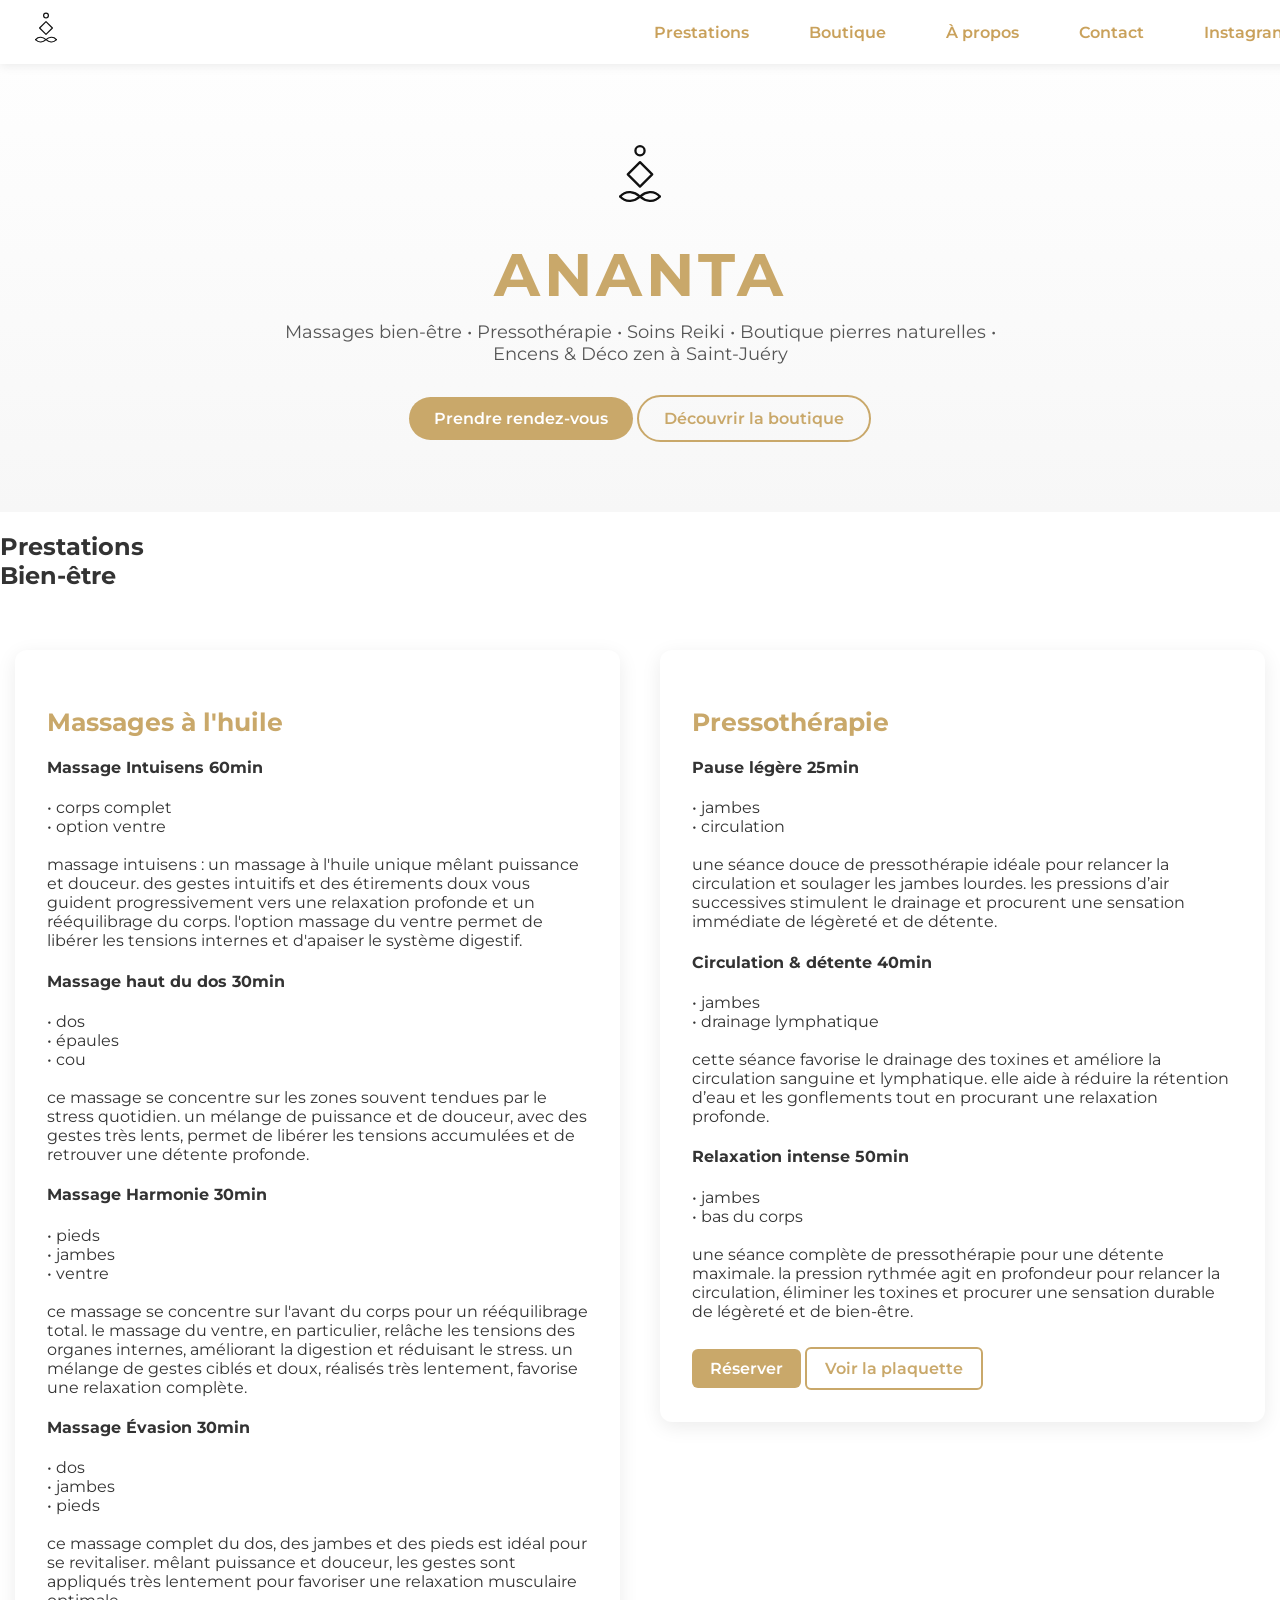
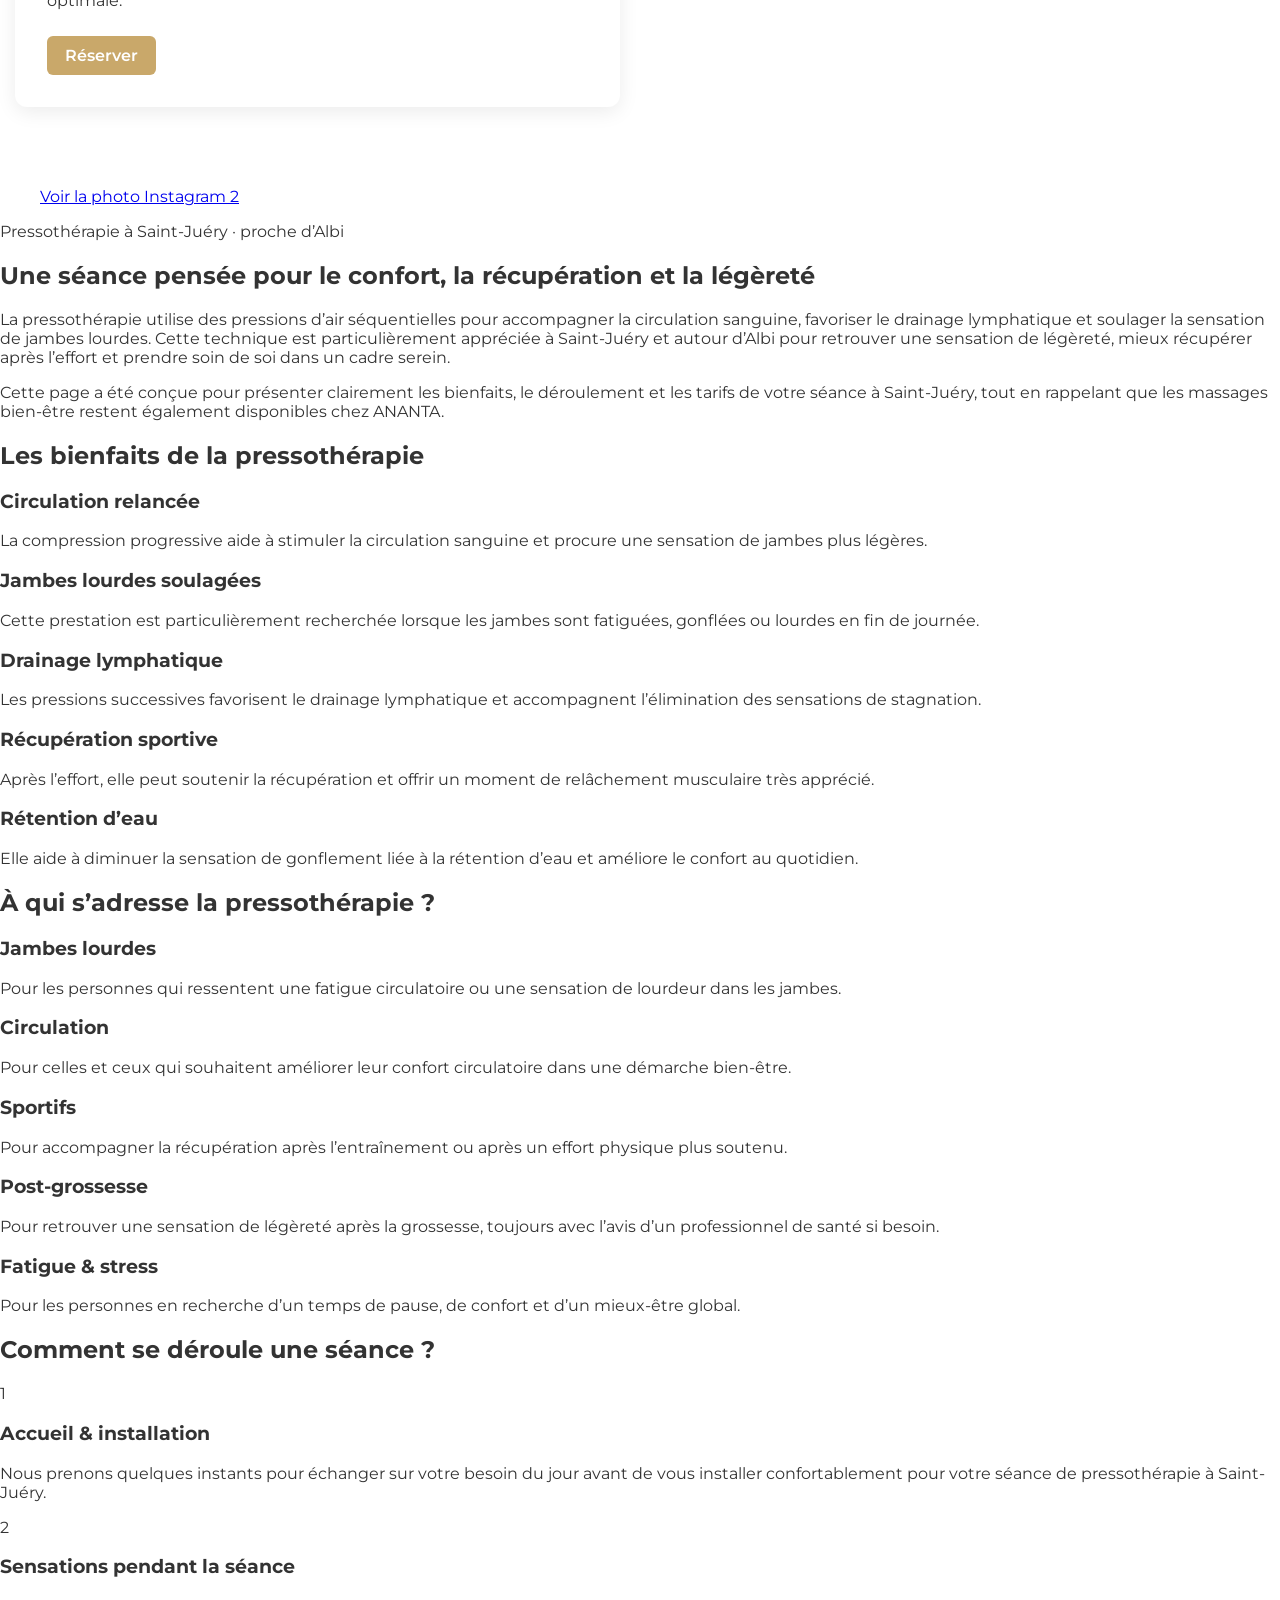
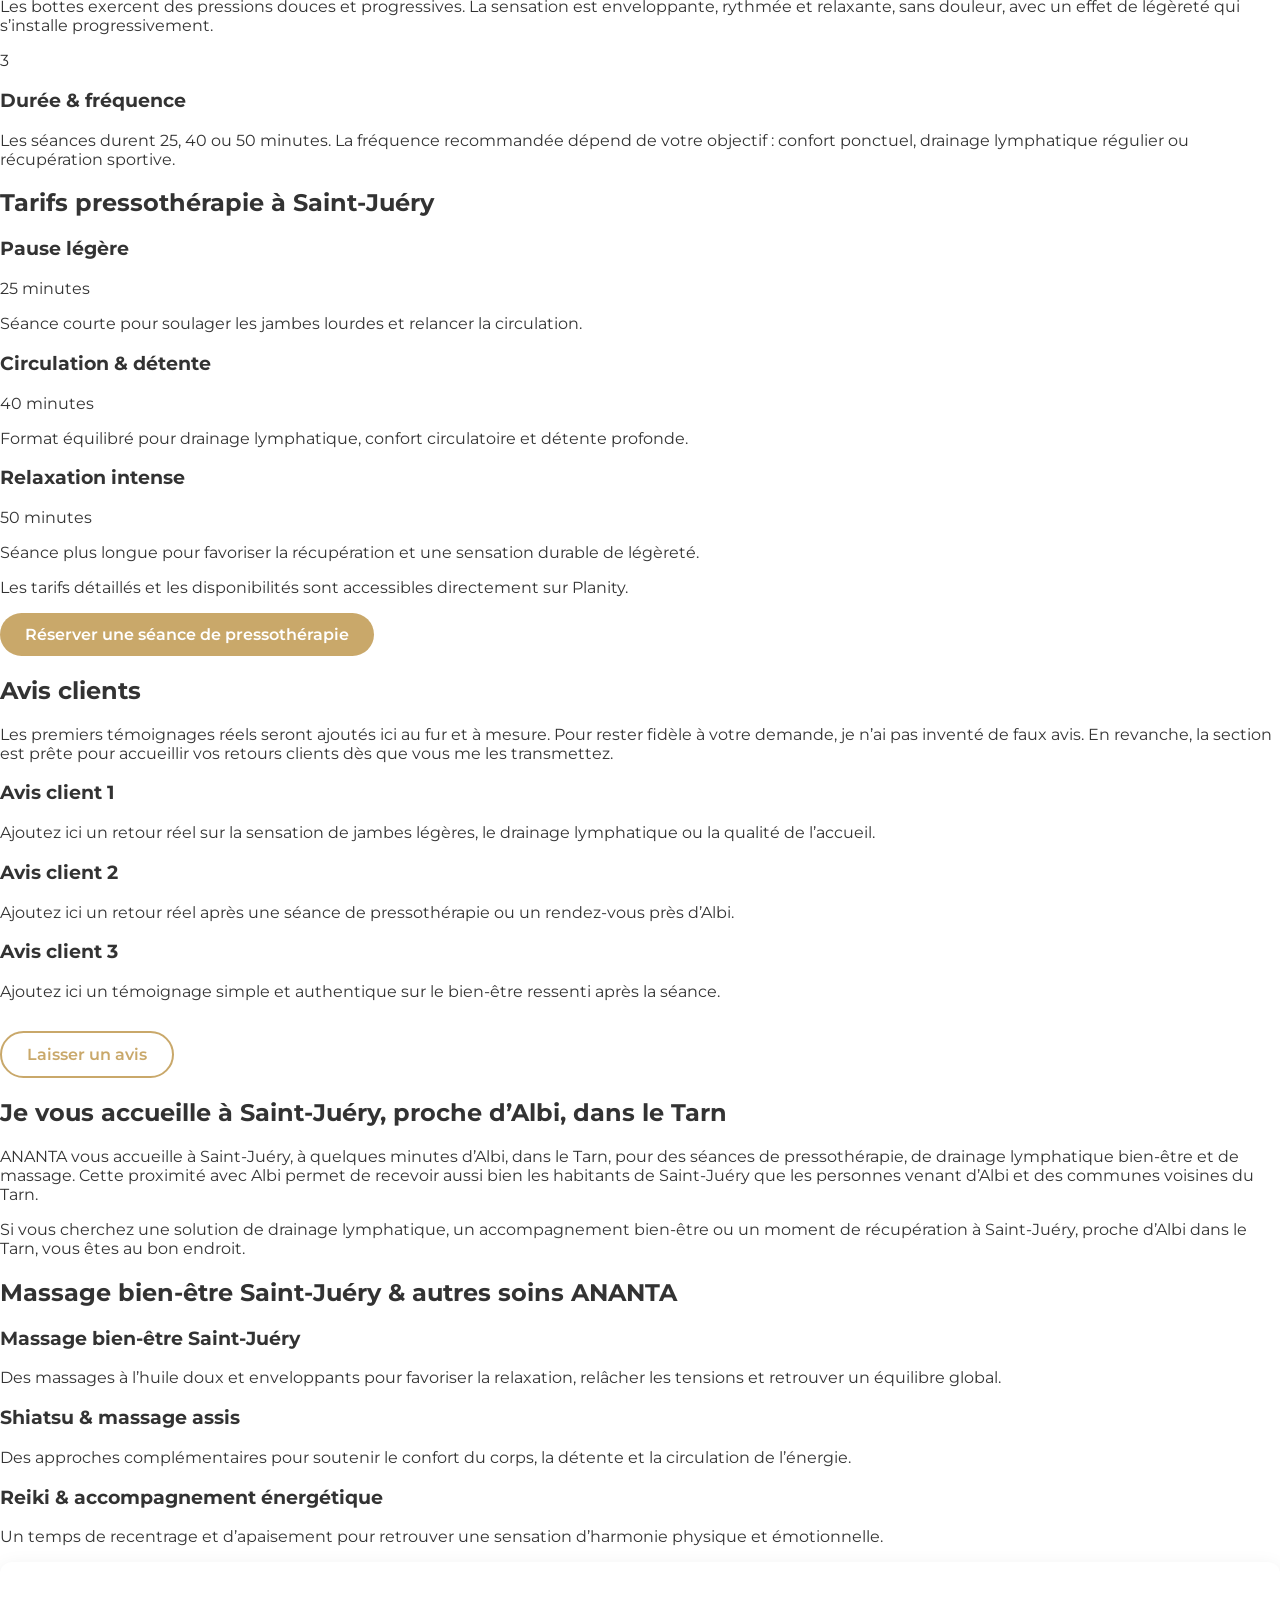
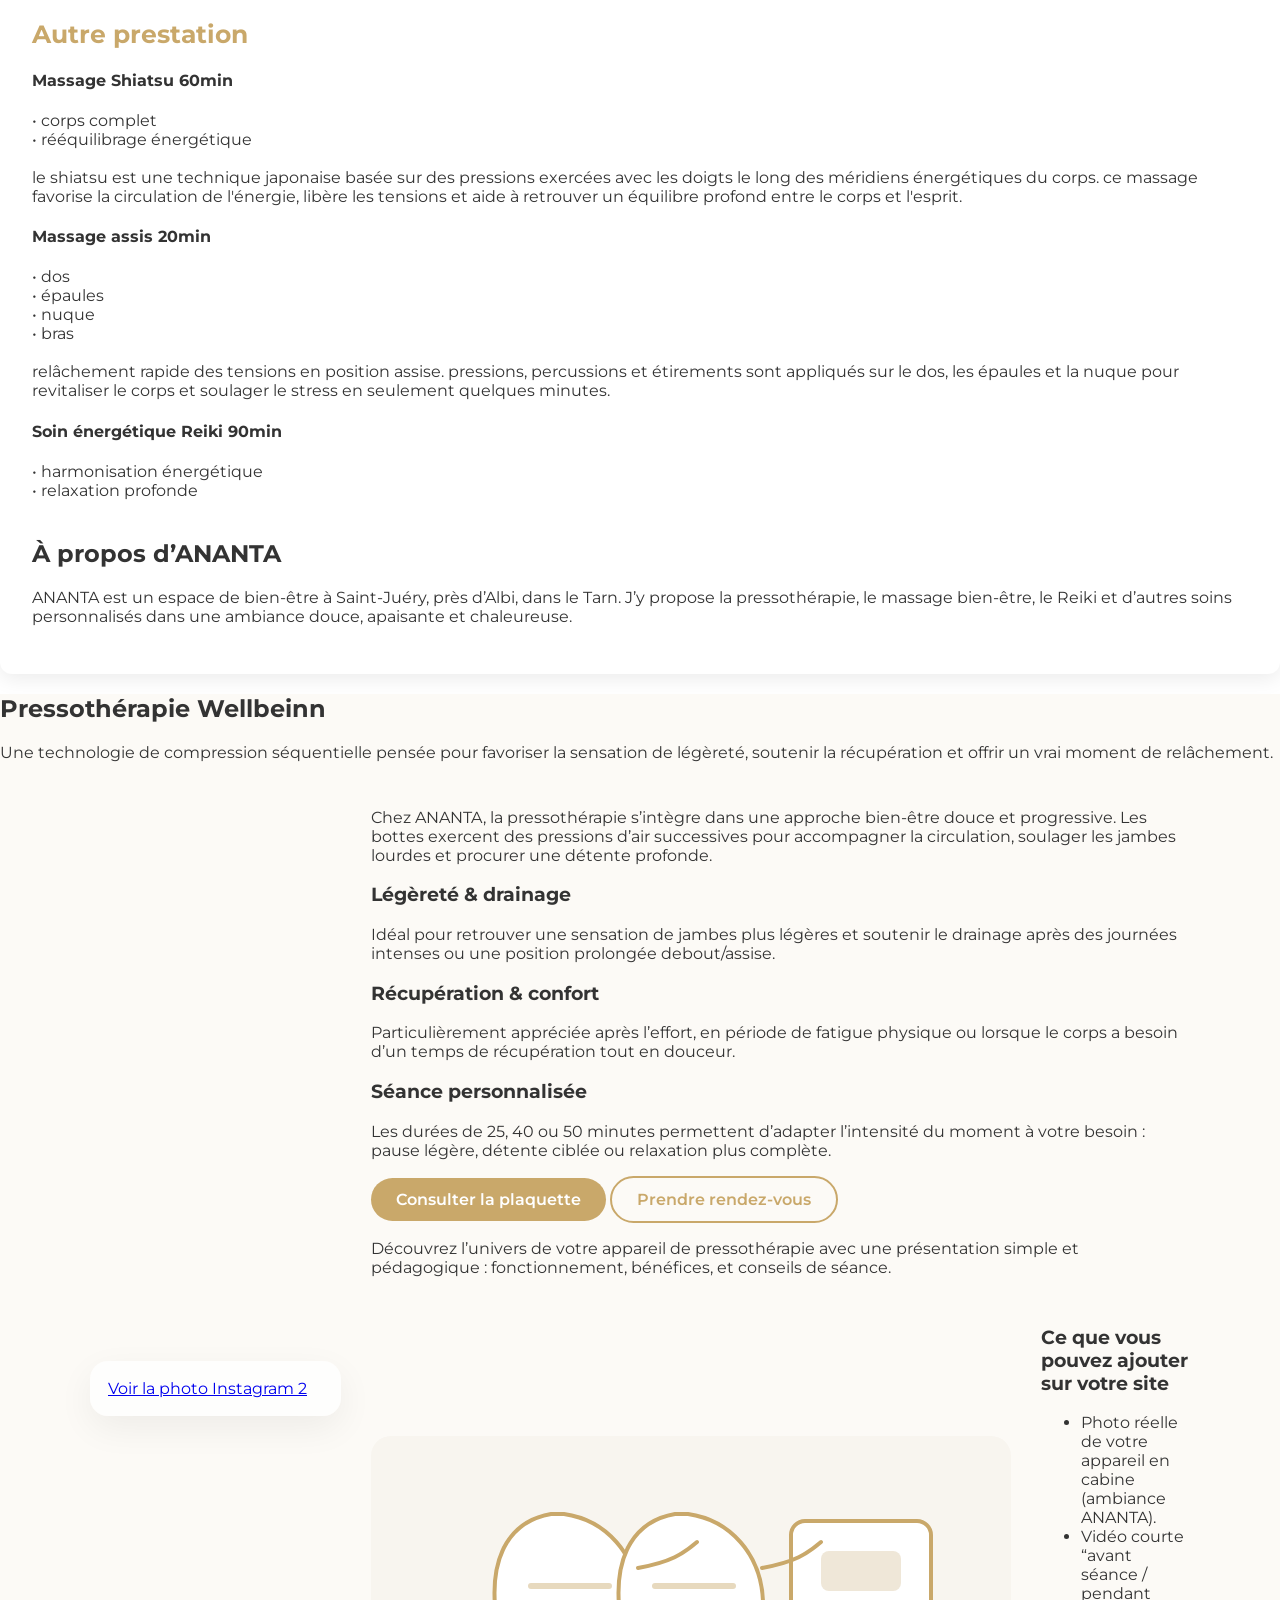
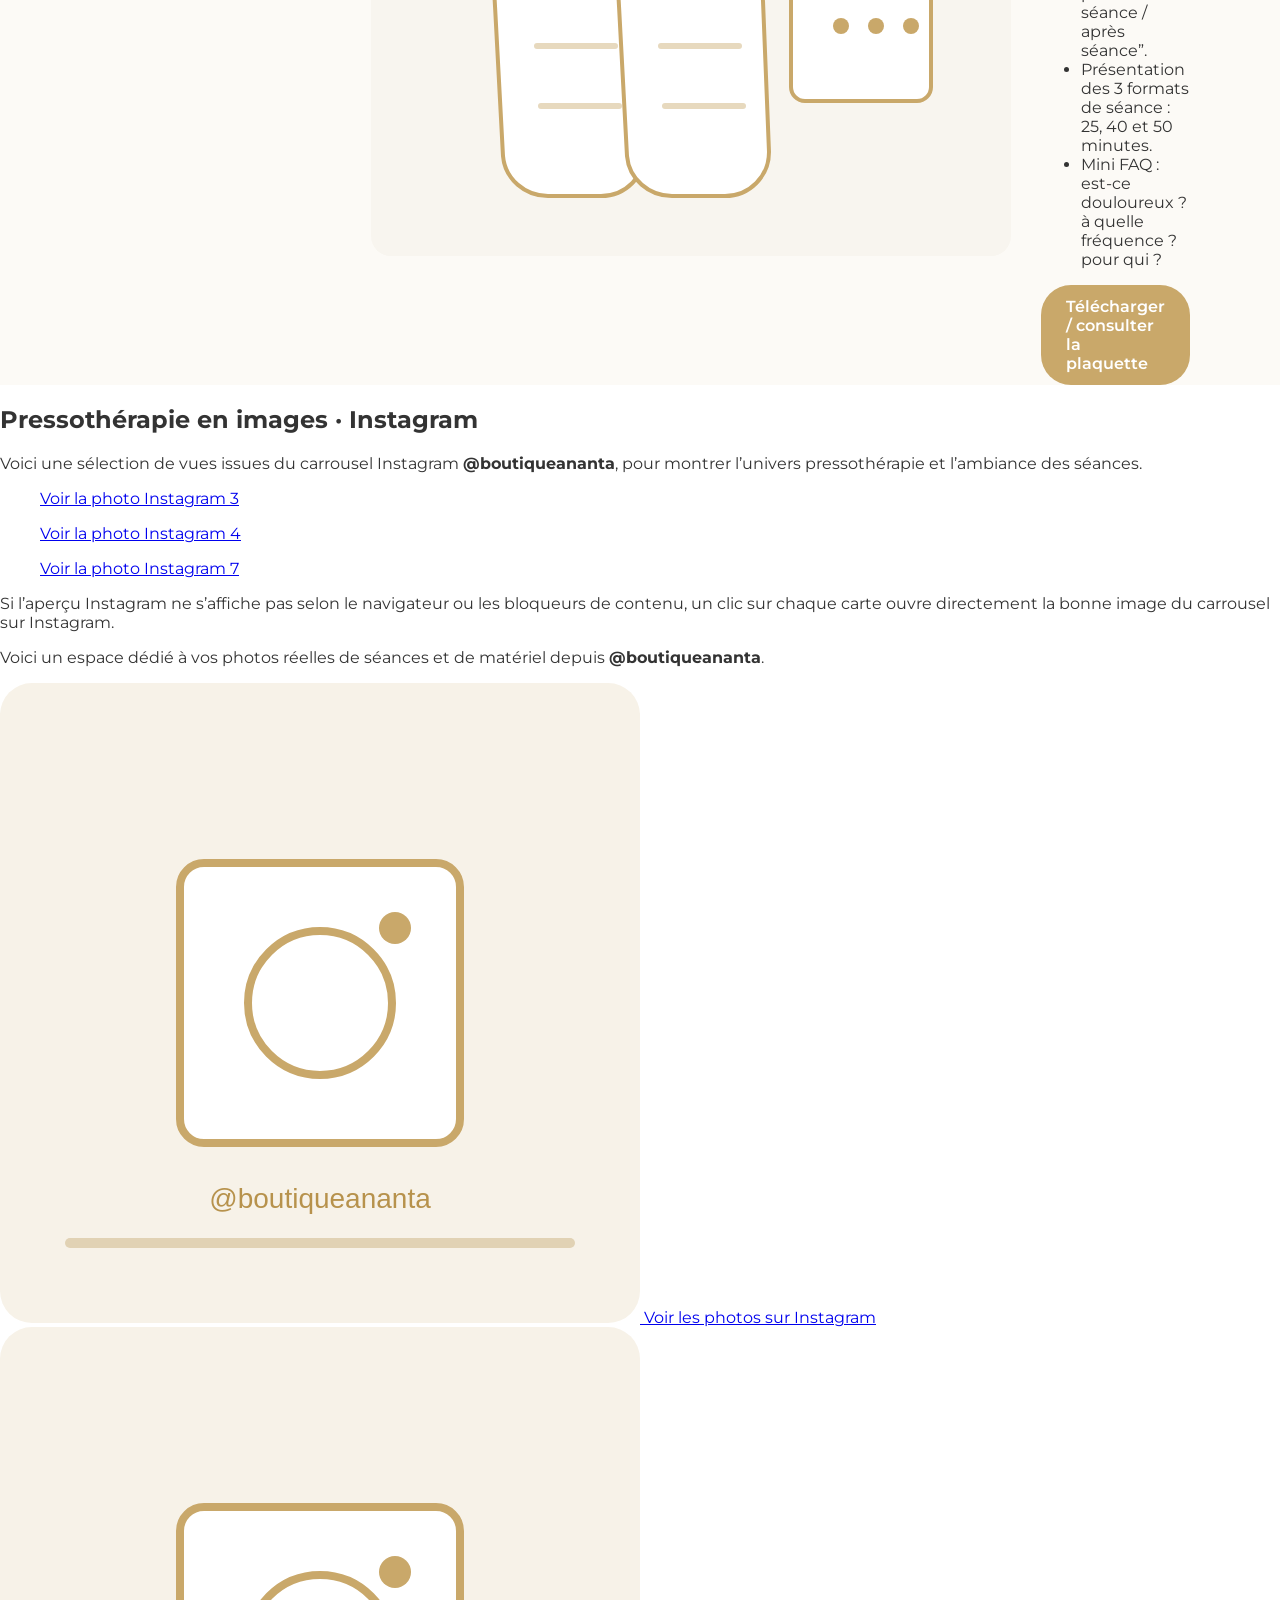
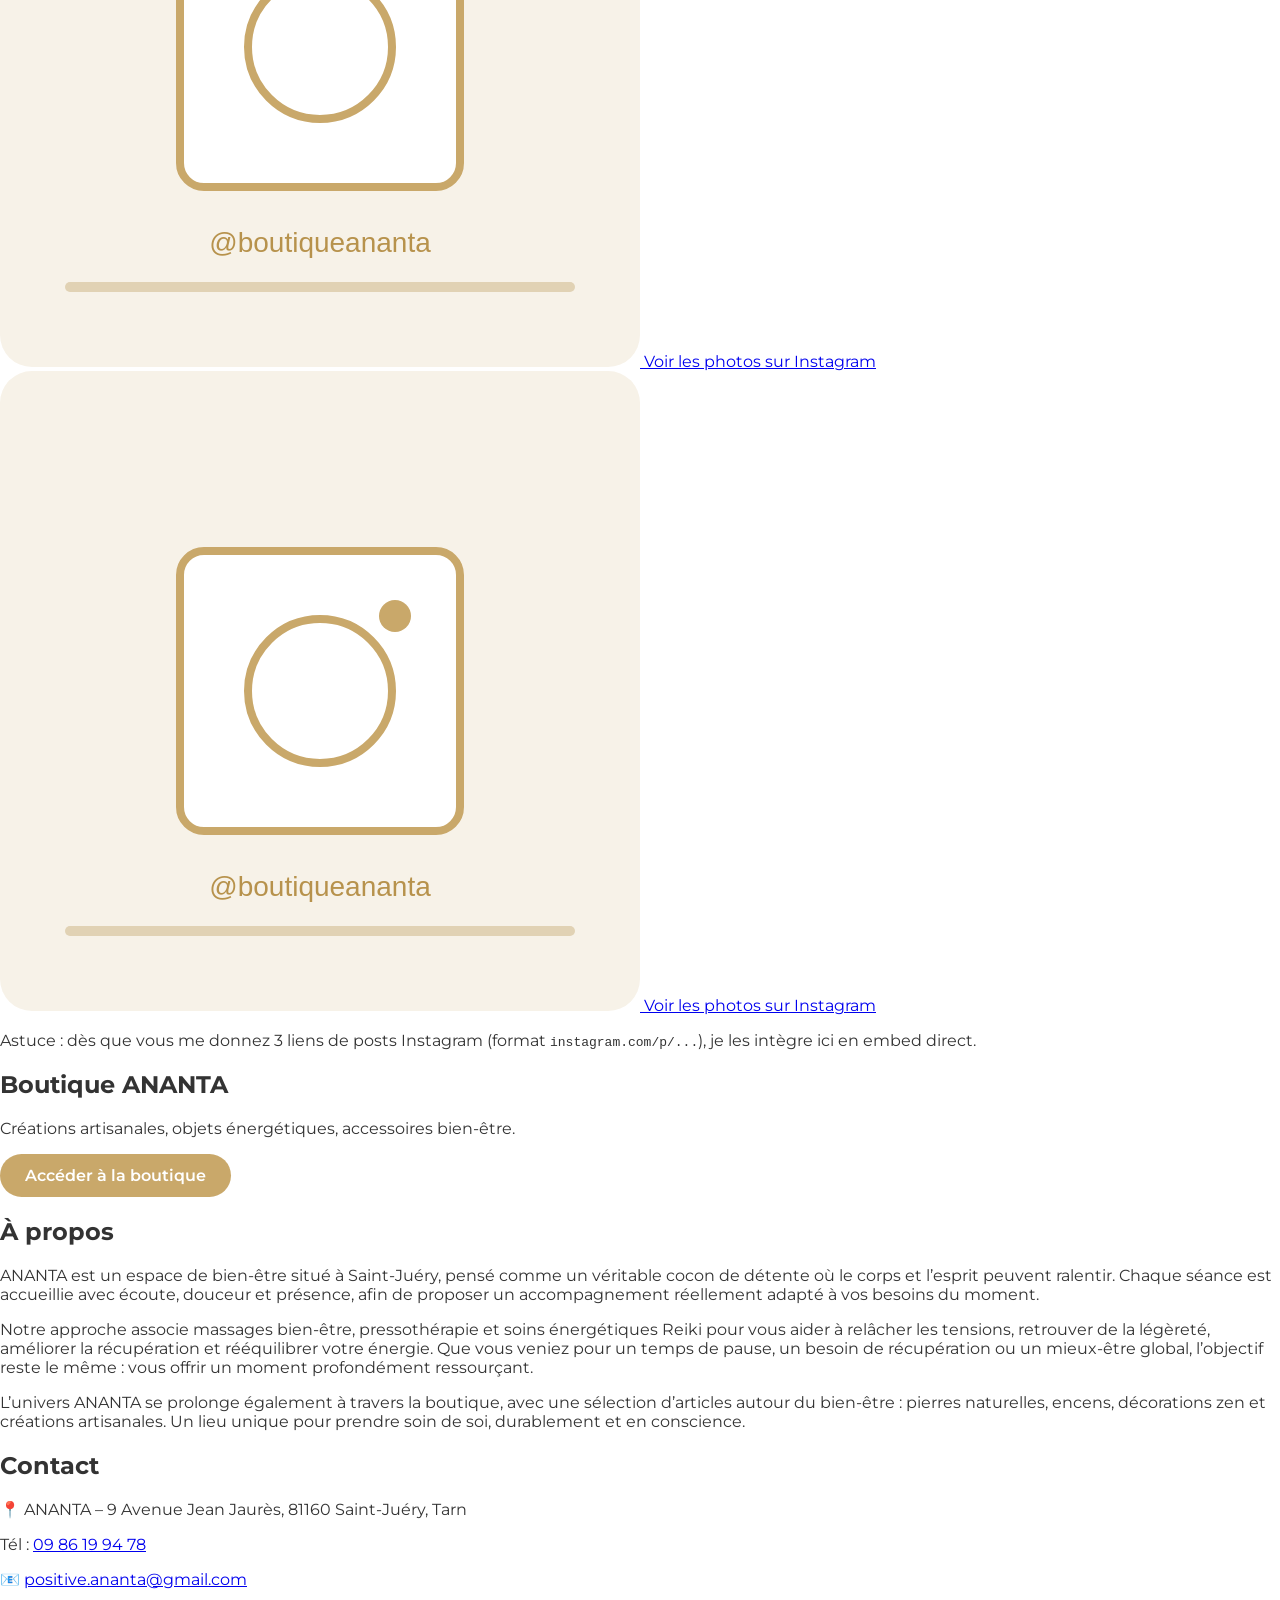
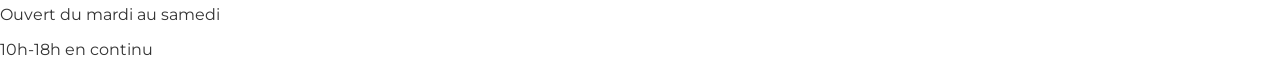
==== commit cfb76531: "Merge branch 'main' into codex/review-personal-website-0p952i" ====
--- a/index.html
+++ b/index.html
@@ -4,22 +4,23 @@
     <meta charset="UTF-8">
     <meta name="viewport" content="width=device-width, initial-scale=1.0">
 
-    <title>Pressothérapie Saint-Juéry près d’Albi | Drainage lymphatique & massage bien-être | ANANTA</title>
-    <meta name="description" content="Pressothérapie à Saint-Juéry près d’Albi : drainage lymphatique, jambes lourdes, récupération sportive et massage bien-être chez ANANTA dans le Tarn.">
+    <title>ANANTA – Massages, Pressothérapie, Reiki & Boutique bien-être à Saint-Juéry</title>
+
+    <meta name="description" content="ANANTA Saint-Juéry : massages bien-être, soins énergétiques Reiki, pressothérapie, boutique de pierres naturelles, encens, lampes de sel et déco zen.">
     <meta name="robots" content="index,follow">
     <link rel="canonical" href="https://ananta-81.github.io/bien-etre/">
 
     <meta property="og:type" content="website">
     <meta property="og:locale" content="fr_FR">
     <meta property="og:site_name" content="ANANTA">
-    <meta property="og:title" content="Pressothérapie à Saint-Juéry (près d’Albi) – Drainage lymphatique & bien-être">
-    <meta property="og:description" content="Séances de pressothérapie à Saint-Juéry, proche d’Albi, pour drainage lymphatique, jambes lourdes, récupération et bien-être.">
+    <meta property="og:title" content="ANANTA – Massages, Pressothérapie, Reiki & Boutique bien-être à Saint-Juéry">
+    <meta property="og:description" content="Massages bien-être, pressothérapie, Reiki et boutique zen à Saint-Juéry.">
     <meta property="og:url" content="https://ananta-81.github.io/bien-etre/">
     <meta property="og:image" content="https://ananta-81.github.io/bien-etre/image/logo-ananta.svg">
 
     <meta name="twitter:card" content="summary_large_image">
-    <meta name="twitter:title" content="Pressothérapie Saint-Juéry près d’Albi | ANANTA">
-    <meta name="twitter:description" content="Pressothérapie à Saint-Juéry, proche d’Albi, drainage lymphatique et massage bien-être dans le Tarn.">
+    <meta name="twitter:title" content="ANANTA – Bien-être à Saint-Juéry">
+    <meta name="twitter:description" content="Massages, pressothérapie, Reiki et boutique bien-être.">
     <meta name="twitter:image" content="https://ananta-81.github.io/bien-etre/image/logo-ananta.svg">
 
     <link rel="icon" type="image/svg+xml" href="image/logo-ananta.svg">
@@ -36,12 +37,11 @@
     </a>
 
     <nav class="nav-links" aria-label="Navigation principale">
-        <a href="#bienfaits">Bienfaits</a>
-        <a href="#tarifs">Tarifs</a>
-        <a href="#massages">Massages</a>
-        <a href="#avis">Avis</a>
+        <a href="https://www.planity.com/ananta-81160-saint-juery" target="_blank" rel="noopener noreferrer">Prestations</a>
+        <a href="https://www.bijouxpierresmineraux.fr/" target="_blank" rel="noopener noreferrer">Boutique</a>
+        <a href="#apropos">À propos</a>
         <a href="#contact">Contact</a>
-        <a href="https://www.planity.com/ananta-81160-saint-juery" target="_blank" rel="noopener noreferrer">Réserver</a>
+        <a href="#instagram">Instagram</a>
     </nav>
 
     <button class="burger" type="button" aria-label="Ouvrir le menu mobile" aria-expanded="false" aria-controls="mobile-menu">
@@ -51,29 +51,141 @@
     </button>
 
     <nav class="mobile-menu" id="mobile-menu" aria-label="Navigation mobile">
-        <a href="#bienfaits">Bienfaits</a>
-        <a href="#tarifs">Tarifs</a>
-        <a href="#massages">Massages</a>
-        <a href="#avis">Avis</a>
+        <a href="https://www.planity.com/ananta-81160-saint-juery" target="_blank" rel="noopener noreferrer">Prestations</a>
+        <a href="https://www.bijouxpierresmineraux.fr/" target="_blank" rel="noopener noreferrer">Boutique</a>
+        <a href="#apropos">À propos</a>
         <a href="#contact">Contact</a>
-        <a href="https://www.planity.com/ananta-81160-saint-juery" target="_blank" rel="noopener noreferrer">Réserver</a>
+        <a href="#instagram">Instagram</a>
     </nav>
 </header>
 
 <main id="contenu-principal">
-    <section class="hero hero-landing">
-        <img class="hero-logo" src="image/logo-ananta.svg" alt="Logo ANANTA">
-        <h1>Pressothérapie à Saint-Juéry (près d’Albi) – Drainage lymphatique & bien-être</h1>
-        <p class="hero-subtitle">Vous recherchez une séance de pressothérapie Saint-Juéry ou une solution de pressothérapie Albi pour retrouver des jambes légères, soutenir le drainage lymphatique et profiter d’un vrai moment de détente ? Chez ANANTA, je vous accueille dans un cadre apaisant à Saint-Juéry, dans le Tarn, avec une approche personnalisée tournée vers le bien-être global.</p>
-        <div class="hero-keywords" aria-label="Mots-clés principaux">
-            <span>pressothérapie à Saint-Juéry</span>
-            <span>pressothérapie Albi</span>
-            <span>drainage lymphatique</span>
-            <span>massage bien-être à Saint-Juéry</span>
-        </div>
-        <div class="cta">
-            <a href="https://www.planity.com/ananta-81160-saint-juery" class="btn" target="_blank" rel="noopener noreferrer">Réserver une séance de pressothérapie</a>
-            <a href="#bienfaits" class="btn-secondary">Découvrir les bienfaits</a>
+<!-- HERO -->
+<section class="hero">
+    <img class="hero-logo" src="image/logo-ananta.svg" alt="Logo ANANTA">
+    <h1>ANANTA</h1>
+    <p>Massages bien-être • Pressothérapie • Soins Reiki • Boutique pierres naturelles • Encens & Déco zen à Saint-Juéry</p>
+    <div class="cta">
+        <a href="https://www.planity.com/ananta-81160-saint-juery" 
+           class="btn" 
+           target="_blank" 
+           rel="noopener noreferrer">
+           Prendre rendez-vous
+        </a>
+
+        <a href="https://www.bijouxpierresmineraux.fr/" 
+           class="btn-secondary" 
+           target="_blank" 
+           rel="noopener noreferrer">
+           Découvrir la boutique
+        </a>
+    </div>
+</section>
+
+<!-- SECTION PRESTATIONS -->
+<section class="section prestations" id="prestations">
+   <h2>Prestations<br>Bien-être</h2>
+    <div class="prestations-grid">
+
+        <!-- COLONNE 1 -->
+        <div class="prest-col">
+            <div class="prestation-card">
+                <div class="prestation-content">
+                    <h3>Massages à l'huile</h3>
+                    <div class="details-list">
+                        <h4 class="massage-titre">Massage Intuisens 60min</h4>
+
+<p class="description">
+<span class="zone">• corps complet</span><br>
+<span class="zone">• option ventre</span><br><br>
+
+massage intuisens : un massage à l'huile unique mêlant puissance et douceur. des gestes intuitifs et des étirements doux vous guident progressivement vers une relaxation profonde et un rééquilibrage du corps. l'option massage du ventre permet de libérer les tensions internes et d'apaiser le système digestif.
+</p>
+
+
+<h4 class="massage-titre">Massage haut du dos 30min</h4>
+
+<p class="description">
+<span class="zone">• dos</span><br>
+<span class="zone">• épaules</span><br>
+<span class="zone">• cou</span><br><br>
+
+ce massage se concentre sur les zones souvent tendues par le stress quotidien. un mélange de puissance et de douceur, avec des gestes très lents, permet de libérer les tensions accumulées et de retrouver une détente profonde.
+</p>
+
+
+<h4 class="massage-titre">Massage Harmonie 30min</h4>
+
+<p class="description">
+<span class="zone">• pieds</span><br>
+<span class="zone">• jambes</span><br>
+<span class="zone">• ventre</span><br><br>
+
+ce massage se concentre sur l'avant du corps pour un rééquilibrage total. le massage du ventre, en particulier, relâche les tensions des organes internes, améliorant la digestion et réduisant le stress. un mélange de gestes ciblés et doux, réalisés très lentement, favorise une relaxation complète.
+</p>
+
+
+<h4 class="massage-titre">Massage Évasion 30min</h4>
+
+<p class="description">
+<span class="zone">• dos</span><br>
+<span class="zone">• jambes</span><br>
+<span class="zone">• pieds</span><br><br>
+
+ce massage complet du dos, des jambes et des pieds est idéal pour se revitaliser. mêlant puissance et douceur, les gestes sont appliqués très lentement pour favoriser une relaxation musculaire optimale.
+</p>
+                    </div>
+                    <a href="https://www.planity.com/ananta-81160-saint-juery" 
+                       class="prestation-cta" 
+                       target="_blank" 
+                       rel="noopener noreferrer">Réserver</a>
+                </div>
+            </div>
+        </div>
+
+        <!-- COLONNE 2 -->
+        <div class="prest-col">
+            <div class="prestation-card">
+                <div class="prestation-content">
+                    <h3>Pressothérapie</h3>
+                   <h4 class="massage-titre">Pause légère 25min</h4>
+
+<p class="description">
+
+<span class="zone">• jambes</span><br>
+<span class="zone">• circulation</span><br><br>
+
+une séance douce de pressothérapie idéale pour relancer la circulation et soulager les jambes lourdes. les pressions d’air successives stimulent le drainage et procurent une sensation immédiate de légèreté et de détente.
+</p>
+
+
+<h4 class="massage-titre">Circulation & détente 40min</h4>
+
+<p class="description">
+
+<span class="zone">• jambes</span><br>
+<span class="zone">• drainage lymphatique</span><br><br>
+
+cette séance favorise le drainage des toxines et améliore la circulation sanguine et lymphatique. elle aide à réduire la rétention d’eau et les gonflements tout en procurant une relaxation profonde.
+</p>
+
+
+<h4 class="massage-titre">Relaxation intense 50min</h4>
+
+<p class="description">
+
+<span class="zone">• jambes</span><br>
+<span class="zone">• bas du corps</span><br><br>
+
+une séance complète de pressothérapie pour une détente maximale. la pression rythmée agit en profondeur pour relancer la circulation, éliminer les toxines et procurer une sensation durable de légèreté et de bien-être.
+</p>
+                    <a href="https://www.planity.com/ananta-81160-saint-juery" 
+                       class="prestation-cta" 
+                       target="_blank" 
+                       rel="noopener noreferrer">Réserver</a>
+                    <a href="plaquette-pressotherapie.html" class="prestation-cta prestation-cta-outline">Voir la plaquette</a>
+                </div>
+            </div>
         </div>
     </section>
 
@@ -234,31 +346,43 @@
         </div>
     </section>
 
-    <section class="section instagram-section" id="instagram">
-        <h2>Pressothérapie en images · Instagram</h2>
-        <p>Retrouvez ici plusieurs vues du carrousel Instagram <strong>@boutiqueananta</strong> pour découvrir l’ambiance des séances et l’univers de la cabine.</p>
-        <div class="instagram-grid instagram-embeds">
-            <blockquote class="instagram-media instagram-card" data-instgrm-captioned data-instgrm-permalink="https://www.instagram.com/boutiqueananta/p/DVsqPfbjI_D/?img_index=2" data-instgrm-version="14">
-                <a href="https://www.instagram.com/boutiqueananta/p/DVsqPfbjI_D/?img_index=2" target="_blank" rel="noopener noreferrer">Voir la photo Instagram 2</a>
-            </blockquote>
-            <blockquote class="instagram-media instagram-card" data-instgrm-captioned data-instgrm-permalink="https://www.instagram.com/boutiqueananta/p/DVsqPfbjI_D/?img_index=3" data-instgrm-version="14">
-                <a href="https://www.instagram.com/boutiqueananta/p/DVsqPfbjI_D/?img_index=3" target="_blank" rel="noopener noreferrer">Voir la photo Instagram 3</a>
-            </blockquote>
-            <blockquote class="instagram-media instagram-card" data-instgrm-captioned data-instgrm-permalink="https://www.instagram.com/boutiqueananta/p/DVsqPfbjI_D/?img_index=4" data-instgrm-version="14">
-                <a href="https://www.instagram.com/boutiqueananta/p/DVsqPfbjI_D/?img_index=4" target="_blank" rel="noopener noreferrer">Voir la photo Instagram 4</a>
-            </blockquote>
-            <blockquote class="instagram-media instagram-card" data-instgrm-captioned data-instgrm-permalink="https://www.instagram.com/boutiqueananta/p/DVsqPfbjI_D/?img_index=7" data-instgrm-version="14">
-                <a href="https://www.instagram.com/boutiqueananta/p/DVsqPfbjI_D/?img_index=7" target="_blank" rel="noopener noreferrer">Voir la photo Instagram 7</a>
-            </blockquote>
-        </div>
-        <p class="instagram-help">Si l’aperçu Instagram ne s’affiche pas selon le navigateur ou les bloqueurs de contenu, un clic sur chaque carte ouvre directement la bonne image du carrousel sur Instagram.</p>
-    </section>
-
-    <section class="section alt">
-        <h2>Boutique ANANTA</h2>
-        <p>Créations artisanales, objets énergétiques, accessoires bien-être, pierres naturelles, encens et décoration zen.</p>
-        <a href="https://www.bijouxpierresmineraux.fr/" class="btn" target="_blank" rel="noopener noreferrer">Accéder à la boutique</a>
-    </section>
+   
+
+        <!-- COLONNE 3 -->
+        <div class="prest-col">
+            <div class="prestation-card">
+                <div class="prestation-content">
+                    <h3>Autre prestation</h3>
+                   <h4 class="massage-titre">Massage Shiatsu 60min</h4>
+
+<p class="description">
+
+<span class="zone">• corps complet</span><br>
+<span class="zone">• rééquilibrage énergétique</span><br><br>
+
+le shiatsu est une technique japonaise basée sur des pressions exercées avec les doigts le long des méridiens énergétiques du corps. ce massage favorise la circulation de l'énergie, libère les tensions et aide à retrouver un équilibre profond entre le corps et l'esprit.
+</p>
+
+
+<h4 class="massage-titre">Massage assis 20min</h4>
+
+<p class="description">
+
+<span class="zone">• dos</span><br>
+<span class="zone">• épaules</span><br>
+<span class="zone">• nuque</span><br>
+<span class="zone">• bras</span><br><br>
+
+relâchement rapide des tensions en position assise. pressions, percussions et étirements sont appliqués sur le dos, les épaules et la nuque pour revitaliser le corps et soulager le stress en seulement quelques minutes. 
+</p>
+
+
+<h4 class="massage-titre">Soin énergétique Reiki 90min</h4>
+
+<p class="description">
+
+<span class="zone">• harmonisation énergétique</span><br>
+<span class="zone">• relaxation profonde</span><br><br>
 
     <section class="section" id="apropos">
         <h2>À propos d’ANANTA</h2>
@@ -266,76 +390,167 @@
     </section>
 </main>
 
+    </div>
+</section>
+    
+
+<!-- SECTION PRESSOTHÉRAPIE WELLBEINN -->
+<section class="section pressotherapie-focus" id="pressotherapie-focus">
+    <h2>Pressothérapie Wellbeinn</h2>
+    <p>Une technologie de compression séquentielle pensée pour favoriser la sensation de légèreté, soutenir la récupération et offrir un vrai moment de relâchement.</p>
+
+    <div class="pressotherapie-layout">
+        <div class="pressotherapie-media">
+            <blockquote class="instagram-media instagram-card pressotherapie-image-card" data-instgrm-captioned data-instgrm-permalink="https://www.instagram.com/boutiqueananta/p/DVsqPfbjI_D/?img_index=2" data-instgrm-version="14">
+                <a href="https://www.instagram.com/boutiqueananta/p/DVsqPfbjI_D/?img_index=2" target="_blank" rel="noopener noreferrer">Voir la photo Instagram 2</a>
+            </blockquote>
+        </div>
+
+        <div class="pressotherapie-content">
+            <p class="pressotherapie-intro">Chez ANANTA, la pressothérapie s’intègre dans une approche bien-être douce et progressive. Les bottes exercent des pressions d’air successives pour accompagner la circulation, soulager les jambes lourdes et procurer une détente profonde.</p>
+            <div class="pressotherapie-points">
+                <div class="pressotherapie-point">
+                    <h3>Légèreté & drainage</h3>
+                    <p>Idéal pour retrouver une sensation de jambes plus légères et soutenir le drainage après des journées intenses ou une position prolongée debout/assise.</p>
+                </div>
+                <div class="pressotherapie-point">
+                    <h3>Récupération & confort</h3>
+                    <p>Particulièrement appréciée après l’effort, en période de fatigue physique ou lorsque le corps a besoin d’un temps de récupération tout en douceur.</p>
+                </div>
+                <div class="pressotherapie-point">
+                    <h3>Séance personnalisée</h3>
+                    <p>Les durées de 25, 40 ou 50 minutes permettent d’adapter l’intensité du moment à votre besoin : pause légère, détente ciblée ou relaxation plus complète.</p>
+                </div>
+            </div>
+
+            <div class="pressotherapie-actions">
+                <a href="plaquette-pressotherapie.html" class="btn">Consulter la plaquette</a>
+                <a href="https://www.planity.com/ananta-81160-saint-juery" class="btn-secondary" target="_blank" rel="noopener noreferrer">Prendre rendez-vous</a>
+            </div>
+    <p>Découvrez l’univers de votre appareil de pressothérapie avec une présentation simple et pédagogique : fonctionnement, bénéfices, et conseils de séance.</p>
+
+    <div class="pressotherapie-layout">
+        <img src="image/pressotherapie-device.svg" alt="Illustration de l’appareil de pressothérapie" class="pressotherapie-image">
+
+        <div class="pressotherapie-content">
+            <h3>Ce que vous pouvez ajouter sur votre site</h3>
+            <ul>
+                <li>Photo réelle de votre appareil en cabine (ambiance ANANTA).</li>
+                <li>Vidéo courte “avant séance / pendant séance / après séance”.</li>
+                <li>Présentation des 3 formats de séance : 25, 40 et 50 minutes.</li>
+                <li>Mini FAQ : est-ce douloureux ? à quelle fréquence ? pour qui ?</li>
+            </ul>
+
+            <a href="plaquette-pressotherapie.html" class="btn">Télécharger / consulter la plaquette</a>
+        </div>
+    </div>
+</section>
+
+
+<!-- SECTION INSTAGRAM PRESSOTHÉRAPIE -->
+<section class="section instagram-section" id="instagram">
+    <h2>Pressothérapie en images · Instagram</h2>
+    <p>Voici une sélection de vues issues du carrousel Instagram <strong>@boutiqueananta</strong>, pour montrer l’univers pressothérapie et l’ambiance des séances.</p>
+
+    <div class="instagram-grid instagram-embeds">
+        <blockquote class="instagram-media instagram-card" data-instgrm-captioned data-instgrm-permalink="https://www.instagram.com/boutiqueananta/p/DVsqPfbjI_D/?img_index=3" data-instgrm-version="14">
+            <a href="https://www.instagram.com/boutiqueananta/p/DVsqPfbjI_D/?img_index=3" target="_blank" rel="noopener noreferrer">Voir la photo Instagram 3</a>
+        </blockquote>
+        <blockquote class="instagram-media instagram-card" data-instgrm-captioned data-instgrm-permalink="https://www.instagram.com/boutiqueananta/p/DVsqPfbjI_D/?img_index=4" data-instgrm-version="14">
+            <a href="https://www.instagram.com/boutiqueananta/p/DVsqPfbjI_D/?img_index=4" target="_blank" rel="noopener noreferrer">Voir la photo Instagram 4</a>
+        </blockquote>
+        <blockquote class="instagram-media instagram-card" data-instgrm-captioned data-instgrm-permalink="https://www.instagram.com/boutiqueananta/p/DVsqPfbjI_D/?img_index=7" data-instgrm-version="14">
+            <a href="https://www.instagram.com/boutiqueananta/p/DVsqPfbjI_D/?img_index=7" target="_blank" rel="noopener noreferrer">Voir la photo Instagram 7</a>
+        </blockquote>
+    </div>
+
+    <p class="instagram-help">Si l’aperçu Instagram ne s’affiche pas selon le navigateur ou les bloqueurs de contenu, un clic sur chaque carte ouvre directement la bonne image du carrousel sur Instagram.</p>
+    <p>Voici un espace dédié à vos photos réelles de séances et de matériel depuis <strong>@boutiqueananta</strong>.</p>
+
+    <div class="instagram-grid">
+        <a class="instagram-card" href="https://www.instagram.com/boutiqueananta/" target="_blank" rel="noopener noreferrer">
+            <img src="image/instagram-placeholder.svg" alt="Photo Instagram pressothérapie 1">
+            <span>Voir les photos sur Instagram</span>
+        </a>
+        <a class="instagram-card" href="https://www.instagram.com/boutiqueananta/" target="_blank" rel="noopener noreferrer">
+            <img src="image/instagram-placeholder.svg" alt="Photo Instagram pressothérapie 2">
+            <span>Voir les photos sur Instagram</span>
+        </a>
+        <a class="instagram-card" href="https://www.instagram.com/boutiqueananta/" target="_blank" rel="noopener noreferrer">
+            <img src="image/instagram-placeholder.svg" alt="Photo Instagram pressothérapie 3">
+            <span>Voir les photos sur Instagram</span>
+        </a>
+    </div>
+
+    <p class="instagram-help">Astuce : dès que vous me donnez 3 liens de posts Instagram (format <code>instagram.com/p/...</code>), je les intègre ici en embed direct.</p>
+</section>
+
+<!-- SECTION BOUTIQUE -->
+<section class="section alt">
+    <h2>Boutique ANANTA</h2>
+    <p>Créations artisanales, objets énergétiques, accessoires bien-être.</p>
+    <a href="https://www.bijouxpierresmineraux.fr/" class="btn" target="_blank" rel="noopener noreferrer">Accéder à la boutique</a>
+</section>
+
+<!-- SECTION À PROPOS -->
+<section class="section" id="apropos">
+    <h2>À propos</h2>
+    <p>
+        ANANTA est un espace de bien-être situé à Saint-Juéry, pensé comme un véritable cocon de détente où le corps et l’esprit peuvent ralentir.
+        Chaque séance est accueillie avec écoute, douceur et présence, afin de proposer un accompagnement réellement adapté à vos besoins du moment.
+    </p>
+    <p>
+        Notre approche associe massages bien-être, pressothérapie et soins énergétiques Reiki pour vous aider à relâcher les tensions, retrouver de la légèreté,
+        améliorer la récupération et rééquilibrer votre énergie.
+        Que vous veniez pour un temps de pause, un besoin de récupération ou un mieux-être global, l’objectif reste le même : vous offrir un moment profondément ressourçant.
+    </p>
+    <p>
+        L’univers ANANTA se prolonge également à travers la boutique, avec une sélection d’articles autour du bien-être : pierres naturelles, encens,
+        décorations zen et créations artisanales.
+        Un lieu unique pour prendre soin de soi, durablement et en conscience.
+    </p>
+</section>
+</main>
+
+<!-- CONTACT -->
 <footer class="footer" id="contact">
     <h2>Contact</h2>
     <p>📍 ANANTA – 9 Avenue Jean Jaurès, 81160 Saint-Juéry, Tarn</p>
     <p>Tél : <a href="tel:0986199478">09 86 19 94 78</a></p>
-    <p>📧 <a href="mailto:positive.ananta@gmail.com">positive.ananta@gmail.com</a></p>
-    <p>Je vous accueille à Saint-Juéry, proche d’Albi, du mardi au samedi.</p>
+    <p>📧 
+        <a href="mailto:positive.ananta@gmail.com">
+            positive.ananta@gmail.com
+        </a>
+    </p>
+    <p>Ouvert du mardi au samedi</p>
     <p>10h-18h en continu</p>
 </footer>
 
 <script type="application/ld+json">
-{
-  "@context": "https://schema.org",
-  "@type": "BeautySalon",
-  "name": "ANANTA",
-  "description": "Pressothérapie à Saint-Juéry près d’Albi, drainage lymphatique, massage bien-être et soins de bien-être dans le Tarn.",
-  "url": "https://ananta-81.github.io/bien-etre/",
-  "telephone": "+33986199478",
-  "email": "positive.ananta@gmail.com",
-  "address": {
-    "@type": "PostalAddress",
-    "streetAddress": "9 Avenue Jean Jaurès",
-    "postalCode": "81160",
-    "addressLocality": "Saint-Juéry",
-    "addressRegion": "Tarn",
+
     "addressCountry": "FR"
   },
-  "areaServed": [
-    "Saint-Juéry",
-    "Albi",
-    "Tarn"
-  ],
   "openingHoursSpecification": [
     {
       "@type": "OpeningHoursSpecification",
-      "dayOfWeek": ["Tuesday", "Wednesday", "Thursday", "Friday", "Saturday"],
+      "dayOfWeek": [
+        "Tuesday",
+        "Wednesday",
+        "Thursday",
+        "Friday",
+        "Saturday"
+      ],
       "opens": "10:00",
       "closes": "18:00"
     }
   ],
-  "hasOfferCatalog": {
-    "@type": "OfferCatalog",
-    "name": "Prestations ANANTA",
-    "itemListElement": [
-      {
-        "@type": "Offer",
-        "itemOffered": {
-          "@type": "Service",
-          "name": "Pressothérapie à Saint-Juéry",
-          "description": "Séances de pressothérapie près d’Albi pour drainage lymphatique, jambes lourdes, récupération et bien-être."
-        }
-      },
-      {
-        "@type": "Offer",
-        "itemOffered": {
-          "@type": "Service",
-          "name": "Massage bien-être à Saint-Juéry",
-          "description": "Massages bien-être et accompagnement détente à Saint-Juéry dans le Tarn."
-        }
-      }
-    ]
-  },
   "sameAs": [
     "https://www.planity.com/ananta-81160-saint-juery",
-    "https://www.bijouxpierresmineraux.fr/",
-    "https://www.instagram.com/boutiqueananta/"
+    "https://www.bijouxpierresmineraux.fr/"
   ]
 }
 </script>
 
-<script async src="https://www.instagram.com/embed.js"></script>
 <script src="script.js"></script>
 </body>
 </html>
--- a/style.css
+++ b/style.css
@@ -282,6 +282,11 @@
     width: 100% !important;
     border: 0 !important;
     margin: 0 !important;
+.pressotherapie-image {
+    width: 100%;
+    height: auto;
+    border-radius: 12px;
+    box-shadow: 0 5px 20px rgba(0,0,0,0.08);
 }
 
 .pressotherapie-content {
@@ -322,6 +327,14 @@
     display: flex;
     flex-wrap: wrap;
     gap: 14px;
+.pressotherapie-content h3 {
+    color: #c9a86a;
+    margin-top: 0;
+}
+
+.pressotherapie-content ul {
+    line-height: 1.8;
+    margin-bottom: 20px;
 }
 
 
@@ -345,7 +358,6 @@
     box-shadow: 0 5px 16px rgba(0,0,0,0.08);
     transition: transform 0.25s ease;
     color: #333;
-    margin: 0;
 }
 
 .instagram-card:hover {
@@ -466,6 +478,8 @@
 
 .pressotherapie-actions{
 justify-content:center;
+.pressotherapie-content ul{
+text-align:left;
 }
 
 }
